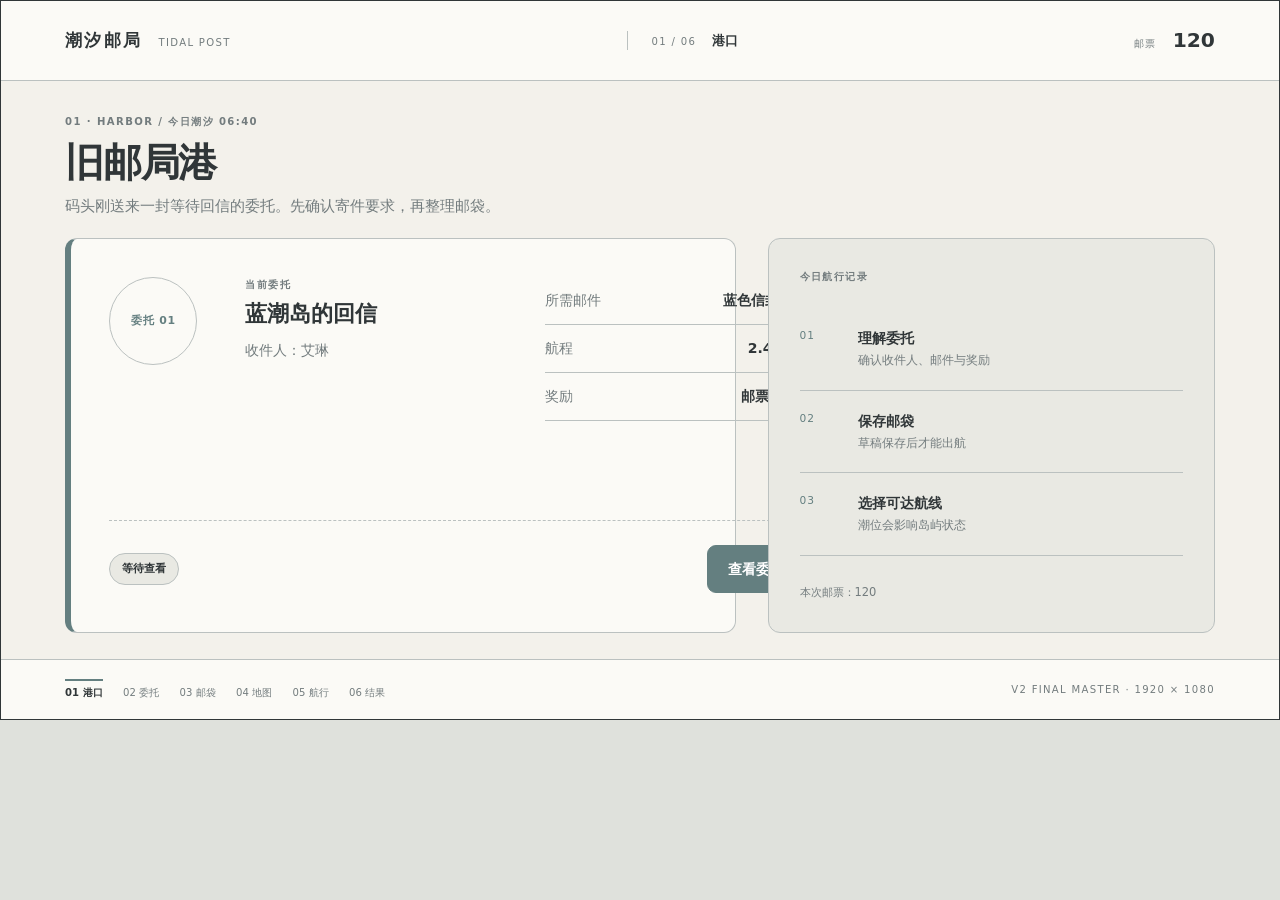
==== index.html @ a728ad29 "Deploy Tidal Post V2 Final Master prototype" ====
<!doctype html>
<html lang="zh-CN">
<head>
  <meta charset="utf-8">
  <meta name="viewport" content="width=device-width, initial-scale=1">
  <meta name="description" content="《潮汐邮局》Week 2 V2 Final Master 可交互低保真原型">
  <title>潮汐邮局｜V2 Final Master</title>
  <link rel="icon" href="data:,">
  <link rel="stylesheet" href="styles.css">
</head>
<body>
  <main class="prototype-frame" aria-label="潮汐邮局可交互低保真原型">
    <header class="topbar">
      <div class="brand-block" aria-label="项目名称">
        <span class="brand-cn">潮汐邮局</span>
        <span class="brand-en">TIDAL POST</span>
      </div>
      <div class="screen-marker" aria-live="polite">
        <span id="screenNumber">01 / 06</span>
        <strong id="screenName">港口</strong>
      </div>
      <div class="account-block">
        <span>邮票</span>
        <strong id="stampBalance">120</strong>
      </div>
    </header>

    <div class="page-stage">
      <section class="screen is-active" data-screen="harbor" aria-labelledby="harborTitle">
        <div class="screen-copy">
          <p class="eyebrow">01 · HARBOR / 今日潮汐 06:40</p>
          <h1 id="harborTitle" tabindex="-1">旧邮局港</h1>
          <p class="lead">码头刚送来一封等待回信的委托。先确认寄件要求，再整理邮袋。</p>
        </div>
        <div class="harbor-layout">
          <article class="mission-ticket" aria-label="当前委托">
            <div class="ticket-index">委托 01</div>
            <div>
              <p class="label">当前委托</p>
              <h2>蓝潮岛的回信</h2>
              <p class="muted">收件人：艾琳</p>
            </div>
            <dl class="mini-data">
              <div><dt>所需邮件</dt><dd>蓝色信封 ×1</dd></div>
              <div><dt>航程</dt><dd>2.4 海里</dd></div>
              <div><dt>奖励</dt><dd>邮票 +40</dd></div>
            </dl>
            <div class="ticket-footer">
              <span class="status-chip" id="harborMissionStatus">等待查看</span>
              <button class="button button-primary" type="button" data-action="open-mission">查看委托</button>
            </div>
          </article>

          <aside class="harbor-note" aria-label="本次投递路径">
            <p class="label">今日航行记录</p>
            <ol class="route-outline">
              <li><span>01</span><div><strong>理解委托</strong><small>确认收件人、邮件与奖励</small></div></li>
              <li><span>02</span><div><strong>保存邮袋</strong><small>草稿保存后才能出航</small></div></li>
              <li><span>03</span><div><strong>选择可达航线</strong><small>潮位会影响岛屿状态</small></div></li>
            </ol>
            <p class="quiet-note" id="harborCompletionNote">本次邮票：120</p>
          </aside>
        </div>
      </section>

      <section class="screen" data-screen="mission" aria-labelledby="missionTitle" hidden>
        <div class="screen-copy split-heading">
          <div>
            <p class="eyebrow">02 · MISSION DETAIL / 委托单 TP-042</p>
            <h1 id="missionTitle" tabindex="-1">蓝潮岛的回信</h1>
          </div>
          <span class="status-chip" id="missionStateChip">尚未接取</span>
        </div>
        <div class="mission-layout">
          <article class="letter-sheet">
            <div class="letter-heading">
              <p class="label">寄件要求</p>
              <span>BLUE TIDE ISLAND</span>
            </div>
            <p class="letter-copy">“请把港口收到的蓝色信封带来。退潮前，北侧码头会留一盏灯。”</p>
            <dl class="detail-list">
              <div><dt>收件人</dt><dd>艾琳</dd></div>
              <div><dt>目的地</dt><dd>蓝潮岛 · 北侧码头</dd></div>
              <div><dt>所需邮件</dt><dd>蓝色信封 ×1</dd></div>
              <div><dt>完成奖励</dt><dd>邮票 +40</dd></div>
            </dl>
          </article>
          <aside class="contract-panel">
            <p class="label">出航条件</p>
            <ul class="condition-list">
              <li><span>01</span><div><strong>接取委托</strong><small>把任务加入本次航行</small></div></li>
              <li><span>02</span><div><strong>保存邮袋</strong><small>蓝色信封 ×1</small></div></li>
              <li><span>03</span><div><strong>选择航线</strong><small>目的地必须当前可达</small></div></li>
            </ul>
            <p class="context-note" id="missionContextNote">接取后进入邮袋，选择并保存所需邮件。</p>
          </aside>
        </div>
        <div class="screen-actions">
          <button class="button button-secondary" type="button" data-action="mission-back">返回港口</button>
          <button class="button button-primary" type="button" data-action="mission-primary">接取并整理邮袋</button>
        </div>
      </section>

      <section class="screen" data-screen="mailbag" aria-labelledby="mailbagTitle" hidden>
        <div class="screen-copy split-heading mailbag-heading">
          <div>
            <p class="eyebrow">03 · MAILBAG / 草稿与保存是不同状态</p>
            <h1 id="mailbagTitle" tabindex="-1">整理本次邮袋</h1>
          </div>
          <div class="state-summary">
            <span>当前状态</span>
            <strong id="mailbagSummary">尚未选择</strong>
          </div>
        </div>
        <div class="mailbag-layout">
          <aside class="category-rail" aria-label="邮袋分类">
            <p class="label">分类</p>
            <button type="button" class="category is-current" data-category="letters">信件 <span>2</span></button>
            <button type="button" class="category" data-category="parcels">包裹 <span>1</span></button>
            <button type="button" class="category" data-category="materials">材料 <span>4</span></button>
            <button type="button" class="category" data-category="keepsakes">纪念品 <span>1</span></button>
          </aside>

          <div class="inventory-panel">
            <div class="inventory-heading">
              <p class="label" id="inventoryCategoryLabel">信件</p>
              <span id="inventoryHelp">选择要装入本次邮袋的邮件</span>
            </div>
            <div class="inventory-list" id="inventoryList">
              <button type="button" class="inventory-item" data-item="blue-envelope" aria-pressed="false">
                <span class="item-code">B-01</span>
                <span><strong>蓝色信封</strong><small>蓝潮岛 · 未投递</small></span>
                <span class="item-quantity">×1</span>
              </button>
              <button type="button" class="inventory-item is-muted" data-item="shell-postcard" aria-pressed="false">
                <span class="item-code">S-08</span>
                <span><strong>贝壳湾明信片</strong><small>已归档 · 不属于当前委托</small></span>
                <span class="item-quantity">×1</span>
              </button>
            </div>
            <p class="selection-memory" id="selectionMemory">当前没有编辑中的选择。</p>
          </div>

          <article class="item-detail" aria-label="邮件详情">
            <p class="label">当前选择</p>
            <div id="emptyItemState">
              <h2>选择一封邮件</h2>
              <p class="muted">选中后会先进入草稿；只有点击“保存邮袋”才满足出航条件。</p>
            </div>
            <div id="selectedItemState" hidden>
              <div class="mail-mark">B-01</div>
              <h2>蓝色信封</h2>
              <dl class="detail-list compact">
                <div><dt>收件人</dt><dd>艾琳</dd></div>
                <div><dt>目的地</dt><dd>蓝潮岛</dd></div>
                <div><dt>任务匹配</dt><dd>是</dd></div>
                <div><dt>保存状态</dt><dd id="saveStateText">草稿，尚未保存</dd></div>
              </dl>
            </div>
            <div class="detail-actions">
              <button class="button button-text" type="button" data-action="view-mission-from-bag">查看委托</button>
              <button class="button button-primary" id="saveMailbagButton" type="button" data-action="save-mailbag" disabled>保存邮袋</button>
            </div>
          </article>
        </div>
        <div class="screen-actions between">
          <p class="action-reason" id="mailbagNextReason">选择并保存“蓝色信封”后可以前往地图。</p>
          <button class="button button-primary" id="goMapButton" type="button" data-action="go-map" disabled>前往群岛地图</button>
        </div>
      </section>

      <section class="screen" data-screen="map" aria-labelledby="mapTitle" hidden>
        <div class="screen-copy split-heading map-heading">
          <div>
            <p class="eyebrow">04 · ARCHIPELAGO MAP / 当前委托始终可见</p>
            <h1 id="mapTitle" tabindex="-1">选择本次航线</h1>
          </div>
          <div class="mission-reminder"><span>当前委托</span><strong>蓝潮岛的回信</strong><small>蓝色信封已保存</small></div>
        </div>
        <div class="map-layout">
          <div class="sea-chart" aria-label="群岛地图">
            <div class="map-grid-lines" aria-hidden="true"></div>
            <span class="current-port">旧邮局港<br><small>当前位置</small></span>
            <button type="button" class="island island-blue" data-island="blue" aria-pressed="false">
              <strong>蓝潮岛</strong><small>可达 · 2.4 海里</small>
            </button>
            <button type="button" class="island island-fog" data-island="fog" aria-pressed="false">
              <strong>雾礁岛</strong><small>潮位状态未知</small>
            </button>
            <button type="button" class="island island-shell" data-island="shell" disabled>
              <strong>贝壳湾</strong><small>非当前任务</small>
            </button>
            <div class="route-line route-blue" id="blueRoute" aria-hidden="true"></div>
            <div class="route-line route-fog" id="fogRoute" aria-hidden="true"></div>
            <div class="compass-copy" aria-hidden="true">N<br>航向 028°</div>
          </div>

          <aside class="route-panel">
            <p class="label">航线判断</p>
            <div id="routeEmptyState">
              <h2>请选择目的岛</h2>
              <p class="muted">地图会同时显示当前位置、当前委托和潮位条件。</p>
            </div>
            <div id="routeBlueState" hidden>
              <span class="status-chip is-ok">航线可达</span>
              <h2>蓝潮岛</h2>
              <dl class="detail-list compact">
                <div><dt>距离</dt><dd>2.4 海里</dd></div>
                <div><dt>预计用时</dt><dd>04:20</dd></div>
                <div><dt>潮位</dt><dd>中潮，允许靠岸</dd></div>
                <div><dt>风险</dt><dd>低</dd></div>
              </dl>
            </div>
            <div id="routeFogState" class="failure-message" hidden role="alert">
              <span class="status-chip is-warning">当前不可达</span>
              <h2>雾礁岛</h2>
              <p>当前潮位过低，暂无法安全靠岸。</p>
              <p class="muted">恢复路径：重新选择本次委托的目的地“蓝潮岛”。</p>
              <button class="button button-secondary full-width" type="button" data-action="recover-blue">重新选择蓝潮岛</button>
            </div>
            <div class="route-actions">
              <button class="button button-text" type="button" data-action="map-back">返回邮袋</button>
              <button class="button button-primary" id="startSailingButton" type="button" data-action="start-sailing" disabled>开始航行</button>
            </div>
            <p class="action-reason" id="routeReason">选择一个当前可达的目的岛。</p>
          </aside>
        </div>
      </section>

      <section class="screen" data-screen="sailing" aria-labelledby="sailingTitle" hidden>
        <div class="hud-stage">
          <div class="hud-topline">
            <div class="hud-box">
              <p class="label">当前委托</p>
              <strong>蓝潮岛的回信</strong>
              <small>蓝色信封 ×1 · 已保存</small>
            </div>
            <div class="hud-box align-right">
              <p class="label">潮况</p>
              <strong>中潮 / 平稳</strong>
              <small>靠岸条件满足</small>
            </div>
          </div>
          <div class="navigation-field">
            <div class="horizon-line" aria-hidden="true"></div>
            <div class="heading-scale" aria-hidden="true"><span>020</span><strong>028</strong><span>036</span></div>
            <div class="vessel-label">邮船<br><small>航向 028°</small></div>
            <div class="destination-label">蓝潮岛<br><small>0.3 海里</small></div>
          </div>
          <div class="hud-bottomline">
            <div>
              <p class="eyebrow">05 · SAILING HUD</p>
              <h1 id="sailingTitle" tabindex="-1">保持航向，准备靠岸</h1>
              <p class="muted">任务、邮件与目的地状态在航行中保持可见。</p>
            </div>
            <button class="button button-primary large" type="button" data-action="arrive">抵达蓝潮岛</button>
          </div>
        </div>
      </section>

      <section class="screen" data-screen="result" aria-labelledby="resultTitle" hidden>
        <div class="result-layout">
          <div class="result-copy">
            <p class="eyebrow">06 · DELIVERY RESULT / TP-042</p>
            <span class="status-chip is-ok">投递成功</span>
            <h1 id="resultTitle" tabindex="-1">回信已交给艾琳</h1>
            <p class="lead">委托已经完成。奖励会在你确认领取后才计入邮票总数。</p>
            <dl class="detail-list result-details">
              <div><dt>投递邮件</dt><dd>蓝色信封 ×1</dd></div>
              <div><dt>到达地点</dt><dd>蓝潮岛 · 北侧码头</dd></div>
              <div><dt>委托状态</dt><dd>已完成</dd></div>
            </dl>
          </div>
          <aside class="reward-receipt">
            <p class="label">待领取奖励</p>
            <div class="reward-value"><span>邮票</span><strong>+40</strong></div>
            <div class="balance-row"><span>当前余额</span><strong id="resultBalance">120</strong></div>
            <div class="balance-row pending" id="pendingBalance"><span>领取后余额</span><strong>160</strong></div>
            <button class="button button-primary full-width" id="claimRewardButton" type="button" data-action="claim-reward">领取奖励</button>
            <p class="action-reason" id="rewardReason">奖励显示中，尚未到账。</p>
          </aside>
        </div>
        <div class="screen-actions result-actions">
          <button class="button button-secondary" id="continueButton" type="button" data-action="continue-task" disabled>继续接取任务</button>
          <button class="button button-primary" id="returnHarborButton" type="button" data-action="return-harbor" disabled>返回港口</button>
        </div>
      </section>
    </div>

    <footer class="bottombar">
      <div class="flow-tracker" aria-label="流程进度">
        <span class="is-current" data-step="harbor">01 港口</span>
        <span data-step="mission">02 委托</span>
        <span data-step="mailbag">03 邮袋</span>
        <span data-step="map">04 地图</span>
        <span data-step="sailing">05 航行</span>
        <span data-step="result">06 结果</span>
      </div>
      <span class="version">V2 FINAL MASTER · 1920 × 1080</span>
    </footer>

    <div class="toast" id="toast" role="status" aria-live="polite" hidden></div>
  </main>
  <script src="app.js"></script>
</body>
</html>
---- styles.css ----
:root {
  --canvas: #f3f1eb;
  --surface: #fbfaf6;
  --surface-secondary: #e9e9e3;
  --ink: #303638;
  --text-secondary: #737c7e;
  --border: #bbc1c0;
  --disabled: #d7dad7;
  --sea: #647f80;
  --warning: #98735f;
  --white: #ffffff;
  --radius-panel: 12px;
  --radius-button: 9px;
  --safe-x: clamp(32px, 5vw, 96px);
  --safe-y: clamp(24px, 3.75vw, 72px);
}

* {
  box-sizing: border-box;
}

html,
body {
  width: 100%;
  min-height: 100%;
}

body {
  margin: 0;
  display: grid;
  place-items: center;
  background: #dfe1dc;
  color: var(--ink);
  font-family: "Noto Sans SC", "Microsoft YaHei", Inter, system-ui, sans-serif;
  font-size: clamp(14px, 0.94vw, 18px);
  line-height: 1.5;
}

button,
input,
select,
textarea {
  font: inherit;
}

button {
  color: inherit;
}

.prototype-frame {
  width: min(1920px, 100vw);
  aspect-ratio: 16 / 9;
  max-height: 100vh;
  display: grid;
  grid-template-rows: clamp(76px, 8.9vh, 96px) minmax(0, 1fr) clamp(52px, 6.7vh, 72px);
  overflow: hidden;
  background: var(--canvas);
  border: 1px solid var(--ink);
  position: relative;
}

.topbar,
.bottombar {
  display: flex;
  align-items: center;
  border-color: var(--border);
  padding-inline: var(--safe-x);
}

.topbar {
  justify-content: space-between;
  border-bottom: 1px solid var(--border);
  background: var(--surface);
}

.brand-block,
.account-block,
.screen-marker {
  display: flex;
  align-items: baseline;
  gap: 16px;
}

.brand-cn {
  font-size: 1.22em;
  font-weight: 760;
  letter-spacing: 0.14em;
}

.brand-en,
.screen-marker span,
.account-block span,
.version {
  color: var(--text-secondary);
  font-size: 0.72em;
  letter-spacing: 0.13em;
}

.screen-marker {
  padding-left: 24px;
  border-left: 1px solid var(--border);
}

.screen-marker strong {
  font-size: 0.92em;
}

.account-block strong {
  font-size: 1.45em;
  font-variant-numeric: tabular-nums;
}

.page-stage {
  min-height: 0;
  position: relative;
}

.screen {
  height: 100%;
  padding: clamp(30px, 3.7vh, 40px) var(--safe-x) clamp(24px, 3vh, 32px);
  display: grid;
  grid-template-rows: auto minmax(0, 1fr) auto;
  gap: clamp(20px, 2.2vh, 24px);
  overflow: hidden;
}

.screen[hidden] {
  display: none;
}

.screen-copy {
  max-width: 860px;
}

.split-heading {
  max-width: none;
  display: flex;
  justify-content: space-between;
  align-items: end;
  gap: 32px;
}

h1,
h2,
p {
  margin-top: 0;
}

h1 {
  margin-bottom: 8px;
  font-size: clamp(34px, 3.05vw, 58px);
  line-height: 1.28;
  font-weight: 720;
  letter-spacing: -0.03em;
}

h1:focus {
  outline: none;
}

h2 {
  margin-bottom: 12px;
  font-size: clamp(22px, 1.45vw, 28px);
  line-height: 1.25;
  font-weight: 680;
}

.eyebrow,
.label {
  margin-bottom: 8px;
  color: var(--text-secondary);
  font-size: 0.72em;
  font-weight: 700;
  letter-spacing: 0.14em;
  text-transform: uppercase;
}

.lead {
  max-width: 760px;
  margin-bottom: 0;
  color: var(--text-secondary);
  font-size: 1.05em;
}

.muted,
small,
.quiet-note,
.action-reason,
.context-note,
.selection-memory {
  color: var(--text-secondary);
}

.harbor-layout,
.mission-layout,
.result-layout {
  min-height: 0;
  display: grid;
  grid-template-columns: minmax(0, 1.2fr) minmax(340px, 0.8fr);
  gap: clamp(24px, 2.5vw, 48px);
}

.mission-ticket,
.harbor-note,
.letter-sheet,
.contract-panel,
.category-rail,
.inventory-panel,
.item-detail,
.route-panel,
.reward-receipt {
  border: 1px solid var(--border);
  border-radius: var(--radius-panel);
  background: var(--surface);
}

.mission-ticket {
  padding: clamp(28px, 3vw, 56px);
  display: grid;
  grid-template-columns: minmax(96px, 0.22fr) minmax(260px, 0.78fr) minmax(260px, 0.78fr);
  grid-template-rows: minmax(0, 1fr) auto;
  align-items: start;
  gap: 24px 40px;
  border-left: 6px solid var(--sea);
}

.ticket-index {
  width: 88px;
  height: 88px;
  display: grid;
  place-items: center;
  border: 1px solid var(--border);
  border-radius: 50%;
  color: var(--sea);
  font-size: 0.78em;
  font-weight: 700;
  letter-spacing: 0.08em;
}

.mini-data,
.detail-list {
  margin: 0;
}

.mini-data div,
.detail-list div {
  display: grid;
  grid-template-columns: minmax(104px, 0.7fr) minmax(120px, 1.3fr);
  gap: 16px;
  padding: 13px 0;
  border-bottom: 1px solid var(--border);
}

.mini-data dt,
.detail-list dt {
  color: var(--text-secondary);
}

.mini-data dd,
.detail-list dd {
  margin: 0;
  font-weight: 650;
  text-align: right;
}

.ticket-footer {
  grid-column: 1 / -1;
  display: flex;
  justify-content: space-between;
  align-items: center;
  padding-top: 24px;
  border-top: 1px dashed var(--border);
}

.harbor-note {
  padding: clamp(24px, 2.4vw, 44px);
  background: var(--surface-secondary);
}

.route-outline,
.condition-list {
  padding: 0;
  margin: 24px 0 0;
  list-style: none;
}

.route-outline li,
.condition-list li {
  display: grid;
  grid-template-columns: 42px 1fr;
  gap: 16px;
  padding: 20px 0;
  border-bottom: 1px solid var(--border);
}

.route-outline li > span,
.condition-list li > span {
  color: var(--sea);
  font-size: 0.76em;
  letter-spacing: 0.08em;
}

.route-outline strong,
.route-outline small,
.condition-list strong,
.condition-list small,
.hud-box strong,
.hud-box small {
  display: block;
}

.route-outline small,
.condition-list small {
  margin-top: 3px;
}

.quiet-note {
  margin: 28px 0 0;
  font-size: 0.82em;
}

.status-chip {
  display: inline-flex;
  align-items: center;
  min-height: 32px;
  padding: 5px 12px;
  border: 1px solid var(--border);
  border-radius: 999px;
  background: var(--surface-secondary);
  color: var(--ink);
  font-size: 0.76em;
  font-weight: 700;
}

.status-chip.is-ok {
  border-color: var(--sea);
  background: #e2e8e5;
  color: #435e5f;
}

.status-chip.is-warning {
  border-color: var(--warning);
  background: #eee5df;
  color: #775646;
}

.button {
  min-height: 48px;
  padding: 11px 20px;
  border: 1px solid var(--ink);
  border-radius: var(--radius-button);
  background: var(--surface);
  cursor: pointer;
  font-weight: 680;
  letter-spacing: 0.01em;
  transition: background-color 120ms ease, color 120ms ease, border-color 120ms ease;
}

.button:hover:not(:disabled) {
  background: var(--surface-secondary);
}

.button:focus-visible,
.category:focus-visible,
.inventory-item:focus-visible,
.island:focus-visible {
  outline: 3px solid var(--sea);
  outline-offset: 3px;
}

.button-primary {
  border-color: var(--sea);
  background: var(--sea);
  color: var(--white);
}

.button-primary:hover:not(:disabled) {
  background: #536f70;
}

.button-secondary {
  border-color: var(--border);
}

.button-text {
  border-color: transparent;
  background: transparent;
  color: var(--sea);
}

.button.large {
  min-width: 220px;
  min-height: 58px;
}

.button.full-width,
.full-width {
  width: 100%;
}

.button:disabled,
.category:disabled,
.inventory-item:disabled,
.island:disabled {
  border-color: var(--disabled);
  background: var(--disabled);
  color: #929998;
  cursor: not-allowed;
}

.letter-sheet,
.contract-panel {
  padding: clamp(28px, 2.6vw, 48px);
}

.letter-sheet {
  position: relative;
}

.letter-sheet::after {
  content: "TP / 042";
  position: absolute;
  right: 40px;
  bottom: 28px;
  color: var(--border);
  font-size: 0.82em;
  letter-spacing: 0.18em;
}

.letter-heading {
  display: flex;
  justify-content: space-between;
  gap: 24px;
  padding-bottom: 20px;
  border-bottom: 1px dashed var(--border);
}

.letter-heading span {
  color: var(--sea);
  font-size: 0.76em;
  letter-spacing: 0.12em;
}

.letter-copy {
  max-width: 760px;
  margin: clamp(28px, 3vh, 40px) 0;
  font-size: clamp(20px, 1.45vw, 28px);
  line-height: 1.75;
}

.contract-panel {
  background: var(--surface-secondary);
}

.context-note {
  margin: 24px 0 0;
  font-size: 0.82em;
}

.screen-actions {
  display: flex;
  justify-content: flex-end;
  align-items: center;
  gap: 12px;
}

.screen-actions.between {
  justify-content: space-between;
}

.mailbag-heading {
  align-items: start;
}

.state-summary {
  min-width: 240px;
  padding: 14px 18px;
  border-left: 3px solid var(--sea);
  background: var(--surface-secondary);
}

.state-summary span,
.state-summary strong {
  display: block;
}

.state-summary span {
  color: var(--text-secondary);
  font-size: 0.72em;
}

.mailbag-layout {
  min-height: 0;
  display: grid;
  grid-template-columns: minmax(190px, 0.55fr) minmax(360px, 1.28fr) minmax(360px, 1fr);
  gap: 24px;
}

.category-rail,
.inventory-panel,
.item-detail {
  min-height: 0;
  padding: 24px;
}

.category-rail {
  display: flex;
  flex-direction: column;
  gap: 8px;
}

.category {
  min-height: 52px;
  display: flex;
  justify-content: space-between;
  align-items: center;
  padding: 10px 14px;
  border: 1px solid transparent;
  border-radius: 8px;
  background: transparent;
  cursor: pointer;
  text-align: left;
}

.category:hover,
.category.is-current {
  border-color: var(--border);
  background: var(--surface-secondary);
}

.category.is-current {
  box-shadow: inset 3px 0 var(--sea);
}

.category span {
  color: var(--text-secondary);
  font-size: 0.78em;
}

.inventory-heading {
  display: flex;
  justify-content: space-between;
  gap: 20px;
  padding-bottom: 16px;
  border-bottom: 1px solid var(--border);
}

.inventory-heading span {
  color: var(--text-secondary);
  font-size: 0.78em;
}

.inventory-list {
  display: grid;
  gap: 12px;
  padding-top: 16px;
}

.inventory-item {
  width: 100%;
  min-height: 84px;
  display: grid;
  grid-template-columns: 58px 1fr 44px;
  align-items: center;
  gap: 16px;
  padding: 14px;
  border: 1px solid var(--border);
  border-radius: 10px;
  background: var(--surface);
  cursor: pointer;
  text-align: left;
}

.inventory-item:hover,
.inventory-item.is-selected {
  border-color: var(--sea);
}

.inventory-item.is-selected {
  background: #edf0ed;
  box-shadow: inset 4px 0 var(--sea);
}

.inventory-item.is-muted {
  color: var(--text-secondary);
}

.inventory-item strong,
.inventory-item small {
  display: block;
}

.item-code,
.mail-mark {
  display: grid;
  place-items: center;
  border: 1px solid var(--border);
  color: var(--sea);
  font-size: 0.76em;
  font-weight: 750;
  letter-spacing: 0.08em;
}

.item-code {
  width: 52px;
  height: 44px;
  border-radius: 6px;
}

.item-quantity {
  font-variant-numeric: tabular-nums;
  text-align: right;
}

.selection-memory {
  margin: 18px 0 0;
  font-size: 0.78em;
}

.item-detail {
  display: flex;
  flex-direction: column;
}

.mail-mark {
  width: 84px;
  height: 60px;
  margin-bottom: 20px;
  border-style: dashed;
  border-radius: 8px;
}

.detail-list.compact div {
  grid-template-columns: 1fr 1.25fr;
  padding: 10px 0;
}

.detail-actions {
  margin-top: auto;
  display: flex;
  justify-content: flex-end;
  gap: 8px;
  padding-top: 20px;
}

.action-reason {
  margin: 0;
  font-size: 0.78em;
}

.map-heading {
  align-items: start;
}

.mission-reminder {
  min-width: 300px;
  display: grid;
  gap: 2px;
  padding: 14px 18px;
  border-left: 3px solid var(--sea);
  background: var(--surface-secondary);
}

.mission-reminder span,
.mission-reminder small {
  color: var(--text-secondary);
  font-size: 0.72em;
}

.map-layout {
  min-height: 0;
  display: grid;
  grid-template-columns: minmax(0, 1.55fr) minmax(350px, 0.65fr);
  gap: 24px;
}

.sea-chart {
  min-height: 0;
  position: relative;
  overflow: hidden;
  border: 1px solid var(--border);
  border-radius: var(--radius-panel);
  background: #e7ebe8;
}

.map-grid-lines {
  position: absolute;
  inset: 0;
  margin: 4.5% 5%;
  border: 1px dashed var(--border);
  opacity: 0.55;
}

.current-port,
.island,
.compass-copy {
  position: absolute;
  z-index: 2;
}

.current-port {
  left: 10%;
  bottom: 16%;
  min-width: 130px;
  padding: 12px 16px;
  border: 2px solid var(--ink);
  border-radius: 9px;
  background: var(--surface);
  font-weight: 700;
  text-align: center;
}

.current-port small,
.island small {
  display: block;
  margin-top: 3px;
  color: var(--text-secondary);
  font-size: 0.68em;
  font-weight: 500;
}

.island {
  min-width: 150px;
  min-height: 78px;
  padding: 12px 18px;
  border: 1px solid var(--border);
  border-radius: 50%;
  background: var(--surface);
  cursor: pointer;
}

.island-blue {
  right: 14%;
  top: 14%;
}

.island-fog {
  left: 43%;
  bottom: 16%;
}

.island-shell {
  left: 27%;
  top: 14%;
}

.island.is-selected {
  border: 3px solid var(--sea);
  background: #f7f7f2;
}

.island.is-failed {
  border: 3px solid var(--warning);
  background: #eee5df;
}

.route-line {
  position: absolute;
  z-index: 1;
  height: 0;
  border-top: 3px dashed var(--sea);
  transform-origin: left center;
  opacity: 0;
}

.route-line.is-visible {
  opacity: 1;
}

.route-blue {
  left: 19%;
  bottom: 23%;
  width: 66%;
  transform: rotate(-31deg);
}

.route-fog {
  left: 19%;
  bottom: 22%;
  width: 34%;
  border-color: var(--warning);
  transform: rotate(5deg);
}

.compass-copy {
  left: 28px;
  top: 24px;
  color: var(--sea);
  font-size: 0.7em;
  letter-spacing: 0.12em;
  text-align: center;
}

.route-panel {
  display: flex;
  flex-direction: column;
  padding: 28px;
}

.failure-message p {
  margin-bottom: 12px;
}

.failure-message .button {
  margin-top: 8px;
}

.route-actions {
  margin-top: auto;
  display: grid;
  grid-template-columns: auto 1fr;
  gap: 8px;
  padding-top: 18px;
}

.route-panel .action-reason {
  margin-top: 10px;
}

.hud-stage {
  grid-row: 1 / -1;
  min-height: 0;
  display: grid;
  grid-template-rows: auto minmax(0, 1fr) auto;
  position: relative;
  overflow: hidden;
  border: 1px solid var(--border);
  border-radius: var(--radius-panel);
  background: #e7ebe8;
}

.hud-topline,
.hud-bottomline {
  position: relative;
  z-index: 3;
  display: flex;
  justify-content: space-between;
  gap: 24px;
  padding: 28px 32px;
}

.hud-box {
  min-width: 300px;
  padding: 16px 18px;
  border: 1px solid var(--border);
  border-radius: 10px;
  background: var(--surface);
}

.hud-box.align-right {
  text-align: right;
}

.navigation-field {
  position: relative;
  min-height: 0;
}

.horizon-line {
  position: absolute;
  left: 0;
  right: 0;
  top: 44%;
  border-top: 2px solid var(--border);
}

.heading-scale {
  position: absolute;
  left: 50%;
  top: 12%;
  width: 260px;
  display: flex;
  justify-content: space-between;
  transform: translateX(-50%);
  color: var(--text-secondary);
  font-size: 0.76em;
  letter-spacing: 0.1em;
}

.heading-scale strong {
  color: var(--ink);
  font-size: 1.35em;
}

.vessel-label,
.destination-label {
  position: absolute;
  min-width: 150px;
  padding: 16px 20px;
  border: 2px solid var(--ink);
  border-radius: 10px;
  background: var(--surface);
  font-weight: 700;
  text-align: center;
}

.vessel-label {
  left: 44%;
  top: 49%;
}

.destination-label {
  right: 12%;
  top: 26%;
  border-color: var(--sea);
}

.vessel-label small,
.destination-label small {
  color: var(--text-secondary);
  font-weight: 500;
}

.hud-bottomline {
  align-items: end;
  border-top: 1px solid var(--border);
  background: var(--surface);
}

.hud-bottomline h1 {
  margin-bottom: 6px;
  font-size: clamp(28px, 2.35vw, 44px);
}

.hud-bottomline p:last-child {
  margin-bottom: 0;
}

.result-layout {
  align-items: stretch;
}

.result-copy {
  padding: clamp(24px, 2vw, 40px) 0;
}

.result-copy .status-chip {
  margin-bottom: 20px;
}

.result-details {
  max-width: 680px;
  margin-top: 32px;
}

.reward-receipt {
  padding: clamp(28px, 3vw, 52px);
  border-top: 6px solid var(--sea);
}

.reward-value {
  display: flex;
  justify-content: space-between;
  align-items: baseline;
  padding: 32px 0 24px;
  border-bottom: 1px dashed var(--border);
}

.reward-value strong {
  color: var(--sea);
  font-size: clamp(38px, 3.8vw, 72px);
  line-height: 1.22;
  font-variant-numeric: tabular-nums;
}

.balance-row {
  display: flex;
  justify-content: space-between;
  padding: 18px 0;
  border-bottom: 1px solid var(--border);
}

.balance-row.pending {
  margin-bottom: 24px;
  color: var(--text-secondary);
}

.balance-row.is-received {
  color: var(--sea);
  font-weight: 700;
}

.reward-receipt .action-reason {
  margin-top: 12px;
  text-align: center;
}

.result-actions {
  padding-top: 4px;
}

.bottombar {
  justify-content: space-between;
  gap: 24px;
  border-top: 1px solid var(--border);
  background: var(--surface);
}

.flow-tracker {
  display: flex;
  align-items: center;
  gap: clamp(14px, 1.6vw, 30px);
  font-size: 0.72em;
  color: var(--text-secondary);
}

.flow-tracker span {
  padding-top: 4px;
  border-top: 2px solid transparent;
}

.flow-tracker span.is-current {
  border-color: var(--sea);
  color: var(--ink);
  font-weight: 700;
}

.flow-tracker span.is-complete {
  color: var(--sea);
}

.toast {
  position: absolute;
  z-index: 20;
  left: 50%;
  bottom: 88px;
  max-width: 520px;
  padding: 12px 18px;
  transform: translateX(-50%);
  border: 1px solid var(--ink);
  border-radius: 8px;
  background: var(--ink);
  color: var(--white);
  font-size: 0.82em;
  text-align: center;
}

@media (max-width: 1200px) {
  .mission-ticket {
    grid-template-columns: 80px 1fr;
  }

  .mission-ticket .mini-data {
    grid-column: 1 / -1;
  }

  .mailbag-layout {
    grid-template-columns: 170px 1fr 0.9fr;
  }

  .flow-tracker {
    gap: 12px;
  }
}

@media (max-width: 900px) {
  body {
    place-items: start center;
  }

  .prototype-frame {
    width: 100vw;
    min-height: 100vh;
    height: auto;
    max-height: none;
    aspect-ratio: auto;
    overflow: visible;
  }

  .topbar,
  .bottombar {
    padding-inline: 24px;
  }

  .screen {
    min-height: calc(100vh - 148px);
    height: auto;
    overflow: visible;
    padding-inline: 24px;
  }

  .harbor-layout,
  .mission-layout,
  .result-layout,
  .map-layout {
    grid-template-columns: 1fr;
  }

  .mailbag-layout {
    grid-template-columns: 1fr;
  }

  .category-rail {
    flex-direction: row;
    overflow-x: auto;
  }

  .category {
    min-width: 140px;
  }

  .sea-chart {
    min-height: 480px;
  }

  .flow-tracker span:nth-child(n+4),
  .brand-en,
  .version {
    display: none;
  }
}

@media (prefers-reduced-motion: reduce) {
  *,
  *::before,
  *::after {
    scroll-behavior: auto !important;
    transition-duration: 0.01ms !important;
  }
}
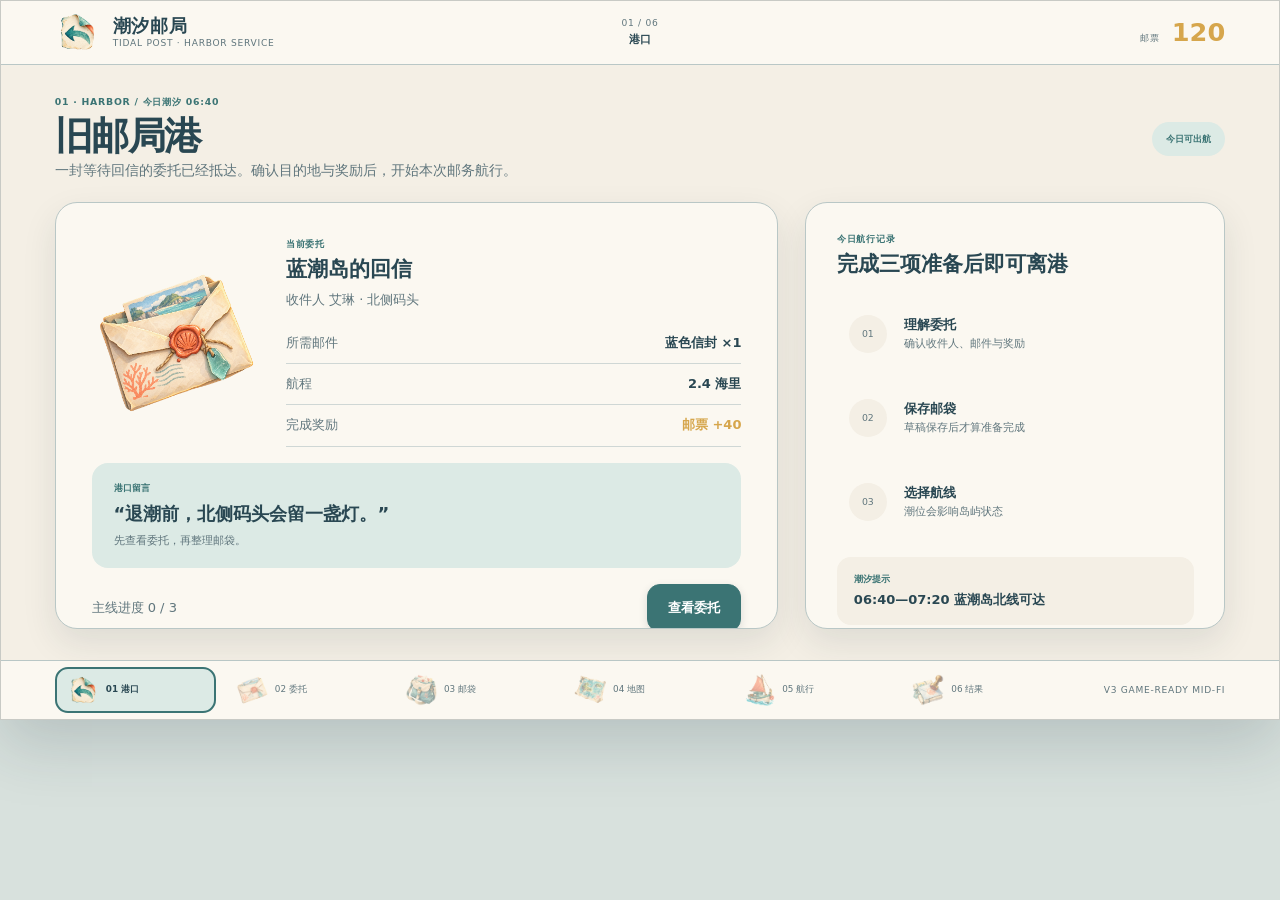
==== commit 81c1aab0: "Upgrade Tidal Post prototype to V3" ====
--- a/index.html
+++ b/index.html
@@ -3,17 +3,24 @@
 <head>
   <meta charset="utf-8">
   <meta name="viewport" content="width=device-width, initial-scale=1">
-  <meta name="description" content="《潮汐邮局》Week 2 V2 Final Master 可交互低保真原型">
-  <title>潮汐邮局｜V2 Final Master</title>
+  <meta name="description" content="《潮汐邮局》Week 2 V3 Game-ready Mid-Fi 可交互原型">
+  <title>潮汐邮局｜V3 Game-ready Mid-Fi</title>
   <link rel="icon" href="data:,">
-  <link rel="stylesheet" href="styles.css">
+  <link rel="stylesheet" href="styles.css?v=3.0.0">
+  <link rel="stylesheet" href="motion.css?v=3.0.0">
+  <script src="https://mcp.figma.com/mcp/html-to-design/capture.js" async></script>
+  <script src="sailing.js?v=3.0.0" defer></script>
+  <script src="app.js?v=3.0.0" defer></script>
 </head>
 <body>
-  <main class="prototype-frame" aria-label="潮汐邮局可交互低保真原型">
+  <main class="prototype-frame" aria-label="潮汐邮局 V3 可交互原型">
     <header class="topbar">
       <div class="brand-block" aria-label="项目名称">
-        <span class="brand-cn">潮汐邮局</span>
-        <span class="brand-en">TIDAL POST</span>
+        <img class="brand-mark" src="assets/icons/01_back.png" alt="">
+        <span>
+          <strong class="brand-cn">潮汐邮局</strong>
+          <small class="brand-en">TIDAL POST · HARBOR SERVICE</small>
+        </span>
       </div>
       <div class="screen-marker" aria-live="polite">
         <span id="screenNumber">01 / 06</span>
@@ -27,280 +34,347 @@
 
     <div class="page-stage">
       <section class="screen is-active" data-screen="harbor" aria-labelledby="harborTitle">
-        <div class="screen-copy">
-          <p class="eyebrow">01 · HARBOR / 今日潮汐 06:40</p>
-          <h1 id="harborTitle" tabindex="-1">旧邮局港</h1>
-          <p class="lead">码头刚送来一封等待回信的委托。先确认寄件要求，再整理邮袋。</p>
-        </div>
+        <div class="screen-heading">
+          <div>
+            <p class="eyebrow">01 · HARBOR / 今日潮汐 06:40</p>
+            <h1 id="harborTitle" tabindex="-1">旧邮局港</h1>
+            <p class="lead">一封等待回信的委托已经抵达。确认目的地与奖励后，开始本次邮务航行。</p>
+          </div>
+          <span class="status-chip is-ok">今日可出航</span>
+        </div>
+
         <div class="harbor-layout">
-          <article class="mission-ticket" aria-label="当前委托">
-            <div class="ticket-index">委托 01</div>
-            <div>
+          <article class="paper-card mission-card">
+            <img class="feature-art" src="assets/icons/02_commission.png" alt="一封盖有邮戳的委托信">
+            <div class="mission-card-copy">
               <p class="label">当前委托</p>
               <h2>蓝潮岛的回信</h2>
-              <p class="muted">收件人：艾琳</p>
-            </div>
-            <dl class="mini-data">
-              <div><dt>所需邮件</dt><dd>蓝色信封 ×1</dd></div>
-              <div><dt>航程</dt><dd>2.4 海里</dd></div>
-              <div><dt>奖励</dt><dd>邮票 +40</dd></div>
-            </dl>
-            <div class="ticket-footer">
-              <span class="status-chip" id="harborMissionStatus">等待查看</span>
+              <p class="muted">收件人 艾琳 · 北侧码头</p>
+              <dl class="fact-list">
+                <div><dt>所需邮件</dt><dd>蓝色信封 ×1</dd></div>
+                <div><dt>航程</dt><dd>2.4 海里</dd></div>
+                <div><dt>完成奖励</dt><dd class="reward-text">邮票 +40</dd></div>
+              </dl>
+            </div>
+            <div class="postal-note">
+              <span>港口留言</span>
+              <strong>“退潮前，北侧码头会留一盏灯。”</strong>
+              <small>先查看委托，再整理邮袋。</small>
+            </div>
+            <div class="card-actions">
+              <span class="muted" id="harborMissionStatus">主线进度 0 / 3</span>
               <button class="button button-primary" type="button" data-action="open-mission">查看委托</button>
             </div>
           </article>
 
-          <aside class="harbor-note" aria-label="本次投递路径">
+          <aside class="paper-card voyage-log">
             <p class="label">今日航行记录</p>
+            <h2>完成三项准备后即可离港</h2>
             <ol class="route-outline">
-              <li><span>01</span><div><strong>理解委托</strong><small>确认收件人、邮件与奖励</small></div></li>
-              <li><span>02</span><div><strong>保存邮袋</strong><small>草稿保存后才能出航</small></div></li>
-              <li><span>03</span><div><strong>选择可达航线</strong><small>潮位会影响岛屿状态</small></div></li>
+              <li data-progress="mission"><span>01</span><div><strong>理解委托</strong><small>确认收件人、邮件与奖励</small></div></li>
+              <li data-progress="mailbag"><span>02</span><div><strong>保存邮袋</strong><small>草稿保存后才算准备完成</small></div></li>
+              <li data-progress="route"><span>03</span><div><strong>选择航线</strong><small>潮位会影响岛屿状态</small></div></li>
             </ol>
-            <p class="quiet-note" id="harborCompletionNote">本次邮票：120</p>
+            <div class="tide-note">
+              <span>潮汐提示</span>
+              <strong>06:40—07:20 蓝潮岛北线可达</strong>
+            </div>
           </aside>
         </div>
       </section>
 
       <section class="screen" data-screen="mission" aria-labelledby="missionTitle" hidden>
-        <div class="screen-copy split-heading">
-          <div>
-            <p class="eyebrow">02 · MISSION DETAIL / 委托单 TP-042</p>
+        <div class="screen-heading">
+          <div>
+            <p class="eyebrow">02 · MISSION / 委托单 TP-042</p>
             <h1 id="missionTitle" tabindex="-1">蓝潮岛的回信</h1>
-          </div>
-          <span class="status-chip" id="missionStateChip">尚未接取</span>
-        </div>
+            <p class="lead">读完委托，再把任务加入本次航行。</p>
+          </div>
+          <span class="status-chip is-warning" id="missionStateChip">尚未接取</span>
+        </div>
+
         <div class="mission-layout">
-          <article class="letter-sheet">
-            <div class="letter-heading">
-              <p class="label">寄件要求</p>
-              <span>BLUE TIDE ISLAND</span>
-            </div>
-            <p class="letter-copy">“请把港口收到的蓝色信封带来。退潮前，北侧码头会留一盏灯。”</p>
-            <dl class="detail-list">
+          <article class="paper-card letter-sheet">
+            <div class="letter-hero">
+              <img src="assets/icons/02_commission.png" alt="">
+              <div>
+                <p class="eyebrow">BLUE TIDE ISLAND · NORTH PIER</p>
+                <h2>寄件要求</h2>
+                <blockquote>“请把港口收到的蓝色信封带来。退潮前，北侧码头会留一盏灯。”</blockquote>
+              </div>
+            </div>
+            <dl class="fact-list letter-facts">
               <div><dt>收件人</dt><dd>艾琳</dd></div>
               <div><dt>目的地</dt><dd>蓝潮岛 · 北侧码头</dd></div>
               <div><dt>所需邮件</dt><dd>蓝色信封 ×1</dd></div>
-              <div><dt>完成奖励</dt><dd>邮票 +40</dd></div>
+              <div><dt>完成奖励</dt><dd class="reward-text">邮票 +40</dd></div>
             </dl>
+            <small class="document-id">TP / 042 · 港口收件章</small>
           </article>
-          <aside class="contract-panel">
+
+          <aside class="paper-card contract-panel">
             <p class="label">出航条件</p>
-            <ul class="condition-list">
-              <li><span>01</span><div><strong>接取委托</strong><small>把任务加入本次航行</small></div></li>
+            <h2>接取后按顺序完成</h2>
+            <ol class="condition-list">
+              <li class="is-complete"><span>01</span><div><strong>接取委托</strong><small>加入本次航行</small></div></li>
               <li><span>02</span><div><strong>保存邮袋</strong><small>蓝色信封 ×1</small></div></li>
-              <li><span>03</span><div><strong>选择航线</strong><small>目的地必须当前可达</small></div></li>
-            </ul>
-            <p class="context-note" id="missionContextNote">接取后进入邮袋，选择并保存所需邮件。</p>
-          </aside>
-        </div>
-        <div class="screen-actions">
-          <button class="button button-secondary" type="button" data-action="mission-back">返回港口</button>
-          <button class="button button-primary" type="button" data-action="mission-primary">接取并整理邮袋</button>
+              <li><span>03</span><div><strong>选择航线</strong><small>目的地必须可达</small></div></li>
+            </ol>
+            <div class="panel-actions">
+              <button class="button button-secondary" type="button" data-action="mission-back">返回港口</button>
+              <button class="button button-primary" type="button" data-action="mission-primary">接取并整理邮袋</button>
+            </div>
+          </aside>
         </div>
       </section>
 
       <section class="screen" data-screen="mailbag" aria-labelledby="mailbagTitle" hidden>
-        <div class="screen-copy split-heading mailbag-heading">
+        <div class="screen-heading">
           <div>
             <p class="eyebrow">03 · MAILBAG / 草稿与保存是不同状态</p>
             <h1 id="mailbagTitle" tabindex="-1">整理本次邮袋</h1>
-          </div>
-          <div class="state-summary">
-            <span>当前状态</span>
-            <strong id="mailbagSummary">尚未选择</strong>
-          </div>
-        </div>
+            <p class="lead">选择蓝色信封并保存；只有“已保存”才满足出航条件。</p>
+          </div>
+          <span class="status-chip is-warning" id="mailbagStatusChip">尚未选择</span>
+        </div>
+
         <div class="mailbag-layout">
-          <aside class="category-rail" aria-label="邮袋分类">
+          <aside class="paper-card category-rail" aria-label="邮袋分类">
             <p class="label">分类</p>
             <button type="button" class="category is-current" data-category="letters">信件 <span>2</span></button>
             <button type="button" class="category" data-category="parcels">包裹 <span>1</span></button>
             <button type="button" class="category" data-category="materials">材料 <span>4</span></button>
             <button type="button" class="category" data-category="keepsakes">纪念品 <span>1</span></button>
-          </aside>
-
-          <div class="inventory-panel">
+            <div class="bag-rule">
+              <span>邮袋规则</span>
+              <strong>选中 ≠ 已保存</strong>
+              <small>离开前记得保存草稿。</small>
+            </div>
+          </aside>
+
+          <div class="paper-card inventory-panel">
             <div class="inventory-heading">
-              <p class="label" id="inventoryCategoryLabel">信件</p>
+              <h2 id="inventoryCategoryLabel">信件</h2>
               <span id="inventoryHelp">选择要装入本次邮袋的邮件</span>
             </div>
             <div class="inventory-list" id="inventoryList">
               <button type="button" class="inventory-item" data-item="blue-envelope" aria-pressed="false">
-                <span class="item-code">B-01</span>
-                <span><strong>蓝色信封</strong><small>蓝潮岛 · 未投递</small></span>
+                <img src="assets/icons/03_mailbag.png" alt="">
+                <span><strong>蓝色信封</strong><small>任务所需 · 未投递</small></span>
                 <span class="item-quantity">×1</span>
               </button>
-              <button type="button" class="inventory-item is-muted" data-item="shell-postcard" aria-pressed="false">
-                <span class="item-code">S-08</span>
-                <span><strong>贝壳湾明信片</strong><small>已归档 · 不属于当前委托</small></span>
+              <button type="button" class="inventory-item" data-item="shell-postcard" aria-pressed="false">
+                <img src="assets/icons/02_commission.png" alt="">
+                <span><strong>海盐账单</strong><small>非本次任务所需</small></span>
                 <span class="item-quantity">×1</span>
               </button>
             </div>
-            <p class="selection-memory" id="selectionMemory">当前没有编辑中的选择。</p>
-          </div>
-
-          <article class="item-detail" aria-label="邮件详情">
-            <p class="label">当前选择</p>
-            <div id="emptyItemState">
-              <h2>选择一封邮件</h2>
-              <p class="muted">选中后会先进入草稿；只有点击“保存邮袋”才满足出航条件。</p>
-            </div>
-            <div id="selectedItemState" hidden>
-              <div class="mail-mark">B-01</div>
-              <h2>蓝色信封</h2>
-              <dl class="detail-list compact">
-                <div><dt>收件人</dt><dd>艾琳</dd></div>
-                <div><dt>目的地</dt><dd>蓝潮岛</dd></div>
-                <div><dt>任务匹配</dt><dd>是</dd></div>
-                <div><dt>保存状态</dt><dd id="saveStateText">草稿，尚未保存</dd></div>
-              </dl>
-            </div>
-            <div class="detail-actions">
-              <button class="button button-text" type="button" data-action="view-mission-from-bag">查看委托</button>
+            <div class="selection-feedback" id="selectionFeedback">
+              <strong>先选择一件邮件</strong>
+              <span>当前没有编辑中的选择。</span>
+            </div>
+          </div>
+
+          <article class="paper-card bag-summary">
+            <img class="summary-art" src="assets/icons/03_mailbag.png" alt="邮袋">
+            <h2>本次邮袋</h2>
+            <p class="label" id="bagMatchLabel">任务所需 0 / 1</p>
+            <div class="bag-item-preview" id="bagItemPreview">
+              <span class="muted">等待选择邮件</span>
+            </div>
+            <dl class="fact-list compact">
+              <div><dt>重量</dt><dd id="bagWeight">0.0 kg</dd></div>
+              <div><dt>状态</dt><dd id="saveStateText" class="warning-text">待选择</dd></div>
+            </dl>
+            <div class="panel-actions">
+              <button class="button button-secondary" type="button" data-action="view-mission-from-bag">返回委托</button>
               <button class="button button-primary" id="saveMailbagButton" type="button" data-action="save-mailbag" disabled>保存邮袋</button>
             </div>
+            <button class="button button-primary full-width" id="goMapButton" type="button" data-action="go-map" disabled>前往群岛地图</button>
+            <p class="action-reason" id="mailbagNextReason">选择并保存“蓝色信封”后可以前往地图。</p>
           </article>
         </div>
-        <div class="screen-actions between">
-          <p class="action-reason" id="mailbagNextReason">选择并保存“蓝色信封”后可以前往地图。</p>
-          <button class="button button-primary" id="goMapButton" type="button" data-action="go-map" disabled>前往群岛地图</button>
-        </div>
       </section>
 
       <section class="screen" data-screen="map" aria-labelledby="mapTitle" hidden>
-        <div class="screen-copy split-heading map-heading">
-          <div>
-            <p class="eyebrow">04 · ARCHIPELAGO MAP / 当前委托始终可见</p>
-            <h1 id="mapTitle" tabindex="-1">选择本次航线</h1>
-          </div>
-          <div class="mission-reminder"><span>当前委托</span><strong>蓝潮岛的回信</strong><small>蓝色信封已保存</small></div>
-        </div>
+        <div class="screen-heading">
+          <div>
+            <p class="eyebrow">04 · MAP / 潮位窗口 06:40—07:20</p>
+            <h1 id="mapTitle" tabindex="-1">选择可达航线</h1>
+            <p class="lead">蓝潮岛北线当前开放；雾礁航线因低潮封锁。</p>
+          </div>
+          <span class="status-chip is-ok" id="mapStatusChip">目的地可达</span>
+        </div>
+
         <div class="map-layout">
-          <div class="sea-chart" aria-label="群岛地图">
-            <div class="map-grid-lines" aria-hidden="true"></div>
-            <span class="current-port">旧邮局港<br><small>当前位置</small></span>
-            <button type="button" class="island island-blue" data-island="blue" aria-pressed="false">
-              <strong>蓝潮岛</strong><small>可达 · 2.4 海里</small>
-            </button>
-            <button type="button" class="island island-fog" data-island="fog" aria-pressed="false">
-              <strong>雾礁岛</strong><small>潮位状态未知</small>
-            </button>
-            <button type="button" class="island island-shell" data-island="shell" disabled>
-              <strong>贝壳湾</strong><small>非当前任务</small>
-            </button>
+          <div class="paper-card sea-chart" aria-label="群岛地图">
+            <div class="map-title">
+              <h2>旧邮局港 → 蓝潮岛</h2>
+              <span>北线 · 2.4 海里 · 顺风</span>
+            </div>
+            <img class="map-art" src="assets/icons/04_map.png" alt="">
             <div class="route-line route-blue" id="blueRoute" aria-hidden="true"></div>
             <div class="route-line route-fog" id="fogRoute" aria-hidden="true"></div>
-            <div class="compass-copy" aria-hidden="true">N<br>航向 028°</div>
-          </div>
-
-          <aside class="route-panel">
+            <button type="button" class="map-node port-node" data-island="port" disabled>
+              <img src="assets/icons/01_back.png" alt=""><span><strong>旧邮局港</strong><small>当前位置</small></span>
+            </button>
+            <button type="button" class="map-node blue-node" data-island="blue" aria-pressed="false">
+              <img src="assets/icons/04_map.png" alt=""><span><strong>蓝潮岛</strong><small>可达 · 2.4 海里</small></span>
+            </button>
+            <button type="button" class="map-node fog-node" data-island="fog" aria-pressed="false">
+              <img src="assets/icons/04_map.png" alt=""><span><strong>雾礁</strong><small>潮位封锁</small></span>
+            </button>
+            <div class="tide-scale"><span>06:40 低潮回升</span><strong>北线窗口 40 分钟</strong><span>07:20 转潮</span></div>
+          </div>
+
+          <aside class="paper-card route-panel">
+            <img class="route-art" src="assets/icons/04_map.png" alt="">
             <p class="label">航线判断</p>
             <div id="routeEmptyState">
               <h2>请选择目的岛</h2>
-              <p class="muted">地图会同时显示当前位置、当前委托和潮位条件。</p>
+              <p class="muted">地图会同时显示当前位置、委托与潮位条件。</p>
             </div>
             <div id="routeBlueState" hidden>
               <span class="status-chip is-ok">航线可达</span>
-              <h2>蓝潮岛</h2>
-              <dl class="detail-list compact">
+              <h2>蓝潮岛 · 北侧码头</h2>
+              <dl class="fact-list compact">
                 <div><dt>距离</dt><dd>2.4 海里</dd></div>
-                <div><dt>预计用时</dt><dd>04:20</dd></div>
-                <div><dt>潮位</dt><dd>中潮，允许靠岸</dd></div>
-                <div><dt>风险</dt><dd>低</dd></div>
+                <div><dt>预计用时</dt><dd>约 28 秒</dd></div>
+                <div><dt>潮况</dt><dd class="sea-text">可达</dd></div>
               </dl>
             </div>
             <div id="routeFogState" class="failure-message" hidden role="alert">
               <span class="status-chip is-warning">当前不可达</span>
-              <h2>雾礁岛</h2>
-              <p>当前潮位过低，暂无法安全靠岸。</p>
+              <h2>雾礁航线失败</h2>
+              <p>低潮导致暗礁暴露，当前无法安全靠岸。</p>
               <p class="muted">恢复路径：重新选择本次委托的目的地“蓝潮岛”。</p>
               <button class="button button-secondary full-width" type="button" data-action="recover-blue">重新选择蓝潮岛</button>
             </div>
-            <div class="route-actions">
-              <button class="button button-text" type="button" data-action="map-back">返回邮袋</button>
-              <button class="button button-primary" id="startSailingButton" type="button" data-action="start-sailing" disabled>开始航行</button>
+            <div class="panel-actions">
+              <button class="button button-secondary" type="button" data-action="map-back">返回邮袋</button>
+              <button class="button button-primary" id="startSailingButton" type="button" data-action="start-sailing" disabled>确认航线</button>
             </div>
             <p class="action-reason" id="routeReason">选择一个当前可达的目的岛。</p>
           </aside>
         </div>
       </section>
 
-      <section class="screen" data-screen="sailing" aria-labelledby="sailingTitle" hidden>
-        <div class="hud-stage">
-          <div class="hud-topline">
-            <div class="hud-box">
-              <p class="label">当前委托</p>
-              <strong>蓝潮岛的回信</strong>
-              <small>蓝色信封 ×1 · 已保存</small>
-            </div>
-            <div class="hud-box align-right">
-              <p class="label">潮况</p>
-              <strong>中潮 / 平稳</strong>
-              <small>靠岸条件满足</small>
-            </div>
-          </div>
-          <div class="navigation-field">
-            <div class="horizon-line" aria-hidden="true"></div>
-            <div class="heading-scale" aria-hidden="true"><span>020</span><strong>028</strong><span>036</span></div>
-            <div class="vessel-label">邮船<br><small>航向 028°</small></div>
-            <div class="destination-label">蓝潮岛<br><small>0.3 海里</small></div>
-          </div>
-          <div class="hud-bottomline">
-            <div>
-              <p class="eyebrow">05 · SAILING HUD</p>
-              <h1 id="sailingTitle" tabindex="-1">保持航向，准备靠岸</h1>
-              <p class="muted">任务、邮件与目的地状态在航行中保持可见。</p>
-            </div>
-            <button class="button button-primary large" type="button" data-action="arrive">抵达蓝潮岛</button>
+      <section class="screen sailing-screen" data-screen="sailing" aria-labelledby="sailingTitle" hidden>
+        <div class="sailing-stage">
+          <canvas id="sailingCanvas" width="960" height="540" aria-label="可操控邮船航行区域"></canvas>
+          <div class="sailing-title">
+            <p class="eyebrow">05 · SAILING HUD</p>
+            <h1 id="sailingTitle" tabindex="-1">驶向蓝潮岛</h1>
+            <p>目标：北侧码头 · 距离 <span id="distanceReadout">2.4</span> 海里</p>
+          </div>
+          <div class="mission-hud">
+            <span>本次投递</span><strong>蓝色信封 ×1 → 艾琳</strong><small>奖励 邮票 +40</small>
+          </div>
+          <div class="hud-readouts">
+            <div><span>航速</span><strong id="speedReadout">0.0 kn</strong></div>
+            <div><span>船首向</span><strong id="headingReadout">341° NNW</strong></div>
+            <div id="dangerReadout"><span>航线状态</span><strong>保持航向</strong></div>
+          </div>
+          <div class="voyage-progress" aria-label="航程进度"><span id="voyageProgressBar"></span></div>
+          <p class="voyage-status" id="voyageStatus">W 加速，A/D 调整舵向；进入灯塔圈后按 E 投递。</p>
+          <div class="control-panel" aria-label="航行控制">
+            <button type="button" data-sail-control="throttle-up">W<small>加速</small></button>
+            <button type="button" data-sail-control="left">A<small>左舵</small></button>
+            <button type="button" data-sail-control="throttle-down">S<small>减速</small></button>
+            <button type="button" data-sail-control="right">D<small>右舵</small></button>
+            <button type="button" data-sail-control="deliver" id="deliverButton">E<small>投递</small></button>
+            <button type="button" data-sail-control="map">M<small>地图</small></button>
+            <button type="button" data-sail-control="pause">Esc<small>暂停</small></button>
           </div>
         </div>
       </section>
 
       <section class="screen" data-screen="result" aria-labelledby="resultTitle" hidden>
+        <div class="screen-heading">
+          <div>
+            <p class="eyebrow">06 · RESULT / 蓝潮岛北侧码头</p>
+            <h1 id="resultTitle" tabindex="-1">投递完成</h1>
+            <p class="lead">信件已安全送达；奖励仍需手动领取。</p>
+          </div>
+          <span class="status-chip is-reward" id="resultStatusChip">奖励待领取</span>
+        </div>
+
         <div class="result-layout">
-          <div class="result-copy">
-            <p class="eyebrow">06 · DELIVERY RESULT / TP-042</p>
-            <span class="status-chip is-ok">投递成功</span>
-            <h1 id="resultTitle" tabindex="-1">回信已交给艾琳</h1>
-            <p class="lead">委托已经完成。奖励会在你确认领取后才计入邮票总数。</p>
-            <dl class="detail-list result-details">
-              <div><dt>投递邮件</dt><dd>蓝色信封 ×1</dd></div>
-              <div><dt>到达地点</dt><dd>蓝潮岛 · 北侧码头</dd></div>
-              <div><dt>委托状态</dt><dd>已完成</dd></div>
+          <article class="paper-card result-summary">
+            <div class="result-hero">
+              <img src="assets/icons/06_deliver.png" alt="盖有潮汐邮戳的投递邮件">
+              <div>
+                <p class="eyebrow">DELIVERED · 06:58</p>
+                <h2>艾琳已收到回信</h2>
+                <p class="muted">灯塔亮起，蓝潮岛北侧码头恢复平静。</p>
+                <span class="status-chip is-ok">投递成功</span>
+              </div>
+            </div>
+            <dl class="fact-list result-ledger">
+              <div><dt>委托</dt><dd>蓝潮岛的回信</dd></div>
+              <div><dt>邮件</dt><dd>蓝色信封 ×1</dd></div>
+              <div><dt>航程</dt><dd>2.4 海里</dd></div>
+              <div><dt>状态</dt><dd class="sea-text">已完成</dd></div>
             </dl>
-          </div>
-          <aside class="reward-receipt">
-            <p class="label">待领取奖励</p>
-            <div class="reward-value"><span>邮票</span><strong>+40</strong></div>
-            <div class="balance-row"><span>当前余额</span><strong id="resultBalance">120</strong></div>
-            <div class="balance-row pending" id="pendingBalance"><span>领取后余额</span><strong>160</strong></div>
+            <p class="result-note"><strong>邮务记录已写入航海日志</strong><br><span class="muted">领取奖励后可返回港口继续接取任务。</span></p>
+          </article>
+
+          <aside class="paper-card reward-panel">
+            <img src="assets/icons/06_deliver.png" alt="">
+            <h2>待领取奖励</h2>
+            <div class="reward-block">
+              <span>投递完成</span><strong>+40 邮票</strong><small>领取后余额 160</small>
+            </div>
+            <dl class="fact-list compact">
+              <div><dt>当前余额</dt><dd id="resultBalance">120</dd></div>
+              <div><dt>领取后余额</dt><dd id="pendingBalance" class="reward-text">160</dd></div>
+            </dl>
             <button class="button button-primary full-width" id="claimRewardButton" type="button" data-action="claim-reward">领取奖励</button>
             <p class="action-reason" id="rewardReason">奖励显示中，尚未到账。</p>
-          </aside>
-        </div>
-        <div class="screen-actions result-actions">
-          <button class="button button-secondary" id="continueButton" type="button" data-action="continue-task" disabled>继续接取任务</button>
-          <button class="button button-primary" id="returnHarborButton" type="button" data-action="return-harbor" disabled>返回港口</button>
+            <div class="panel-actions">
+              <button class="button button-secondary" id="continueButton" type="button" data-action="continue-task" disabled>继续接取任务</button>
+              <button class="button button-secondary" id="returnHarborButton" type="button" data-action="return-harbor" disabled>返回港口</button>
+            </div>
+          </aside>
         </div>
       </section>
     </div>
 
     <footer class="bottombar">
       <div class="flow-tracker" aria-label="流程进度">
-        <span class="is-current" data-step="harbor">01 港口</span>
-        <span data-step="mission">02 委托</span>
-        <span data-step="mailbag">03 邮袋</span>
-        <span data-step="map">04 地图</span>
-        <span data-step="sailing">05 航行</span>
-        <span data-step="result">06 结果</span>
-      </div>
-      <span class="version">V2 FINAL MASTER · 1920 × 1080</span>
+        <span class="is-current" data-step="harbor"><img src="assets/icons/01_back.png" alt="">01 港口</span>
+        <span data-step="mission"><img src="assets/icons/02_commission.png" alt="">02 委托</span>
+        <span data-step="mailbag"><img src="assets/icons/03_mailbag.png" alt="">03 邮袋</span>
+        <span data-step="map"><img src="assets/icons/04_map.png" alt="">04 地图</span>
+        <span data-step="sailing"><img src="assets/icons/05_sail_selected.png" alt="">05 航行</span>
+        <span data-step="result"><img src="assets/icons/06_deliver.png" alt="">06 结果</span>
+      </div>
+      <span class="version">V3 GAME-READY MID-FI</span>
     </footer>
 
     <div class="toast" id="toast" role="status" aria-live="polite" hidden></div>
+    <div class="screen-flash" id="screenFlash" aria-hidden="true"></div>
+
+    <div class="sailing-overlay" id="sailingMapOverlay" hidden>
+      <div class="overlay-card">
+        <img src="assets/icons/04_map.png" alt="">
+        <div><p class="label">航行地图</p><h2>北线航程</h2><p>邮船 → 蓝潮岛北侧码头</p><small>按 M 或点击关闭</small></div>
+        <button class="button button-secondary" type="button" data-sail-control="map">关闭地图</button>
+      </div>
+    </div>
+
+    <div class="sailing-overlay" id="pauseOverlay" hidden>
+      <div class="overlay-card">
+        <img src="assets/icons/05_sail_selected.png" alt="">
+        <div><p class="label">航行暂停</p><h2>海面暂时静止</h2><p>按 Esc 或点击继续航行。</p></div>
+        <button class="button button-primary" type="button" data-sail-control="pause">继续航行</button>
+      </div>
+    </div>
+
+    <aside class="debug-panel" id="debugPanel" hidden>
+      <strong>V3 Runtime</strong>
+      <span id="debugState"></span>
+    </aside>
   </main>
-  <script src="app.js"></script>
 </body>
 </html>
--- a/styles.css
+++ b/styles.css
@@ -1,23 +1,26 @@
 :root {
-  --canvas: #f3f1eb;
-  --surface: #fbfaf6;
-  --surface-secondary: #e9e9e3;
-  --ink: #303638;
-  --text-secondary: #737c7e;
-  --border: #bbc1c0;
-  --disabled: #d7dad7;
-  --sea: #647f80;
-  --warning: #98735f;
-  --white: #ffffff;
-  --radius-panel: 12px;
-  --radius-button: 9px;
-  --safe-x: clamp(32px, 5vw, 96px);
-  --safe-y: clamp(24px, 3.75vw, 72px);
-}
-
-* {
-  box-sizing: border-box;
-}
+  --paper: #f4efe5;
+  --paper-light: #fbf8f1;
+  --ink: #294752;
+  --ink-soft: #60767d;
+  --sea: #3b7474;
+  --sea-dark: #2f6262;
+  --sea-mist: #dceae5;
+  --coral: #d97a66;
+  --gold: #d6a64c;
+  --line: #b9c7c6;
+  --disabled: #95a4a8;
+  --night: #1c343f;
+  --white: #fff;
+  --shadow: 0 14px 34px rgb(28 52 63 / 10%);
+  --shadow-pressed: 0 3px 8px rgb(28 52 63 / 14%);
+  --r-sm: 10px;
+  --r-md: 16px;
+  --r-lg: 22px;
+  --safe-x: clamp(34px, 4.2vw, 80px);
+}
+
+* { box-sizing: border-box; }
 
 html,
 body {
@@ -29,84 +32,108 @@
   margin: 0;
   display: grid;
   place-items: center;
-  background: #dfe1dc;
+  overflow: hidden;
+  background:
+    radial-gradient(circle at 20% 0%, rgb(220 234 229 / 60%), transparent 34%),
+    #d8e1dd;
   color: var(--ink);
-  font-family: "Noto Sans SC", "Microsoft YaHei", Inter, system-ui, sans-serif;
-  font-size: clamp(14px, 0.94vw, 18px);
-  line-height: 1.5;
+  font-family: "Microsoft YaHei", "Noto Sans SC", "PingFang SC", system-ui, sans-serif;
+  font-size: clamp(13px, .84vw, 16px);
+  line-height: 1.55;
 }
 
 button,
-input,
-select,
-textarea {
-  font: inherit;
-}
-
-button {
-  color: inherit;
-}
+input { font: inherit; }
+
+button { color: inherit; }
+
+img {
+  max-width: 100%;
+  display: block;
+}
+
+[hidden] { display: none !important; }
 
 .prototype-frame {
   width: min(1920px, 100vw);
+  max-height: 100vh;
   aspect-ratio: 16 / 9;
-  max-height: 100vh;
-  display: grid;
-  grid-template-rows: clamp(76px, 8.9vh, 96px) minmax(0, 1fr) clamp(52px, 6.7vh, 72px);
+  display: grid;
+  grid-template-rows: 8.9% minmax(0, 82.95%) 8.15%;
+  position: relative;
   overflow: hidden;
-  background: var(--canvas);
-  border: 1px solid var(--ink);
-  position: relative;
+  border: 1px solid rgb(41 71 82 / 22%);
+  background: var(--paper);
+  box-shadow: 0 24px 60px rgb(28 52 63 / 18%);
 }
 
 .topbar,
 .bottombar {
   display: flex;
   align-items: center;
-  border-color: var(--border);
   padding-inline: var(--safe-x);
+  background: var(--paper-light);
 }
 
 .topbar {
+  z-index: 10;
   justify-content: space-between;
-  border-bottom: 1px solid var(--border);
-  background: var(--surface);
-}
-
-.brand-block,
-.account-block,
-.screen-marker {
-  display: flex;
-  align-items: baseline;
-  gap: 16px;
+  border-bottom: 1px solid var(--line);
+}
+
+.brand-block {
+  width: 34%;
+  display: flex;
+  align-items: center;
+  gap: 14px;
+}
+
+.brand-block > span,
+.brand-cn,
+.brand-en { display: block; }
+
+.brand-mark {
+  width: clamp(44px, 3vw, 58px);
+  aspect-ratio: 1;
+  object-fit: contain;
 }
 
 .brand-cn {
-  font-size: 1.22em;
-  font-weight: 760;
-  letter-spacing: 0.14em;
+  font-size: clamp(18px, 1.25vw, 24px);
+  line-height: 1.2;
+  font-weight: 800;
+  letter-spacing: .04em;
 }
 
 .brand-en,
 .screen-marker span,
 .account-block span,
 .version {
-  color: var(--text-secondary);
-  font-size: 0.72em;
-  letter-spacing: 0.13em;
+  color: var(--ink-soft);
+  font-size: .7em;
+  letter-spacing: .08em;
 }
 
 .screen-marker {
-  padding-left: 24px;
-  border-left: 1px solid var(--border);
-}
-
-.screen-marker strong {
-  font-size: 0.92em;
+  display: grid;
+  gap: 2px;
+  text-align: center;
+}
+
+.screen-marker strong { font-size: .82em; }
+
+.account-block {
+  width: 34%;
+  display: flex;
+  justify-content: flex-end;
+  align-items: baseline;
+  gap: 12px;
 }
 
 .account-block strong {
-  font-size: 1.45em;
+  color: var(--gold);
+  font-size: clamp(24px, 2vw, 38px);
+  line-height: 1;
   font-variant-numeric: tabular-nums;
 }
 
@@ -117,78 +144,76 @@
 
 .screen {
   height: 100%;
-  padding: clamp(30px, 3.7vh, 40px) var(--safe-x) clamp(24px, 3vh, 32px);
-  display: grid;
-  grid-template-rows: auto minmax(0, 1fr) auto;
-  gap: clamp(20px, 2.2vh, 24px);
+  display: grid;
+  grid-template-rows: auto minmax(0, 1fr);
+  gap: clamp(18px, 2.2vh, 24px);
   overflow: hidden;
-}
-
-.screen[hidden] {
-  display: none;
-}
-
-.screen-copy {
-  max-width: 860px;
-}
-
-.split-heading {
-  max-width: none;
+  padding: clamp(24px, 3.5vh, 38px) var(--safe-x) clamp(22px, 3.5vh, 38px);
+}
+
+.screen-heading {
   display: flex;
   justify-content: space-between;
-  align-items: end;
-  gap: 32px;
-}
+  align-items: center;
+  gap: 28px;
+}
+
+.screen-heading > div { max-width: 74%; }
 
 h1,
 h2,
-p {
-  margin-top: 0;
-}
+p,
+blockquote { margin-top: 0; }
 
 h1 {
+  margin-bottom: 2px;
+  font-size: clamp(34px, 3vw, 54px);
+  line-height: 1.16;
+  letter-spacing: -.04em;
+  font-weight: 800;
+}
+
+h1:focus { outline: none; }
+
+h2 {
   margin-bottom: 8px;
-  font-size: clamp(34px, 3.05vw, 58px);
-  line-height: 1.28;
-  font-weight: 720;
-  letter-spacing: -0.03em;
-}
-
-h1:focus {
-  outline: none;
-}
-
-h2 {
-  margin-bottom: 12px;
-  font-size: clamp(22px, 1.45vw, 28px);
+  font-size: clamp(21px, 1.55vw, 30px);
   line-height: 1.25;
-  font-weight: 680;
 }
 
 .eyebrow,
 .label {
-  margin-bottom: 8px;
-  color: var(--text-secondary);
-  font-size: 0.72em;
-  font-weight: 700;
-  letter-spacing: 0.14em;
+  margin-bottom: 6px;
+  color: var(--sea);
+  font-size: .72em;
+  line-height: 1.2;
+  font-weight: 800;
+  letter-spacing: .08em;
   text-transform: uppercase;
 }
 
-.lead {
-  max-width: 760px;
-  margin-bottom: 0;
-  color: var(--text-secondary);
-  font-size: 1.05em;
-}
-
+.lead,
 .muted,
 small,
-.quiet-note,
-.action-reason,
-.context-note,
-.selection-memory {
-  color: var(--text-secondary);
+.action-reason { color: var(--ink-soft); }
+
+.lead {
+  margin-bottom: 0;
+  font-size: clamp(14px, 1vw, 18px);
+}
+
+.reward-text { color: var(--gold); }
+.warning-text { color: var(--coral); }
+.sea-text { color: var(--sea); }
+
+.paper-card {
+  min-width: 0;
+  min-height: 0;
+  overflow: hidden;
+  border: 1px solid var(--line);
+  border-radius: var(--r-lg);
+  background: var(--paper-light);
+  box-shadow: var(--shadow);
 }
 
 .harbor-layout,
@@ -196,176 +221,170 @@
 .result-layout {
   min-height: 0;
   display: grid;
-  grid-template-columns: minmax(0, 1.2fr) minmax(340px, 0.8fr);
-  gap: clamp(24px, 2.5vw, 48px);
-}
-
-.mission-ticket,
-.harbor-note,
-.letter-sheet,
+  grid-template-columns: minmax(0, 1.55fr) minmax(340px, .9fr);
+  gap: clamp(20px, 2.1vw, 32px);
+}
+
+.mission-card {
+  display: grid;
+  grid-template-columns: clamp(150px, 13vw, 240px) 1fr;
+  grid-template-rows: 1fr auto auto;
+  gap: 16px 28px;
+  padding: clamp(28px, 2.8vw, 48px);
+}
+
+.feature-art {
+  width: 100%;
+  max-height: 240px;
+  align-self: center;
+  object-fit: contain;
+}
+
+.mission-card-copy { align-self: center; }
+
+.postal-note {
+  grid-column: 1 / -1;
+  display: grid;
+  gap: 5px;
+  padding: 18px 22px;
+  border-radius: var(--r-md);
+  background: var(--sea-mist);
+}
+
+.postal-note span,
+.tide-note span,
+.bag-rule span,
+.mission-hud span,
+.mission-hud small {
+  color: var(--sea);
+  font-size: .72em;
+  font-weight: 800;
+}
+
+.postal-note strong { font-size: clamp(18px, 1.35vw, 26px); }
+
+.card-actions,
+.panel-actions {
+  display: flex;
+  justify-content: space-between;
+  align-items: center;
+  gap: 10px;
+}
+
+.card-actions { grid-column: 1 / -1; }
+
+.voyage-log,
 .contract-panel,
-.category-rail,
-.inventory-panel,
-.item-detail,
+.bag-summary,
 .route-panel,
-.reward-receipt {
-  border: 1px solid var(--border);
-  border-radius: var(--radius-panel);
-  background: var(--surface);
-}
-
-.mission-ticket {
-  padding: clamp(28px, 3vw, 56px);
-  display: grid;
-  grid-template-columns: minmax(96px, 0.22fr) minmax(260px, 0.78fr) minmax(260px, 0.78fr);
-  grid-template-rows: minmax(0, 1fr) auto;
-  align-items: start;
-  gap: 24px 40px;
-  border-left: 6px solid var(--sea);
-}
-
-.ticket-index {
-  width: 88px;
-  height: 88px;
-  display: grid;
-  place-items: center;
-  border: 1px solid var(--border);
-  border-radius: 50%;
-  color: var(--sea);
-  font-size: 0.78em;
-  font-weight: 700;
-  letter-spacing: 0.08em;
-}
-
-.mini-data,
-.detail-list {
-  margin: 0;
-}
-
-.mini-data div,
-.detail-list div {
-  display: grid;
-  grid-template-columns: minmax(104px, 0.7fr) minmax(120px, 1.3fr);
-  gap: 16px;
-  padding: 13px 0;
-  border-bottom: 1px solid var(--border);
-}
-
-.mini-data dt,
-.detail-list dt {
-  color: var(--text-secondary);
-}
-
-.mini-data dd,
-.detail-list dd {
-  margin: 0;
-  font-weight: 650;
-  text-align: right;
-}
-
-.ticket-footer {
-  grid-column: 1 / -1;
-  display: flex;
-  justify-content: space-between;
-  align-items: center;
-  padding-top: 24px;
-  border-top: 1px dashed var(--border);
-}
-
-.harbor-note {
-  padding: clamp(24px, 2.4vw, 44px);
-  background: var(--surface-secondary);
+.reward-panel {
+  display: flex;
+  flex-direction: column;
+  padding: clamp(24px, 2.4vw, 38px);
 }
 
 .route-outline,
 .condition-list {
+  display: grid;
+  gap: 10px;
   padding: 0;
-  margin: 24px 0 0;
+  margin: 12px 0 18px;
   list-style: none;
 }
 
 .route-outline li,
 .condition-list li {
+  min-height: 74px;
   display: grid;
   grid-template-columns: 42px 1fr;
-  gap: 16px;
-  padding: 20px 0;
-  border-bottom: 1px solid var(--border);
-}
+  align-items: center;
+  gap: 13px;
+  padding: 10px 12px;
+  border-radius: 14px;
+}
+
+.route-outline li.is-complete,
+.condition-list li.is-complete { background: var(--sea-mist); }
 
 .route-outline li > span,
 .condition-list li > span {
-  color: var(--sea);
-  font-size: 0.76em;
-  letter-spacing: 0.08em;
+  width: 38px;
+  aspect-ratio: 1;
+  display: grid;
+  place-items: center;
+  border-radius: 50%;
+  background: var(--paper);
+  color: var(--ink-soft);
+  font-size: .72em;
+}
+
+.route-outline li.is-complete > span,
+.condition-list li.is-complete > span {
+  background: var(--sea);
+  color: var(--white);
 }
 
 .route-outline strong,
 .route-outline small,
 .condition-list strong,
-.condition-list small,
-.hud-box strong,
-.hud-box small {
-  display: block;
-}
-
-.route-outline small,
-.condition-list small {
-  margin-top: 3px;
-}
-
-.quiet-note {
-  margin: 28px 0 0;
-  font-size: 0.82em;
+.condition-list small { display: block; }
+
+.tide-note,
+.bag-rule {
+  display: grid;
+  gap: 4px;
+  margin-top: auto;
+  padding: 15px 17px;
+  border-radius: 14px;
+  background: var(--paper);
 }
 
 .status-chip {
+  min-height: 34px;
   display: inline-flex;
   align-items: center;
-  min-height: 32px;
-  padding: 5px 12px;
-  border: 1px solid var(--border);
+  justify-content: center;
+  padding: 7px 14px;
   border-radius: 999px;
-  background: var(--surface-secondary);
-  color: var(--ink);
-  font-size: 0.76em;
-  font-weight: 700;
+  background: var(--paper);
+  color: var(--ink-soft);
+  font-size: .72em;
+  font-weight: 800;
+  white-space: nowrap;
 }
 
 .status-chip.is-ok {
-  border-color: var(--sea);
-  background: #e2e8e5;
-  color: #435e5f;
+  background: var(--sea-mist);
+  color: var(--sea);
 }
 
 .status-chip.is-warning {
-  border-color: var(--warning);
-  background: #eee5df;
-  color: #775646;
+  background: var(--coral);
+  color: var(--white);
+}
+
+.status-chip.is-reward {
+  background: var(--gold);
+  color: var(--night);
 }
 
 .button {
   min-height: 48px;
   padding: 11px 20px;
-  border: 1px solid var(--ink);
-  border-radius: var(--radius-button);
-  background: var(--surface);
+  border: 1px solid var(--line);
+  border-radius: 13px;
+  background: var(--paper-light);
+  color: var(--ink);
   cursor: pointer;
-  font-weight: 680;
-  letter-spacing: 0.01em;
-  transition: background-color 120ms ease, color 120ms ease, border-color 120ms ease;
-}
-
-.button:hover:not(:disabled) {
-  background: var(--surface-secondary);
-}
-
-.button:focus-visible,
-.category:focus-visible,
-.inventory-item:focus-visible,
-.island:focus-visible {
-  outline: 3px solid var(--sea);
-  outline-offset: 3px;
+  font-weight: 750;
+  box-shadow: var(--shadow-pressed);
+}
+
+.button:hover:not(:disabled) { transform: translateY(-1px); }
+
+.button:active:not(:disabled) {
+  transform: translateY(1px) scale(.985);
+  box-shadow: none;
 }
 
 .button-primary {
@@ -374,134 +393,99 @@
   color: var(--white);
 }
 
-.button-primary:hover:not(:disabled) {
-  background: #536f70;
-}
-
-.button-secondary {
-  border-color: var(--border);
-}
-
-.button-text {
-  border-color: transparent;
-  background: transparent;
-  color: var(--sea);
-}
-
-.button.large {
-  min-width: 220px;
-  min-height: 58px;
-}
-
-.button.full-width,
-.full-width {
-  width: 100%;
-}
+.button-primary:hover:not(:disabled) { background: var(--sea-dark); }
+.button-secondary { background: var(--paper-light); }
+.full-width { width: 100%; }
 
 .button:disabled,
 .category:disabled,
 .inventory-item:disabled,
-.island:disabled {
-  border-color: var(--disabled);
-  background: var(--disabled);
-  color: #929998;
+.map-node:disabled {
+  opacity: .52;
   cursor: not-allowed;
 }
 
-.letter-sheet,
-.contract-panel {
-  padding: clamp(28px, 2.6vw, 48px);
+.button:focus-visible,
+.category:focus-visible,
+.inventory-item:focus-visible,
+.map-node:focus-visible,
+.control-panel button:focus-visible {
+  outline: 3px solid var(--gold);
+  outline-offset: 3px;
 }
 
 .letter-sheet {
   position: relative;
-}
-
-.letter-sheet::after {
-  content: "TP / 042";
-  position: absolute;
-  right: 40px;
-  bottom: 28px;
-  color: var(--border);
-  font-size: 0.82em;
-  letter-spacing: 0.18em;
-}
-
-.letter-heading {
-  display: flex;
-  justify-content: space-between;
-  gap: 24px;
-  padding-bottom: 20px;
-  border-bottom: 1px dashed var(--border);
-}
-
-.letter-heading span {
-  color: var(--sea);
-  font-size: 0.76em;
-  letter-spacing: 0.12em;
-}
-
-.letter-copy {
-  max-width: 760px;
-  margin: clamp(28px, 3vh, 40px) 0;
-  font-size: clamp(20px, 1.45vw, 28px);
-  line-height: 1.75;
-}
-
-.contract-panel {
-  background: var(--surface-secondary);
-}
-
-.context-note {
-  margin: 24px 0 0;
-  font-size: 0.82em;
-}
-
-.screen-actions {
-  display: flex;
-  justify-content: flex-end;
-  align-items: center;
-  gap: 12px;
-}
-
-.screen-actions.between {
-  justify-content: space-between;
-}
-
-.mailbag-heading {
-  align-items: start;
-}
-
-.state-summary {
-  min-width: 240px;
-  padding: 14px 18px;
-  border-left: 3px solid var(--sea);
-  background: var(--surface-secondary);
-}
-
-.state-summary span,
-.state-summary strong {
-  display: block;
-}
-
-.state-summary span {
-  color: var(--text-secondary);
-  font-size: 0.72em;
-}
+  display: flex;
+  flex-direction: column;
+  padding: clamp(30px, 3vw, 50px);
+}
+
+.letter-hero {
+  display: grid;
+  grid-template-columns: clamp(120px, 10vw, 176px) 1fr;
+  align-items: center;
+  gap: 26px;
+}
+
+.letter-hero img {
+  width: 100%;
+  aspect-ratio: 1;
+  object-fit: contain;
+}
+
+.letter-hero blockquote {
+  max-width: 820px;
+  margin-bottom: 0;
+  font-size: clamp(18px, 1.45vw, 28px);
+  line-height: 1.55;
+  font-weight: 750;
+}
+
+.fact-list {
+  margin: 0;
+}
+
+.fact-list div {
+  display: grid;
+  grid-template-columns: minmax(100px, 1fr) minmax(140px, 1.5fr);
+  gap: 16px;
+  padding: 10px 0;
+  border-bottom: 1px solid rgb(185 199 198 / 65%);
+}
+
+.fact-list dt { color: var(--ink-soft); }
+
+.fact-list dd {
+  margin: 0;
+  font-weight: 750;
+  text-align: right;
+}
+
+.letter-facts {
+  max-width: 720px;
+  margin-top: 20px;
+}
+
+.document-id {
+  margin-top: auto;
+  letter-spacing: .08em;
+}
+
+.contract-panel .panel-actions,
+.route-panel .panel-actions,
+.bag-summary .panel-actions,
+.reward-panel .panel-actions { margin-top: auto; }
 
 .mailbag-layout {
   min-height: 0;
   display: grid;
-  grid-template-columns: minmax(190px, 0.55fr) minmax(360px, 1.28fr) minmax(360px, 1fr);
-  gap: 24px;
+  grid-template-columns: minmax(180px, .55fr) minmax(440px, 1.75fr) minmax(350px, 1.2fr);
+  gap: clamp(16px, 1.7vw, 26px);
 }
 
 .category-rail,
-.inventory-panel,
-.item-detail {
-  min-height: 0;
-  padding: 24px;
-}
+.inventory-panel { padding: clamp(20px, 2vw, 30px); }
 
 .category-rail {
   display: flex;
@@ -510,13 +494,13 @@
 }
 
 .category {
-  min-height: 52px;
+  min-height: 50px;
   display: flex;
   justify-content: space-between;
   align-items: center;
-  padding: 10px 14px;
+  padding: 9px 13px;
   border: 1px solid transparent;
-  border-radius: 8px;
+  border-radius: 13px;
   background: transparent;
   cursor: pointer;
   text-align: left;
@@ -524,539 +508,559 @@
 
 .category:hover,
 .category.is-current {
-  border-color: var(--border);
-  background: var(--surface-secondary);
-}
-
-.category.is-current {
-  box-shadow: inset 3px 0 var(--sea);
-}
-
-.category span {
-  color: var(--text-secondary);
-  font-size: 0.78em;
+  border-color: var(--sea);
+  background: var(--sea-mist);
+  color: var(--sea);
+}
+
+.category span { color: var(--ink-soft); }
+
+.inventory-panel {
+  display: flex;
+  flex-direction: column;
 }
 
 .inventory-heading {
   display: flex;
   justify-content: space-between;
+  align-items: center;
   gap: 20px;
-  padding-bottom: 16px;
-  border-bottom: 1px solid var(--border);
 }
 
 .inventory-heading span {
-  color: var(--text-secondary);
-  font-size: 0.78em;
+  color: var(--ink-soft);
+  font-size: .78em;
 }
 
 .inventory-list {
   display: grid;
-  gap: 12px;
-  padding-top: 16px;
+  grid-template-columns: repeat(2, minmax(0, 1fr));
+  gap: 14px;
+  margin-top: 14px;
 }
 
 .inventory-item {
-  width: 100%;
-  min-height: 84px;
-  display: grid;
-  grid-template-columns: 58px 1fr 44px;
-  align-items: center;
-  gap: 16px;
-  padding: 14px;
-  border: 1px solid var(--border);
-  border-radius: 10px;
-  background: var(--surface);
+  min-height: 112px;
+  display: grid;
+  grid-template-columns: 76px 1fr auto;
+  align-items: center;
+  gap: 13px;
+  padding: 12px;
+  border: 1px solid var(--line);
+  border-radius: var(--r-md);
+  background: var(--paper-light);
   cursor: pointer;
   text-align: left;
 }
+
+.inventory-item img {
+  width: 72px;
+  aspect-ratio: 1;
+  object-fit: contain;
+}
+
+.inventory-item strong,
+.inventory-item small { display: block; }
 
 .inventory-item:hover,
 .inventory-item.is-selected {
   border-color: var(--sea);
-}
-
-.inventory-item.is-selected {
-  background: #edf0ed;
-  box-shadow: inset 4px 0 var(--sea);
-}
-
-.inventory-item.is-muted {
-  color: var(--text-secondary);
-}
-
-.inventory-item strong,
-.inventory-item small {
+  background: var(--sea-mist);
+}
+
+.inventory-item.is-selected { box-shadow: inset 0 0 0 2px var(--sea); }
+
+.inventory-item.is-invalid {
+  border-color: var(--coral);
+  background: rgb(217 122 102 / 11%);
+}
+
+.selection-feedback {
+  display: grid;
+  gap: 4px;
+  margin-top: auto;
+  padding: 18px;
+  border-radius: var(--r-md);
+  background: var(--sea-mist);
+}
+
+.selection-feedback.is-failure { background: rgb(217 122 102 / 15%); }
+.selection-feedback span { color: var(--ink-soft); }
+
+.summary-art {
+  width: clamp(76px, 7vw, 120px);
+  object-fit: contain;
+}
+
+.bag-item-preview {
+  min-height: 92px;
+  display: flex;
+  align-items: center;
+  gap: 14px;
+  margin: 8px 0;
+  padding: 12px;
+  border: 1px solid var(--line);
+  border-radius: var(--r-md);
+}
+
+.bag-item-preview img {
+  width: 68px;
+  aspect-ratio: 1;
+  object-fit: contain;
+}
+
+.bag-item-preview strong,
+.bag-item-preview small { display: block; }
+
+.bag-summary > .button { margin-top: 10px; }
+
+.action-reason {
+  margin: 8px 0 0;
+  min-height: 1.5em;
+  font-size: .76em;
+}
+
+.map-layout {
+  min-height: 0;
+  display: grid;
+  grid-template-columns: minmax(0, 1.65fr) minmax(350px, .75fr);
+  gap: clamp(20px, 2vw, 30px);
+}
+
+.sea-chart {
+  position: relative;
+  background: var(--sea-mist);
+}
+
+.map-title {
+  position: absolute;
+  z-index: 3;
+  left: 30px;
+  top: 24px;
+}
+
+.map-title h2 { margin-bottom: 2px; }
+.map-title span { color: var(--ink-soft); }
+
+.map-art {
+  width: min(58%, 650px);
+  position: absolute;
+  left: 48%;
+  top: 50%;
+  transform: translate(-50%, -42%);
+  opacity: .7;
+}
+
+.map-node {
+  min-width: 200px;
+  min-height: 92px;
+  display: flex;
+  align-items: center;
+  gap: 10px;
+  position: absolute;
+  z-index: 4;
+  padding: 10px 14px;
+  border: 1px solid var(--line);
+  border-radius: var(--r-md);
+  background: var(--paper-light);
+  cursor: pointer;
+  text-align: left;
+}
+
+.map-node img {
+  width: 64px;
+  aspect-ratio: 1;
+  object-fit: contain;
+}
+
+.map-node strong,
+.map-node small { display: block; }
+
+.map-node.is-selected {
+  border: 3px solid var(--sea);
+  background: var(--sea-mist);
+}
+
+.map-node.is-failed {
+  border: 3px solid var(--coral);
+  background: rgb(217 122 102 / 12%);
+}
+
+.port-node { left: 6%; bottom: 18%; }
+.blue-node { right: 12%; top: 20%; }
+.fog-node { right: 8%; bottom: 15%; }
+
+.route-line {
+  height: 0;
+  position: absolute;
+  z-index: 2;
+  left: 17%;
+  bottom: 26%;
+  border-top: 4px dashed var(--sea);
+  transform-origin: left center;
+  opacity: 0;
+}
+
+.route-line.is-visible { opacity: 1; }
+
+.route-blue {
+  width: 64%;
+  transform: rotate(-25deg);
+}
+
+.route-fog {
+  width: 69%;
+  border-color: var(--coral);
+  transform: rotate(-3deg);
+}
+
+.tide-scale {
+  position: absolute;
+  z-index: 5;
+  left: 3%;
+  right: 3%;
+  bottom: 4%;
+  min-height: 56px;
+  display: flex;
+  justify-content: space-between;
+  align-items: center;
+  padding: 0 16px;
+  border-radius: 13px;
+  background: rgb(251 248 241 / 90%);
+  color: var(--ink-soft);
+  font-size: .74em;
+}
+
+.tide-scale strong { color: var(--sea); }
+
+.route-art {
+  width: 88px;
+  object-fit: contain;
+}
+
+.failure-message { margin-top: 4px; }
+
+.failure-message h2 { margin-top: 12px; }
+
+.sailing-screen { display: block; }
+
+.sailing-stage {
+  width: 100%;
+  height: 100%;
+  position: relative;
+  overflow: hidden;
+  border: 1px solid var(--line);
+  border-radius: var(--r-lg);
+  background: var(--sea-mist);
+  box-shadow: var(--shadow);
+}
+
+#sailingCanvas {
+  width: 100%;
+  height: 100%;
   display: block;
-}
-
-.item-code,
-.mail-mark {
-  display: grid;
-  place-items: center;
-  border: 1px solid var(--border);
-  color: var(--sea);
-  font-size: 0.76em;
-  font-weight: 750;
-  letter-spacing: 0.08em;
-}
-
-.item-code {
-  width: 52px;
-  height: 44px;
-  border-radius: 6px;
-}
-
-.item-quantity {
-  font-variant-numeric: tabular-nums;
-  text-align: right;
-}
-
-.selection-memory {
-  margin: 18px 0 0;
-  font-size: 0.78em;
-}
-
-.item-detail {
-  display: flex;
-  flex-direction: column;
-}
-
-.mail-mark {
-  width: 84px;
-  height: 60px;
-  margin-bottom: 20px;
-  border-style: dashed;
-  border-radius: 8px;
-}
-
-.detail-list.compact div {
-  grid-template-columns: 1fr 1.25fr;
-  padding: 10px 0;
-}
-
-.detail-actions {
-  margin-top: auto;
-  display: flex;
-  justify-content: flex-end;
-  gap: 8px;
-  padding-top: 20px;
-}
-
-.action-reason {
+  touch-action: none;
+}
+
+.sailing-title,
+.mission-hud,
+.hud-readouts,
+.control-panel,
+.voyage-progress,
+.voyage-status {
+  position: absolute;
+  z-index: 3;
+}
+
+.sailing-title {
+  left: 2.2%;
+  top: 3%;
+}
+
+.sailing-title h1 {
+  margin-bottom: 2px;
+  font-size: clamp(26px, 2.1vw, 40px);
+}
+
+.sailing-title p:last-child {
   margin: 0;
-  font-size: 0.78em;
-}
-
-.map-heading {
-  align-items: start;
-}
-
-.mission-reminder {
-  min-width: 300px;
+  color: var(--ink-soft);
+}
+
+.mission-hud {
+  width: min(340px, 27%);
+  right: 2.2%;
+  top: 3%;
   display: grid;
   gap: 2px;
   padding: 14px 18px;
-  border-left: 3px solid var(--sea);
-  background: var(--surface-secondary);
-}
-
-.mission-reminder span,
-.mission-reminder small {
-  color: var(--text-secondary);
-  font-size: 0.72em;
-}
-
-.map-layout {
-  min-height: 0;
-  display: grid;
-  grid-template-columns: minmax(0, 1.55fr) minmax(350px, 0.65fr);
-  gap: 24px;
-}
-
-.sea-chart {
-  min-height: 0;
-  position: relative;
+  border-radius: var(--r-md);
+  background: rgb(251 248 241 / 94%);
+}
+
+.mission-hud strong { font-size: .82em; }
+.mission-hud small { color: var(--gold); }
+
+.hud-readouts {
+  left: 2.2%;
+  top: 20%;
+  display: flex;
+  gap: 12px;
+}
+
+.hud-readouts > div {
+  min-width: 158px;
+  display: grid;
+  gap: 2px;
+  padding: 12px 16px;
+  border-radius: var(--r-md);
+  background: rgb(251 248 241 / 94%);
+}
+
+.hud-readouts span {
+  color: var(--ink-soft);
+  font-size: .68em;
+}
+
+.hud-readouts strong { font-size: clamp(16px, 1.25vw, 24px); }
+
+#dangerReadout.is-danger {
+  background: var(--coral);
+  color: var(--white);
+}
+
+#dangerReadout.is-danger span { color: var(--white); }
+
+.voyage-progress {
+  left: 23%;
+  right: 23%;
+  bottom: 17%;
+  height: 12px;
   overflow: hidden;
-  border: 1px solid var(--border);
-  border-radius: var(--radius-panel);
-  background: #e7ebe8;
-}
-
-.map-grid-lines {
-  position: absolute;
-  inset: 0;
-  margin: 4.5% 5%;
-  border: 1px dashed var(--border);
-  opacity: 0.55;
-}
-
-.current-port,
-.island,
-.compass-copy {
-  position: absolute;
-  z-index: 2;
-}
-
-.current-port {
-  left: 10%;
-  bottom: 16%;
-  min-width: 130px;
-  padding: 12px 16px;
-  border: 2px solid var(--ink);
-  border-radius: 9px;
-  background: var(--surface);
-  font-weight: 700;
-  text-align: center;
-}
-
-.current-port small,
-.island small {
+  border-radius: 999px;
+  background: var(--paper-light);
+}
+
+.voyage-progress span {
+  width: 0;
+  height: 100%;
   display: block;
-  margin-top: 3px;
-  color: var(--text-secondary);
-  font-size: 0.68em;
-  font-weight: 500;
-}
-
-.island {
-  min-width: 150px;
-  min-height: 78px;
-  padding: 12px 18px;
-  border: 1px solid var(--border);
-  border-radius: 50%;
-  background: var(--surface);
+  border-radius: inherit;
+  background: var(--sea);
+}
+
+.voyage-status {
+  left: 23%;
+  bottom: 11.7%;
+  color: var(--sea);
+  font-size: .78em;
+  font-weight: 750;
+}
+
+.control-panel {
+  left: 2.2%;
+  right: 2.2%;
+  bottom: 2.4%;
+  display: flex;
+  justify-content: center;
+  gap: 8px;
+}
+
+.control-panel button {
+  min-width: 64px;
+  min-height: 58px;
+  display: grid;
+  place-items: center;
+  gap: 0;
+  padding: 6px 10px;
+  border: 1px solid var(--line);
+  border-radius: 12px;
+  background: rgb(251 248 241 / 95%);
+  color: var(--ink);
   cursor: pointer;
-}
-
-.island-blue {
-  right: 14%;
-  top: 14%;
-}
-
-.island-fog {
-  left: 43%;
-  bottom: 16%;
-}
-
-.island-shell {
-  left: 27%;
-  top: 14%;
-}
-
-.island.is-selected {
-  border: 3px solid var(--sea);
-  background: #f7f7f2;
-}
-
-.island.is-failed {
-  border: 3px solid var(--warning);
-  background: #eee5df;
-}
-
-.route-line {
-  position: absolute;
-  z-index: 1;
-  height: 0;
-  border-top: 3px dashed var(--sea);
-  transform-origin: left center;
-  opacity: 0;
-}
-
-.route-line.is-visible {
-  opacity: 1;
-}
-
-.route-blue {
-  left: 19%;
-  bottom: 23%;
-  width: 66%;
-  transform: rotate(-31deg);
-}
-
-.route-fog {
-  left: 19%;
-  bottom: 22%;
-  width: 34%;
-  border-color: var(--warning);
-  transform: rotate(5deg);
-}
-
-.compass-copy {
-  left: 28px;
-  top: 24px;
-  color: var(--sea);
-  font-size: 0.7em;
-  letter-spacing: 0.12em;
-  text-align: center;
-}
-
-.route-panel {
+  box-shadow: var(--shadow-pressed);
+  font-weight: 800;
+}
+
+.control-panel button.is-active {
+  border-color: var(--gold);
+  background: var(--gold);
+}
+
+.control-panel small {
+  font-size: .58em;
+  line-height: 1;
+}
+
+.result-summary {
   display: flex;
   flex-direction: column;
-  padding: 28px;
-}
-
-.failure-message p {
-  margin-bottom: 12px;
-}
-
-.failure-message .button {
-  margin-top: 8px;
-}
-
-.route-actions {
-  margin-top: auto;
-  display: grid;
-  grid-template-columns: auto 1fr;
+  padding: clamp(26px, 2.5vw, 42px);
+}
+
+.result-hero {
+  display: grid;
+  grid-template-columns: clamp(130px, 12vw, 200px) 1fr;
+  align-items: center;
+  gap: 28px;
+}
+
+.result-hero img {
+  width: 100%;
+  aspect-ratio: 1;
+  object-fit: contain;
+}
+
+.result-hero h2 { font-size: clamp(28px, 2.6vw, 48px); }
+
+.result-ledger {
+  margin-top: 14px;
+  padding: 16px 20px;
+  border-radius: var(--r-md);
+  background: var(--sea-mist);
+}
+
+.result-note { margin: auto 0 0; }
+
+.reward-panel > img {
+  width: 82px;
+  object-fit: contain;
+}
+
+.reward-block {
+  display: grid;
+  justify-items: center;
+  gap: 3px;
+  margin: 6px 0 10px;
+  padding: 20px;
+  border: 2px solid var(--gold);
+  border-radius: var(--r-md);
+}
+
+.reward-block strong {
+  color: var(--gold);
+  font-size: clamp(32px, 3vw, 56px);
+}
+
+.reward-panel .action-reason { color: var(--coral); }
+
+.bottombar {
+  z-index: 10;
+  justify-content: space-between;
+  gap: 20px;
+  border-top: 1px solid var(--line);
+}
+
+.flow-tracker {
+  width: min(1400px, 86%);
+  display: grid;
+  grid-template-columns: repeat(6, 1fr);
   gap: 8px;
-  padding-top: 18px;
-}
-
-.route-panel .action-reason {
-  margin-top: 10px;
-}
-
-.hud-stage {
-  grid-row: 1 / -1;
-  min-height: 0;
-  display: grid;
-  grid-template-rows: auto minmax(0, 1fr) auto;
-  position: relative;
-  overflow: hidden;
-  border: 1px solid var(--border);
-  border-radius: var(--radius-panel);
-  background: #e7ebe8;
-}
-
-.hud-topline,
-.hud-bottomline {
-  position: relative;
-  z-index: 3;
-  display: flex;
-  justify-content: space-between;
-  gap: 24px;
-  padding: 28px 32px;
-}
-
-.hud-box {
-  min-width: 300px;
-  padding: 16px 18px;
-  border: 1px solid var(--border);
-  border-radius: 10px;
-  background: var(--surface);
-}
-
-.hud-box.align-right {
-  text-align: right;
-}
-
-.navigation-field {
-  position: relative;
-  min-height: 0;
-}
-
-.horizon-line {
-  position: absolute;
-  left: 0;
-  right: 0;
-  top: 44%;
-  border-top: 2px solid var(--border);
-}
-
-.heading-scale {
-  position: absolute;
-  left: 50%;
-  top: 12%;
-  width: 260px;
-  display: flex;
-  justify-content: space-between;
-  transform: translateX(-50%);
-  color: var(--text-secondary);
-  font-size: 0.76em;
-  letter-spacing: 0.1em;
-}
-
-.heading-scale strong {
-  color: var(--ink);
-  font-size: 1.35em;
-}
-
-.vessel-label,
-.destination-label {
-  position: absolute;
-  min-width: 150px;
-  padding: 16px 20px;
-  border: 2px solid var(--ink);
-  border-radius: 10px;
-  background: var(--surface);
-  font-weight: 700;
-  text-align: center;
-}
-
-.vessel-label {
-  left: 44%;
-  top: 49%;
-}
-
-.destination-label {
-  right: 12%;
-  top: 26%;
-  border-color: var(--sea);
-}
-
-.vessel-label small,
-.destination-label small {
-  color: var(--text-secondary);
-  font-weight: 500;
-}
-
-.hud-bottomline {
-  align-items: end;
-  border-top: 1px solid var(--border);
-  background: var(--surface);
-}
-
-.hud-bottomline h1 {
-  margin-bottom: 6px;
-  font-size: clamp(28px, 2.35vw, 44px);
-}
-
-.hud-bottomline p:last-child {
-  margin-bottom: 0;
-}
-
-.result-layout {
-  align-items: stretch;
-}
-
-.result-copy {
-  padding: clamp(24px, 2vw, 40px) 0;
-}
-
-.result-copy .status-chip {
-  margin-bottom: 20px;
-}
-
-.result-details {
-  max-width: 680px;
-  margin-top: 32px;
-}
-
-.reward-receipt {
-  padding: clamp(28px, 3vw, 52px);
-  border-top: 6px solid var(--sea);
-}
-
-.reward-value {
-  display: flex;
-  justify-content: space-between;
-  align-items: baseline;
-  padding: 32px 0 24px;
-  border-bottom: 1px dashed var(--border);
-}
-
-.reward-value strong {
-  color: var(--sea);
-  font-size: clamp(38px, 3.8vw, 72px);
-  line-height: 1.22;
-  font-variant-numeric: tabular-nums;
-}
-
-.balance-row {
-  display: flex;
-  justify-content: space-between;
-  padding: 18px 0;
-  border-bottom: 1px solid var(--border);
-}
-
-.balance-row.pending {
-  margin-bottom: 24px;
-  color: var(--text-secondary);
-}
-
-.balance-row.is-received {
-  color: var(--sea);
-  font-weight: 700;
-}
-
-.reward-receipt .action-reason {
-  margin-top: 12px;
-  text-align: center;
-}
-
-.result-actions {
-  padding-top: 4px;
-}
-
-.bottombar {
-  justify-content: space-between;
-  gap: 24px;
-  border-top: 1px solid var(--border);
-  background: var(--surface);
-}
-
-.flow-tracker {
-  display: flex;
-  align-items: center;
-  gap: clamp(14px, 1.6vw, 30px);
-  font-size: 0.72em;
-  color: var(--text-secondary);
 }
 
 .flow-tracker span {
-  padding-top: 4px;
-  border-top: 2px solid transparent;
+  min-width: 0;
+  display: flex;
+  align-items: center;
+  gap: 7px;
+  padding: 5px 10px;
+  border: 2px solid transparent;
+  border-radius: 13px;
+  color: var(--ink-soft);
+  font-size: .68em;
+  white-space: nowrap;
+}
+
+.flow-tracker img {
+  width: 32px;
+  aspect-ratio: 1;
+  object-fit: contain;
+  opacity: .5;
 }
 
 .flow-tracker span.is-current {
   border-color: var(--sea);
+  background: var(--sea-mist);
   color: var(--ink);
-  font-weight: 700;
-}
-
-.flow-tracker span.is-complete {
-  color: var(--sea);
-}
+  font-weight: 800;
+}
+
+.flow-tracker span.is-current img,
+.flow-tracker span.is-complete img { opacity: 1; }
 
 .toast {
+  max-width: min(560px, 86vw);
   position: absolute;
-  z-index: 20;
+  z-index: 30;
   left: 50%;
-  bottom: 88px;
+  bottom: 10%;
+  padding: 13px 18px;
+  transform: translateX(-50%);
+  border-radius: 13px;
+  background: var(--night);
+  color: var(--white);
+  text-align: center;
+  box-shadow: var(--shadow);
+}
+
+.screen-flash {
+  position: absolute;
+  z-index: 25;
+  inset: 0;
+  pointer-events: none;
+  opacity: 0;
+  background: var(--gold);
+}
+
+.sailing-overlay {
+  position: absolute;
+  z-index: 40;
+  inset: 0;
+  display: grid;
+  place-items: center;
+  background: rgb(28 52 63 / 46%);
+  backdrop-filter: blur(4px);
+}
+
+.overlay-card {
+  width: min(650px, 84vw);
+  display: grid;
+  grid-template-columns: 130px 1fr auto;
+  align-items: center;
+  gap: 24px;
+  padding: 28px;
+  border: 1px solid var(--line);
+  border-radius: var(--r-lg);
+  background: var(--paper-light);
+  box-shadow: 0 24px 60px rgb(28 52 63 / 28%);
+}
+
+.overlay-card img {
+  width: 130px;
+  aspect-ratio: 1;
+  object-fit: contain;
+}
+
+.overlay-card h2,
+.overlay-card p { margin-bottom: 4px; }
+
+.debug-panel {
+  position: absolute;
+  z-index: 60;
+  left: 12px;
+  bottom: 10%;
   max-width: 520px;
-  padding: 12px 18px;
-  transform: translateX(-50%);
-  border: 1px solid var(--ink);
-  border-radius: 8px;
-  background: var(--ink);
+  display: grid;
+  gap: 3px;
+  padding: 9px 12px;
+  border-radius: 10px;
+  background: rgb(28 52 63 / 92%);
   color: var(--white);
-  font-size: 0.82em;
-  text-align: center;
-}
-
-@media (max-width: 1200px) {
-  .mission-ticket {
-    grid-template-columns: 80px 1fr;
-  }
-
-  .mission-ticket .mini-data {
-    grid-column: 1 / -1;
-  }
-
-  .mailbag-layout {
-    grid-template-columns: 170px 1fr 0.9fr;
-  }
-
-  .flow-tracker {
-    gap: 12px;
-  }
-}
-
-@media (max-width: 900px) {
-  body {
-    place-items: start center;
-  }
+  font: 12px/1.4 Consolas, monospace;
+}
+
+@media (max-width: 1100px) {
+  body { overflow: auto; place-items: start center; }
 
   .prototype-frame {
     width: 100vw;
@@ -1064,57 +1068,67 @@
     height: auto;
     max-height: none;
     aspect-ratio: auto;
+    grid-template-rows: 86px auto 78px;
     overflow: visible;
   }
 
-  .topbar,
-  .bottombar {
-    padding-inline: 24px;
-  }
+  .page-stage { min-height: calc(100vh - 164px); }
 
   .screen {
-    min-height: calc(100vh - 148px);
+    min-height: calc(100vh - 164px);
     height: auto;
     overflow: visible;
-    padding-inline: 24px;
   }
 
   .harbor-layout,
   .mission-layout,
-  .result-layout,
-  .map-layout {
-    grid-template-columns: 1fr;
+  .mailbag-layout,
+  .map-layout,
+  .result-layout { grid-template-columns: 1fr; }
+
+  .category-rail { flex-direction: row; overflow-x: auto; }
+  .category { min-width: 140px; }
+  .bag-rule { min-width: 210px; margin-top: 0; }
+  .sea-chart { min-height: 560px; }
+  .sailing-screen { min-height: 720px; }
+  .sailing-stage { min-height: 650px; }
+  .version { display: none; }
+  .flow-tracker { width: 100%; }
+}
+
+@media (max-width: 700px) {
+  :root { --safe-x: 18px; }
+  .brand-en,
+  .screen-marker span,
+  .flow-tracker img { display: none; }
+  .brand-block { width: auto; }
+  .account-block { width: auto; }
+  .screen-marker { position: absolute; left: 50%; transform: translateX(-50%); }
+  .screen-heading { align-items: flex-start; }
+  .screen-heading > div { max-width: 100%; }
+  .mission-card {
+    display: flex;
+    flex-direction: column;
+    padding: 24px;
   }
-
-  .mailbag-layout {
-    grid-template-columns: 1fr;
+  .feature-art {
+    width: 142px;
+    align-self: center;
   }
-
-  .category-rail {
-    flex-direction: row;
-    overflow-x: auto;
+  .mission-card-copy,
+  .mission-card .fact-list,
+  .postal-note,
+  .card-actions { width: 100%; }
+  .card-actions {
+    flex-wrap: wrap;
   }
-
-  .category {
-    min-width: 140px;
+  .card-actions .button { width: 100%; }
+  .fact-list div {
+    grid-template-columns: minmax(86px, .9fr) minmax(110px, 1.1fr);
   }
-
-  .sea-chart {
-    min-height: 480px;
-  }
-
-  .flow-tracker span:nth-child(n+4),
-  .brand-en,
-  .version {
-    display: none;
-  }
-}
-
-@media (prefers-reduced-motion: reduce) {
-  *,
-  *::before,
-  *::after {
-    scroll-behavior: auto !important;
-    transition-duration: 0.01ms !important;
-  }
-}
+  .inventory-list { grid-template-columns: 1fr; }
+  .flow-tracker span { padding-inline: 4px; justify-content: center; }
+  .hud-readouts { top: 22%; right: 2.2%; display: grid; grid-template-columns: repeat(3, 1fr); }
+  .hud-readouts > div { min-width: 0; }
+  .control-panel { flex-wrap: wrap; }
+}
--- a/motion.css
+++ b/motion.css
@@ -0,0 +1,98 @@
+@keyframes screen-enter {
+  from { opacity: 0; transform: translateY(10px) scale(.995); }
+  to { opacity: 1; transform: translateY(0) scale(1); }
+}
+
+@keyframes toast-enter {
+  from { opacity: 0; transform: translate(-50%, 10px) scale(.96); }
+  to { opacity: 1; transform: translate(-50%, 0) scale(1); }
+}
+
+@keyframes feedback-shake {
+  0%, 100% { transform: translateX(0); }
+  20% { transform: translateX(-7px); }
+  40% { transform: translateX(6px); }
+  60% { transform: translateX(-4px); }
+  80% { transform: translateX(2px); }
+}
+
+@keyframes reward-pop {
+  0% { transform: scale(.92); opacity: .4; }
+  55% { transform: scale(1.035); opacity: 1; }
+  100% { transform: scale(1); opacity: 1; }
+}
+
+@keyframes soft-pulse {
+  0%, 100% { box-shadow: 0 0 0 0 rgb(214 166 76 / 0); }
+  50% { box-shadow: 0 0 0 8px rgb(214 166 76 / 18%); }
+}
+
+@keyframes flash-success {
+  0% { opacity: 0; }
+  18% { opacity: .22; }
+  100% { opacity: 0; }
+}
+
+.screen.is-active {
+  animation: screen-enter 260ms cubic-bezier(.2, .8, .2, 1);
+}
+
+.toast:not([hidden]) {
+  animation: toast-enter 180ms ease-out;
+}
+
+.is-shaking {
+  animation: feedback-shake 320ms ease-out;
+}
+
+.reward-block.is-claimed,
+.account-block.is-rewarded {
+  animation: reward-pop 420ms cubic-bezier(.18, .88, .24, 1.2);
+}
+
+#deliverButton.is-ready {
+  border-color: var(--gold);
+  background: var(--gold);
+  color: var(--night);
+  animation: soft-pulse 1100ms ease-in-out infinite;
+}
+
+.screen-flash.is-active {
+  animation: flash-success 460ms ease-out;
+}
+
+.button,
+.category,
+.inventory-item,
+.map-node,
+.control-panel button,
+.flow-tracker span,
+.status-chip {
+  transition:
+    transform 140ms ease,
+    background-color 180ms ease,
+    border-color 180ms ease,
+    color 180ms ease,
+    box-shadow 180ms ease,
+    opacity 180ms ease;
+}
+
+.route-line,
+.voyage-progress span {
+  transition: width 160ms linear, opacity 220ms ease, border-color 220ms ease;
+}
+
+.sailing-overlay:not([hidden]) .overlay-card {
+  animation: reward-pop 220ms ease-out;
+}
+
+@media (prefers-reduced-motion: reduce) {
+  *,
+  *::before,
+  *::after {
+    scroll-behavior: auto !important;
+    animation-duration: .01ms !important;
+    animation-iteration-count: 1 !important;
+    transition-duration: .01ms !important;
+  }
+}
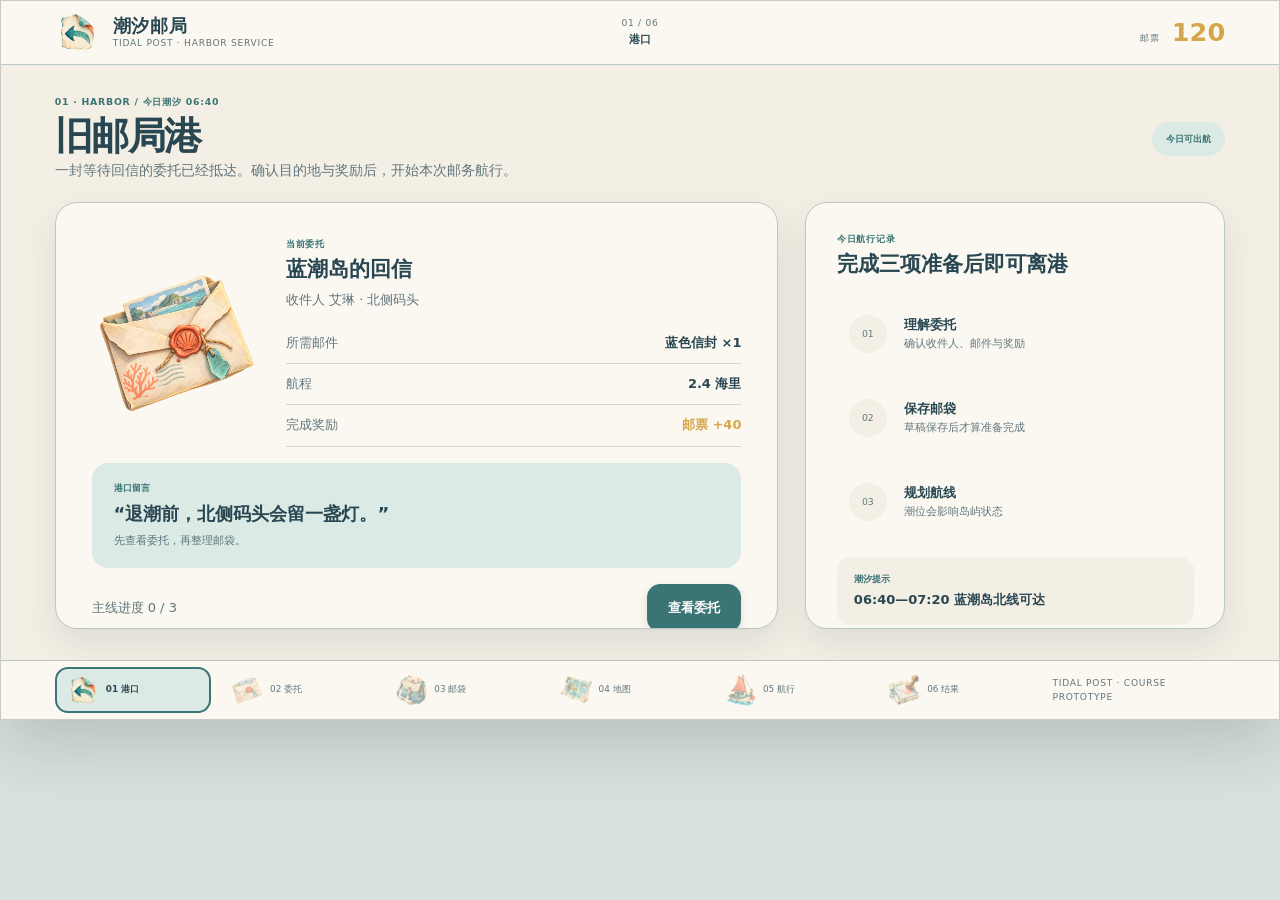
==== commit 15e66c2d: "Complete Week4 map workflow, worn-paper reveal and course submission" ====
--- a/index.html
+++ b/index.html
@@ -3,17 +3,24 @@
 <head>
   <meta charset="utf-8">
   <meta name="viewport" content="width=device-width, initial-scale=1">
-  <meta name="description" content="《潮汐邮局》Week 2 V3 Game-ready Mid-Fi 可交互原型">
-  <title>潮汐邮局｜V3 Game-ready Mid-Fi</title>
+  <meta name="description" content="《潮汐邮局》完整课程原型：邮袋、纸卷摊图、航线规划、航行与投递">
+  <title>潮汐邮局｜完整课程原型</title>
   <link rel="icon" href="data:,">
+  <link rel="preload" as="image" href="week4/assets/art-pass-02/cabin-surface.svg">
+  <link rel="preload" as="image" href="week4/assets/art-pass-02/ledger-paper.svg">
+  <link rel="preload" as="image" href="week4/assets/art-pass-02/dispatch-frame.svg">
   <link rel="stylesheet" href="styles.css?v=3.0.0">
   <link rel="stylesheet" href="motion.css?v=3.0.0">
-  <script src="https://mcp.figma.com/mcp/html-to-design/capture.js" async></script>
   <script src="sailing.js?v=3.0.0" defer></script>
-  <script src="app.js?v=3.0.0" defer></script>
+  <link rel="stylesheet" href="route-map.css">
+  <link rel="stylesheet" href="map-reveal.css">
+  <link rel="stylesheet" href="paper-wear.css?v=4.2.0">
+  <script src="route-map.js" defer></script>
+  <script src="map-reveal.js?v=4.2.0" defer></script>
+  <script src="app.js?v=4.1.0" defer></script>
 </head>
 <body>
-  <main class="prototype-frame" aria-label="潮汐邮局 V3 可交互原型">
+  <main class="prototype-frame" aria-label="潮汐邮局完整课程原型">
     <header class="topbar">
       <div class="brand-block" aria-label="项目名称">
         <img class="brand-mark" src="assets/icons/01_back.png" alt="">
@@ -73,7 +80,7 @@
             <ol class="route-outline">
               <li data-progress="mission"><span>01</span><div><strong>理解委托</strong><small>确认收件人、邮件与奖励</small></div></li>
               <li data-progress="mailbag"><span>02</span><div><strong>保存邮袋</strong><small>草稿保存后才算准备完成</small></div></li>
-              <li data-progress="route"><span>03</span><div><strong>选择航线</strong><small>潮位会影响岛屿状态</small></div></li>
+              <li data-progress="route"><span>03</span><div><strong>规划航线</strong><small>潮位会影响岛屿状态</small></div></li>
             </ol>
             <div class="tide-note">
               <span>潮汐提示</span>
@@ -118,7 +125,7 @@
             <ol class="condition-list">
               <li class="is-complete"><span>01</span><div><strong>接取委托</strong><small>加入本次航行</small></div></li>
               <li><span>02</span><div><strong>保存邮袋</strong><small>蓝色信封 ×1</small></div></li>
-              <li><span>03</span><div><strong>选择航线</strong><small>目的地必须可达</small></div></li>
+              <li><span>03</span><div><strong>规划航线</strong><small>避开浅滩后确认航线</small></div></li>
             </ol>
             <div class="panel-actions">
               <button class="button button-secondary" type="button" data-action="mission-back">返回港口</button>
@@ -190,74 +197,150 @@
               <button class="button button-secondary" type="button" data-action="view-mission-from-bag">返回委托</button>
               <button class="button button-primary" id="saveMailbagButton" type="button" data-action="save-mailbag" disabled>保存邮袋</button>
             </div>
-            <button class="button button-primary full-width" id="goMapButton" type="button" data-action="go-map" disabled>前往群岛地图</button>
+            <button class="button button-primary full-width" id="goMapButton" type="button" data-action="go-map" disabled>查看航海图</button>
             <p class="action-reason" id="mailbagNextReason">选择并保存“蓝色信封”后可以前往地图。</p>
           </article>
         </div>
       </section>
 
-      <section class="screen" data-screen="map" aria-labelledby="mapTitle" hidden>
-        <div class="screen-heading">
-          <div>
-            <p class="eyebrow">04 · MAP / 潮位窗口 06:40—07:20</p>
-            <h1 id="mapTitle" tabindex="-1">选择可达航线</h1>
-            <p class="lead">蓝潮岛北线当前开放；雾礁航线因低潮封锁。</p>
-          </div>
-          <span class="status-chip is-ok" id="mapStatusChip">目的地可达</span>
-        </div>
-
-        <div class="map-layout">
-          <div class="paper-card sea-chart" aria-label="群岛地图">
-            <div class="map-title">
-              <h2>旧邮局港 → 蓝潮岛</h2>
-              <span>北线 · 2.4 海里 · 顺风</span>
-            </div>
-            <img class="map-art" src="assets/icons/04_map.png" alt="">
-            <div class="route-line route-blue" id="blueRoute" aria-hidden="true"></div>
-            <div class="route-line route-fog" id="fogRoute" aria-hidden="true"></div>
-            <button type="button" class="map-node port-node" data-island="port" disabled>
-              <img src="assets/icons/01_back.png" alt=""><span><strong>旧邮局港</strong><small>当前位置</small></span>
-            </button>
-            <button type="button" class="map-node blue-node" data-island="blue" aria-pressed="false">
-              <img src="assets/icons/04_map.png" alt=""><span><strong>蓝潮岛</strong><small>可达 · 2.4 海里</small></span>
-            </button>
-            <button type="button" class="map-node fog-node" data-island="fog" aria-pressed="false">
-              <img src="assets/icons/04_map.png" alt=""><span><strong>雾礁</strong><small>潮位封锁</small></span>
-            </button>
-            <div class="tide-scale"><span>06:40 低潮回升</span><strong>北线窗口 40 分钟</strong><span>07:20 转潮</span></div>
-          </div>
-
-          <aside class="paper-card route-panel">
-            <img class="route-art" src="assets/icons/04_map.png" alt="">
-            <p class="label">航线判断</p>
-            <div id="routeEmptyState">
-              <h2>请选择目的岛</h2>
-              <p class="muted">地图会同时显示当前位置、委托与潮位条件。</p>
-            </div>
-            <div id="routeBlueState" hidden>
-              <span class="status-chip is-ok">航线可达</span>
-              <h2>蓝潮岛 · 北侧码头</h2>
-              <dl class="fact-list compact">
-                <div><dt>距离</dt><dd>2.4 海里</dd></div>
-                <div><dt>预计用时</dt><dd>约 28 秒</dd></div>
-                <div><dt>潮况</dt><dd class="sea-text">可达</dd></div>
-              </dl>
-            </div>
-            <div id="routeFogState" class="failure-message" hidden role="alert">
-              <span class="status-chip is-warning">当前不可达</span>
-              <h2>雾礁航线失败</h2>
-              <p>低潮导致暗礁暴露，当前无法安全靠岸。</p>
-              <p class="muted">恢复路径：重新选择本次委托的目的地“蓝潮岛”。</p>
-              <button class="button button-secondary full-width" type="button" data-action="recover-blue">重新选择蓝潮岛</button>
-            </div>
-            <div class="panel-actions">
-              <button class="button button-secondary" type="button" data-action="map-back">返回邮袋</button>
-              <button class="button button-primary" id="startSailingButton" type="button" data-action="start-sailing" disabled>确认航线</button>
-            </div>
-            <p class="action-reason" id="routeReason">选择一个当前可达的目的岛。</p>
-          </aside>
-        </div>
-      </section>
+<section class="screen integrated-map" data-screen="map" aria-labelledby="mapTitle" hidden>
+<main class="game-stage" aria-label="潮汐邮局邮务航海图桌">
+  <header class="desk-heading">
+    <a class="back-link" href="#mailbag" data-action="map-back" aria-label="返回 V3 邮袋"><img src="assets/icons/01_back.png" alt=""><span>返回邮袋</span></a>
+    <div class="desk-title"><span>潮汐邮局 <i>/</i> Tidal Post</span><h1 id="mapTitle" tabindex="-1">邮务航海图桌 <small>Mail Route Chart</small></h1></div>
+    <div class="desk-time"><svg class="sun-mark" viewBox="0 0 48 48" aria-hidden="true"><circle cx="24" cy="24" r="10"/><path d="M24 3v6m0 30v6M3 24h6m30 0h6M9 9l5 5m20 20 5 5M9 39l5-5m20-20 5-5"/></svg><div><strong>06:40</strong><span>低潮回升 · 北线开放</span></div></div>
+  </header>
+
+  <section class="chart-paper" aria-label="可交互的原创航海图">
+    <svg id="chart" viewBox="0 0 1400 930" aria-labelledby="chartTitle chartDesc">
+      <title id="chartTitle">旧邮局港至蓝潮岛北侧码头</title>
+      <desc id="chartDesc">拖动 W1 和 W2 规划航线。北航道水深充足，雾礁浅滩与旧沉船礁在低潮不可通行。航段数据及错误原因同步显示于航线记录。</desc>
+      <defs>
+        <linearGradient id="water" x2=".7" y2="1"><stop stop-color="#e4eee7"/><stop offset=".5" stop-color="#cddfd8"/><stop offset="1" stop-color="#b9d3cd"/></linearGradient>
+        <linearGradient id="land" x2=".8" y2="1"><stop stop-color="#d8dfba"/><stop offset=".55" stop-color="#b6c6a4"/><stop offset="1" stop-color="#90b4a4"/></linearGradient>
+        <pattern id="shoalDots" width="16" height="16" patternUnits="userSpaceOnUse"><circle cx="4" cy="4" r="1.2" fill="#8b957a" opacity=".5"/><circle cx="12" cy="12" r=".9" fill="#8b957a" opacity=".4"/></pattern>
+        <pattern id="dangerHatch" width="14" height="14" patternUnits="userSpaceOnUse" patternTransform="rotate(35)"><path d="M0 0V14" stroke="#b36353" stroke-width="3" opacity=".65"/></pattern>
+        <pattern id="paperGrain" width="130" height="100" patternUnits="userSpaceOnUse"><path d="M3 5h2m29 17h1m43 30h2m30 31h1M16 79h1m37 14h2m28-85h1m28 21h1" stroke="#54766b" stroke-width="1" opacity=".17"/></pattern>
+        <filter id="wash" x="-10%" y="-10%" width="120%" height="120%"><feTurbulence type="fractalNoise" baseFrequency=".024" numOctaves="3" seed="7" result="grain"/><feDisplacementMap in="SourceGraphic" in2="grain" scale="7"/></filter>
+        <filter id="softShadow"><feDropShadow dx="0" dy="3" stdDeviation="4" flood-color="#294752" flood-opacity=".16"/></filter>
+        <filter id="inkStroke" x="-8%" y="-8%" width="116%" height="116%"><feTurbulence type="fractalNoise" baseFrequency=".17" numOctaves="2" seed="11" result="ink-grain"/><feDisplacementMap in="SourceGraphic" in2="ink-grain" scale=".75"/></filter>
+        <radialGradient id="readingWash" cx=".53" cy=".44" r=".63"><stop stop-color="#f7efdc" stop-opacity=".38"/><stop offset=".65" stop-color="#f7efdc" stop-opacity=".13"/><stop offset="1" stop-color="#f7efdc" stop-opacity="0"/></radialGradient>
+        <filter id="pigment" x="-10%" y="-10%" width="120%" height="120%"><feTurbulence type="fractalNoise" baseFrequency=".027" numOctaves="3" seed="4" result="pigment-grain"/><feDisplacementMap in="SourceGraphic" in2="pigment-grain" scale="11"/><feGaussianBlur stdDeviation=".75"/></filter>
+        <clipPath id="blue-paint-clip"><path d="M1080 383C1045 411 1064 448 1030 477S1064 537 1118 526 1186 570 1240 541 1342 530 1364 492 1307 452 1316 428 1237 413 1214 382 1135 356 1080 383Z"/></clipPath>
+        <clipPath id="port-paint-clip"><path d="M0 560C73 538 112 560 154 593S234 635 240 670 234 727 263 773 206 824 208 873L0 930Z"/></clipPath>
+        <symbol id="tree-mark" viewBox="0 0 36 48"><path d="M7 35Q0 27 8 20 3 11 13 8 15-2 22 8 33 5 30 17 40 26 29 33 25 41 7 35Z" fill="#799c77" fill-opacity=".42"/><path d="M17 44q3-19 1-31m0 18-8-7m9 4 7-8" fill="none" stroke="#557765" stroke-width="1.2" stroke-linecap="round"/></symbol>
+        <symbol id="reef" viewBox="-20 -20 40 40"><path d="M-13 8L-7-8 0 1 7-13 15 8Z" fill="#728b85" stroke="#496c69" stroke-width="2" stroke-linejoin="round"/><path d="M-19 14Q-10 8 0 14T19 14" fill="none" stroke="#688b83" stroke-width="2"/></symbol>
+        <symbol id="buoy" viewBox="-20 -32 40 64"><path d="M-14 18Q0 24 14 18L8 8H-8Z" fill="#fbf8f1" stroke="#3b7474" stroke-width="2.5"/><path d="M0 8V-19M-7-12L0-23 7-12Z" fill="#3b7474" stroke="#3b7474" stroke-width="2"/><path d="M-19 26Q-9 20 0 26T19 26" fill="none" stroke="#3b7474" stroke-width="2"/></symbol>
+        <symbol id="warning" viewBox="0 0 40 40"><path d="M20 3L38 35H2Z" fill="#fbf8f1" stroke="#b36353" stroke-width="3" stroke-linejoin="round"/><path d="M20 13V23" stroke="#9a4f40" stroke-width="3.5" stroke-linecap="round"/><circle cx="20" cy="29" r="2" fill="#9a4f40"/></symbol>
+        <symbol id="house" viewBox="0 0 50 50"><path d="M7 23V44H42V23" fill="#f4efe5" stroke="#6f897d" stroke-width="2"/><path d="M3 24L25 5 46 24Z" fill="#d49b7a" stroke="#927866" stroke-width="2"/><path d="M21 44V30H29V44M11 29h5v7h-5m22-7h5v7h-5" fill="#799e94"/></symbol>
+      </defs>
+
+      <!-- 01 sea / 02 watercolor coastal wash -->
+      <rect width="1400" height="930" fill="url(#water)"/>
+      <image class="sea-paper-texture" href="week4/assets/art-pass-02/sea-paper.png" x="0" y="0" width="1400" height="930" preserveAspectRatio="none" pointer-events="none"/>
+      <rect width="1400" height="930" fill="url(#readingWash)" pointer-events="none"/>
+      <path d="M0 0H1400V930H0Z" fill="url(#paperGrain)"/>
+      <path d="M50 920Q450 730 720 845T1420 810M-40 510Q250 330 480 490T1060 620T1500 510M100 190Q470 275 720 185T1430 120" class="water-wash"/>
+
+      <!-- 03 bathymetry: broad shoal contours do not denote another destination -->
+      <g class="bathymetry">
+        <path d="M358 623C335 464 474 378 665 383S1000 456 1012 573 865 764 676 764 395 735 358 623Z"/>
+        <path d="M428 615C400 490 536 412 684 424S948 474 950 565 831 709 678 713 448 701 428 615Z"/>
+        <ellipse cx="730" cy="555" rx="242" ry="155"/>
+        <path d="M1011 166C907 169 980 288 947 374S1007 622 1242 625 1450 524 1450 353"/>
+        <path d="M1066 230C993 214 1034 303 1000 392S1062 571 1245 567 1415 484 1410 368"/>
+        <path d="M-10 434C165 440 167 534 276 577S421 809 349 910M-10 490C108 504 133 576 235 622S355 820 287 920"/>
+      </g>
+      <g class="depths"><text x="378" y="466">20 m</text><text x="505" y="473">10 m</text><text x="562" y="515">5 m</text><text x="352" y="345">24</text><text x="697" y="294">22</text><text x="910" y="221">18</text><text x="807" y="760">16</text><text x="439" y="793">12</text><text x="1250" y="686">20</text><text x="941" y="818">18</text><text x="1280" y="288">10 m</text><text x="177" y="443">10 m</text></g>
+
+      <!-- Art Pass 03: visual contours are independent of the frozen collision proxies. -->
+      <g id="fog-zone" class="hazard-zone landmark-terrain" pointer-events="none">
+        <g class="collision-proxy" opacity="0"><ellipse id="fog-obstacle" data-obstacle="fog" cx="730" cy="555" rx="205" ry="125" class="shoal obstacle"/></g>
+        <image class="location-art" href="week4/assets/art-pass-03/fog-reef-shoal.svg" x="500" y="410" width="460" height="300"/>
+        <path class="hazard-hatch shoal-contour" transform="translate(500 410)" d="M27 141Q22 119 40 101L67 97Q78 83 77 62L106 58 125 37Q146 39 155 24L186 28 204 18Q229 24 246 36L277 31Q304 34 317 51L333 58 349 74Q371 78 387 96L411 103 411 125Q432 136 435 163L423 179 426 199Q409 217 393 217L370 239 347 232Q327 252 303 246L280 260 257 249Q240 267 218 260L197 266 177 252Q150 257 130 244L108 249 91 233Q74 233 65 215L47 210 43 192Q22 189 23 170L16 154Z" fill="url(#dangerHatch)"/>
+        <path class="shoal-danger-edge" transform="translate(500 410)" d="M27 141Q22 119 40 101L67 97Q78 83 77 62L106 58 125 37Q146 39 155 24L186 28 204 18Q229 24 246 36L277 31Q304 34 317 51L333 58 349 74Q371 78 387 96L411 103 411 125Q432 136 435 163L423 179 426 199Q409 217 393 217L370 239 347 232Q327 252 303 246L280 260 257 249Q240 267 218 260L197 266 177 252Q150 257 130 244L108 249 91 233Q74 233 65 215L47 210 43 192Q22 189 23 170L16 154Z"/>
+        <image class="reef-danger-art" href="week4/assets/art-pass-03/fog-reef-danger.svg" x="500" y="410" width="460" height="300"/>
+        <text x="740" y="570" class="place-name" text-anchor="middle">雾礁浅滩</text><text x="740" y="600" class="hazard-note" text-anchor="middle">低潮 · 水深 &lt; 4 m</text>
+      </g>
+      <g id="wreck-zone" class="hazard-zone landmark-terrain" pointer-events="none">
+        <g class="collision-proxy" opacity="0"><ellipse id="wreck-obstacle" data-obstacle="wreck" cx="1065" cy="737" rx="92" ry="58" class="shoal obstacle"/></g>
+        <image class="location-art" href="week4/assets/art-pass-03/old-wreck-shoal.svg" x="960" y="650" width="210" height="160"/>
+        <path class="hazard-hatch shoal-contour" transform="translate(960 650)" d="M17 75L28 52 54 43 70 23 96 28 119 19 143 37 157 36 174 51 188 57 199 84 184 103 187 119 159 126 139 142 114 130 91 140 63 120 42 126 30 107 17 101Z" fill="url(#dangerHatch)"/>
+        <text x="1065" y="838" text-anchor="middle" class="small-label">旧沉船礁 · 3 m</text>
+      </g>
+
+      <!-- Frozen land data remain measurable; only their artwork is replaced. -->
+      <g class="coastline collision-proxy" opacity="0" pointer-events="none">
+        <path id="port-land" data-obstacle="coast" class="obstacle land" d="M0 560C73 538 112 560 154 593S234 635 240 670 234 727 263 773 206 824 208 873L0 930Z"/>
+        <path id="blue-land" data-obstacle="coast" class="obstacle land" d="M1080 383C1045 411 1064 448 1030 477S1064 537 1118 526 1186 570 1240 541 1342 530 1364 492 1307 452 1316 428 1237 413 1214 382 1135 356 1080 383Z"/>
+      </g>
+      <g id="terrain" class="landmark-terrain" pointer-events="none" aria-hidden="true">
+        <image id="old-post-harbor-art" class="location-art" href="week4/assets/art-pass-03/old-post-harbor.svg" x="0" y="520" width="340" height="410"/>
+        <image id="blue-tide-island-art" class="location-art" href="week4/assets/art-pass-03/blue-tide-island.svg" x="1000" y="340" width="400" height="260"/>
+        <image class="location-art" href="week4/assets/art-pass-03/postal-harbor.svg" x="205" y="681" width="110" height="105"/>
+        <image id="north-pier-art" class="location-art" href="week4/assets/art-pass-03/north-pier.svg" x="1097" y="270" width="76" height="150"/>
+      </g>
+      <text x="1196" y="425" class="island-name" text-anchor="middle">蓝 潮 岛</text>
+
+      <!-- 05 local chart grid / coordinates -->
+      <g id="grid" class="chart-grid"></g>
+      <g id="grid-labels" class="grid-labels"></g>
+
+      <!-- 06 landmarks / 07 navigation aids -->
+      <g class="landmark-terrain" transform="translate(330 535)" pointer-events="none">
+        <g class="collision-proxy" opacity="0"><path id="lighthouse-land" data-obstacle="coast" class="obstacle" d="M-36 24Q-32-10-7-20T31 22Z" fill="#b8c5ad" stroke="#8aab9a" stroke-width="2"/></g>
+        <image class="location-art" href="week4/assets/art-pass-03/white-lantern-lighthouse.svg" x="-47" y="-74" width="94" height="122"/>
+        <text x="-15" y="58" class="small-label" text-anchor="middle">白塔灯塔</text>
+      </g>
+      <image class="location-art navigation-aid" href="week4/assets/art-pass-03/north-buoy.svg" x="623" y="361" width="36" height="56" pointer-events="none"/>
+      <text x="673" y="402" class="small-label">邮鸥浮标</text>
+      <image class="location-art navigation-aid" href="week4/assets/art-pass-03/north-buoy.svg" x="977" y="357" width="32" height="50" pointer-events="none"/>
+      <text x="1007" y="403" class="small-label">北口航标</text>
+      <text x="669" y="240" class="channel-name">北 航 道</text>
+      <text x="660" y="267" class="small-label">20 m 以上 · 低潮可通行</text>
+
+      <!-- 08 route / 09 waypoints: JS redraws the three segments, never the geography -->
+      <g id="route-underlay" aria-hidden="true"></g>
+      <g id="route-segments" aria-hidden="true"></g>
+      <g id="route-direction-marks" aria-hidden="true" pointer-events="none"></g>
+      <g id="segment-labels" aria-hidden="true"></g>
+      <g id="recovery-ghost" hidden aria-hidden="true"><path d="M485 655Q465 530 520 355"/><circle cx="520" cy="355" r="23"/><text x="520" y="363" text-anchor="middle">W1</text><text x="489" y="317">移至北航道</text></g>
+      <g id="waypoints">
+        <g class="waypoint" id="waypoint-1" role="button" tabindex="0" aria-label="W1 航点，拖动或用方向键调整" aria-describedby="dragHelp"><circle class="hit-area" r="34"/><circle class="waypoint-halo" r="29"/><path class="pin-tag" d="M-25-14L24-16 26 16-23 18Z"/><circle class="waypoint-disc" r="21"/><path class="pin-ink-ring" d="M-22-6Q-19-25 1-24T23 2 4 24-23 1"/><circle class="pin-head" cx="-13" cy="-15" r="4"/><text y="7" text-anchor="middle">W1</text><g class="waypoint-tip"><rect x="-84" y="39" width="168" height="34" rx="10"/><text x="0" y="62" text-anchor="middle">拖动调整 · 方向键微调</text></g></g>
+        <g class="waypoint" id="waypoint-2" role="button" tabindex="0" aria-label="W2 航点，拖动或用方向键调整" aria-describedby="dragHelp"><circle class="hit-area" r="34"/><circle class="waypoint-halo" r="29"/><path class="pin-tag" d="M-25-14L24-16 26 16-23 18Z"/><circle class="waypoint-disc" r="21"/><path class="pin-ink-ring" d="M-22-6Q-19-25 1-24T23 2 4 24-23 1"/><circle class="pin-head" cx="-13" cy="-15" r="4"/><text y="7" text-anchor="middle">W2</text><g class="waypoint-tip"><rect x="-84" y="39" width="168" height="34" rx="10"/><text x="0" y="62" text-anchor="middle">拖动调整 · 方向键微调</text></g></g>
+      </g>
+
+      <!-- 10 fixed endpoints / labels -->
+      <g class="port-marker" transform="translate(275 720)"><circle r="29"/><circle r="20"/><image href="assets/icons/05_sail.png" x="-26" y="-26" width="52" height="52"/></g>
+      <g class="destination-marker" transform="translate(1115 255)"><circle r="24"/><path d="M-12-8H12V9H-12ZM-12-8L0 2 12-8"/></g>
+      <g class="endpoint-label"><path class="address-paper" d="M279 752L543 749 547 789 544 837 283 842 277 800Z"/><path class="address-rule" d="M294 782Q390 784 455 781"/><text x="294" y="776" class="endpoint-role">当前位置 / 起点</text><text x="294" y="810" class="place-name">旧邮局港</text><text id="port-coordinate" x="294" y="834" class="coordinate"/></g>
+      <g class="endpoint-label destination-label"><path class="address-paper" d="M1012 130L1336 126 1342 165 1337 222 1015 227 1009 179Z"/><path class="address-rule" d="M1028 161Q1170 164 1305 160"/><path class="postal-stripes" d="M1017 141v15m0 9v15m0 9v15"/><text x="1034" y="154" class="endpoint-role">本次邮务 / 固定目的地</text><text x="1034" y="190" class="place-name">蓝潮岛 · 北侧码头</text><text id="target-coordinate" x="1034" y="216" class="coordinate"/></g>
+
+      <!-- 11 state feedback -->
+      <g id="map-warning" hidden><use href="#warning" x="702" y="627" width="36" height="36"/><text x="750" y="653" class="warning-copy">暗礁暴露 · 请绕行</text></g>
+      <g class="chart-caption"><image href="assets/icons/04_map.png" x="38" y="28" width="77" height="77"/><text x="126" y="58" class="chart-name">北线邮务海图</text><text x="128" y="85" class="small-label">旧邮局港 → 蓝潮岛北侧码头</text><text x="128" y="107" class="chart-number">TP / 042 · LOCAL CHART GRID</text></g>
+      <g class="compass" transform="translate(1222 60)"><circle r="42"/><circle r="34"/><path d="M0-37L9 0 0 37-9 0ZM-37 0L0-9 37 0 0 9Z"/><path d="M0-37L0 0 9 0Z" class="north"/><text y="-47" text-anchor="middle">N</text><text x="53" y="5" text-anchor="middle">E</text><text y="60" text-anchor="middle">S</text><text x="-53" y="5" text-anchor="middle">W</text></g>
+      <g class="map-legend" transform="translate(56 886)"><path d="M0 0H35" class="legend-safe"/><text x="44" y="6">可通行航线</text><use href="#warning" x="206" y="-17" width="28" height="28"/><text x="243" y="6">低潮危险</text><circle cx="411" r="11" class="legend-waypoint"/><text x="432" y="6">可拖动航点</text><path d="M703 0h170m-170-6v12m85-12v12m85-12v12" class="scale-line"/><text x="696" y="25">0</text><text x="837" y="25">0.4 nm</text><text x="1048" y="8" class="chart-number">虚构海域 · 邮务局绘制</text></g>
+      <g id="debug-geometry" hidden pointer-events="none"></g>
+    </svg>
+    <div id="dragHelp" class="chart-instruction"><svg class="drag-glyph" viewBox="0 0 32 32" aria-hidden="true"><path d="M5 25L25 5M5 16v9h9M16 5h9v9"/></svg> 拖动 W1 / W2 规划航线 <span>·</span> 避开低潮浅滩</div>
+  </section>
+
+  <aside class="ledger" aria-labelledby="ledgerTitle">
+    <div class="ledger-clip" aria-hidden="true"></div>
+    <header class="ledger-heading"><div><p>TP-042 / NORTH ROUTE</p><h2 id="ledgerTitle">邮务航线记录</h2><span>Mail Route Ledger</span></div><div class="postal-seal" aria-hidden="true">潮汐<br>邮务</div></header>
+    <section class="mail-order"><span>本次邮务 · 已接取</span><strong>蓝色信封 ×1</strong><p>送往 <b>蓝潮岛 · 北侧码头</b></p></section>
+    <section class="tide-window"><div><span>潮汐窗口</span><strong>06:40 <i>→</i> 07:20</strong></div><p>低潮回升 · 北航道可通行</p><div class="tide-line" aria-hidden="true"><span></span><i></i></div></section>
+    <section class="route-list"><div class="section-heading"><h3>航段 / Bearing</h3><span>航向 · 海里</span></div><ol id="route-ledger"></ol><div class="distance-total"><span>预计航程</span><strong><span id="total-distance">2.4</span> <small>nm</small></strong></div></section>
+    <section id="route-status" class="route-status" aria-live="polite" aria-atomic="true"><span id="status-icon" class="state-symbol" aria-hidden="true"></span><div><h3 id="status-title">航线安全</h3><p id="status-reason">三个航段均避开低潮浅滩</p><p id="recovery-copy">航点可继续调整，确认后准备出航</p></div></section>
+    <footer class="ledger-actions"><button id="confirm-route" type="button"><img src="assets/icons/05_sail.png" alt=""><span>确认航线</span><b aria-hidden="true"></b></button><p id="confirm-hint">确认后将航线记入本次邮务</p><button id="reset-route" type="button"><svg viewBox="0 0 30 30" aria-hidden="true"><path d="M7 10Q22 0 24 16T9 25M7 3v8h8"/></svg> 重置航点</button></footer>
+    <span class="ledger-footnote">HARBOR SERVICE / NORTH PASSAGE</span>
+  </aside>
+
+  <dialog id="confirmation" aria-labelledby="confirmation-title"><form method="dialog"><div class="approval-stamp"><strong>ROUTE APPROVED</strong><span>邮务出航许可</span><small>TP-042 / NORTH ROUTE</small></div><img src="assets/icons/05_sail_selected.png" alt=""><span class="success-label">航线已确认</span><h2 id="confirmation-title">北线邮务，准备出航</h2><p>蓝色信封 ×1 → 蓝潮岛 · 北侧码头</p><p id="confirmed-distance"></p><a class="sailing-link" href="#sailing" data-action="start-sailing">出航</a><button type="submit">返回海图调整</button><small>已记入本次邮务航线</small></form></dialog>
+  <output id="debug-panel" hidden></output>
+</main>
+</section>
 
       <section class="screen sailing-screen" data-screen="sailing" aria-labelledby="sailingTitle" hidden>
         <div class="sailing-stage">
@@ -313,7 +396,7 @@
             <dl class="fact-list result-ledger">
               <div><dt>委托</dt><dd>蓝潮岛的回信</dd></div>
               <div><dt>邮件</dt><dd>蓝色信封 ×1</dd></div>
-              <div><dt>航程</dt><dd>2.4 海里</dd></div>
+              <div><dt>规划航程</dt><dd id="resultRouteDistance">2.4 海里</dd></div>
               <div><dt>状态</dt><dd class="sea-text">已完成</dd></div>
             </dl>
             <p class="result-note"><strong>邮务记录已写入航海日志</strong><br><span class="muted">领取奖励后可返回港口继续接取任务。</span></p>
@@ -349,7 +432,7 @@
         <span data-step="sailing"><img src="assets/icons/05_sail_selected.png" alt="">05 航行</span>
         <span data-step="result"><img src="assets/icons/06_deliver.png" alt="">06 结果</span>
       </div>
-      <span class="version">V3 GAME-READY MID-FI</span>
+      <span class="version">TIDAL POST · COURSE PROTOTYPE</span>
     </footer>
 
     <div class="toast" id="toast" role="status" aria-live="polite" hidden></div>
--- a/route-map.css
+++ b/route-map.css
@@ -0,0 +1,1234 @@
+/* Extracted from preserved Week4 styles; only selectors and asset URLs are scoped. */
+.integrated-map{
+  --paper:#f4efe5;
+  --paper-light:#fbf8f1;
+  --ink:#294752;
+  --ink-soft:#60767d;
+  --sea:#3b7474;
+  --sea-dark:#2f6262;
+  --sea-mist:#dceae5;
+  --coral:#d97a66;
+  --gold:#d6a64c;
+  --line:#b9c7c6;
+  --night:#1c343f;
+}
+.integrated-map *{
+  box-sizing:border-box;
+}
+.integrated-map{
+  margin:0;
+  width:100vw;
+  height:100vh;
+  overflow:hidden;
+  display:grid;
+  place-items:center;
+  background:#223e44;
+  color:var(--ink);
+  font-family:"Microsoft YaHei","PingFang SC",sans-serif;
+}
+.integrated-map button,
+.integrated-map a{
+  -webkit-tap-highlight-color:transparent;
+}
+.integrated-map button{
+  font:inherit;
+  color:inherit;
+  cursor:pointer;
+}
+.integrated-map a{
+  color:inherit;
+  text-decoration:none;
+}
+.integrated-map [hidden]{
+  display:none!important;
+}
+.integrated-map button:focus-visible,
+.integrated-map a:focus-visible{
+  outline:3px solid var(--gold);
+  outline-offset:5px;
+}
+.integrated-map h1,
+.integrated-map h2,
+.integrated-map h3,
+.integrated-map p{
+  margin:0;
+}
+.integrated-map .game-stage{
+  position:relative;
+  width:1920px;
+  height:1080px;
+  flex-shrink:0;
+  overflow:hidden;
+  transform-origin:center;
+  background:radial-gradient(ellipse at 40% 35%,#e5ece3 0,#d5dfd6 65%,#c5d4ca 100%);
+  box-shadow:inset 0 0 90px #29475218;
+}
+.integrated-map .game-stage:before{
+  content:"";
+  position:absolute;
+  inset:0;
+  pointer-events:none;
+  opacity:.15;
+  background:repeating-linear-gradient(93deg,transparent 0 126px,#597b6d26 127px,transparent 130px 261px);
+}
+.integrated-map .desk-heading{
+  position:absolute;
+  inset:26px 49px auto;
+  display:flex;
+  align-items:center;
+  height:66px;
+  gap:39px;
+}
+.integrated-map .back-link{
+  display:flex;
+  align-items:center;
+  gap:10px;
+  font-size:16px;
+}
+.integrated-map .back-link img{
+  width:53px;
+  height:53px;
+  object-fit:contain;
+}
+.integrated-map .back-link:hover span{
+  text-decoration:underline;
+}
+.integrated-map .desk-title{
+  border-left:1px solid #829e9266;
+  padding-left:31px;
+}
+.integrated-map .desk-title>span{
+  font-size:15px;
+  letter-spacing:.08em;
+  color:#4d736e;
+}
+.integrated-map .desk-title i{
+  padding:0 10px;
+  font-style:normal;
+  color:#80988d;
+}
+.integrated-map .desk-title h1{
+  font-size:30px;
+  line-height:1.4;
+  font-weight:750;
+  letter-spacing:.04em;
+}
+.integrated-map .desk-title h1 small{
+  margin-left:20px;
+  font-size:15px;
+  letter-spacing:.1em;
+  font-weight:400;
+  color:var(--ink-soft);
+}
+.integrated-map .desk-time{
+  display:flex;
+  align-items:center;
+  gap:14px;
+  margin-left:auto;
+  padding-right:21px;
+}
+.integrated-map .desk-time .sun-mark{
+  font-size:47px;
+  font-family:Georgia,serif;
+  color:#658d7c;
+}
+.integrated-map .desk-time strong{
+  display:block;
+  font:30px Georgia,serif;
+  letter-spacing:.04em;
+}
+.integrated-map .desk-time div span{
+  display:block;
+  font-size:14px;
+  margin-top:5px;
+  color:#53736c;
+}
+.integrated-map .chart-paper{
+  position:absolute;
+  left:36px;
+  top:113px;
+  width:1400px;
+  height:930px;
+  border:9px solid var(--paper);
+  border-radius:8px 17px 10px 7px;
+  box-shadow:0 13px 28px #254b4930,0 2px 3px #1c343f26;
+  transform:rotate(-.25deg);
+  background:var(--sea-mist);
+}
+.integrated-map .chart-paper:before{
+  content:"";
+  position:absolute;
+  z-index:2;
+  inset:0;
+  pointer-events:none;
+  border:1px solid #76938b55;
+  box-shadow:inset 0 0 30px #f4efe575;
+}
+.integrated-map .chart-paper svg{
+  width:100%;
+  height:100%;
+  display:block;
+  touch-action:none;
+  user-select:none;
+  overflow:hidden;
+}
+.integrated-map .chart-instruction{
+  position:absolute;
+  top:32px;
+  left:497px;
+  display:flex;
+  gap:13px;
+  align-items:center;
+  padding:11px 20px;
+  border:1px solid #88a49a70;
+  border-radius:40px;
+  background:#f4efe5b5;
+  font-size:17px;
+  color:#466d65;
+}
+.integrated-map .chart-instruction>span:not(.drag-glyph){
+  color:#92a59c;
+}
+.integrated-map .drag-glyph{
+  font-size:29px;
+  line-height:1;
+}
+.integrated-map .water-wash{
+  fill:none;
+  stroke:#609a9118;
+  stroke-width:80;
+  filter:url(#wash);
+}
+.integrated-map .bathymetry{
+  fill:none;
+  stroke:#749e986b;
+  stroke-width:1.7;
+}
+.integrated-map .depths{
+  font-family:Georgia,serif;
+  font-style:italic;
+  font-size:19px;
+  fill:#63867d;
+}
+.integrated-map .coast-wash{
+  fill:#e9e3c3;
+  stroke:#edf0dacc;
+  stroke-width:29;
+}
+.integrated-map .land{
+  fill:url(#land);
+  stroke:#749585;
+  stroke-width:2.3;
+}
+.integrated-map .hill{
+  fill:none;
+  stroke:#779b7944;
+  stroke-width:12;
+  filter:url(#wash);
+}
+.integrated-map .pier{
+  fill:none;
+  stroke:#8b8c6f;
+  stroke-width:10;
+  stroke-linecap:round;
+}
+.integrated-map .island-name{
+  font-size:28px;
+  fill:#486e61;
+  font-family:"SimSun",serif;
+  font-weight:bold;
+}
+.integrated-map .shoal{
+  fill:#dddcb7;
+  fill-opacity:.8;
+  stroke:#9d9e78;
+  stroke-width:1.8;
+  stroke-dasharray:4 6;
+}
+.integrated-map .hazard-hatch{
+  opacity:0;
+}
+.integrated-map .hazard-zone.is-danger .hazard-hatch{
+  opacity:.65;
+}
+.integrated-map .hazard-zone.is-danger .shoal{
+  stroke:#ad6554;
+  stroke-width:3;
+}
+.integrated-map .chart-grid path{
+  stroke:#59857b28;
+  stroke-width:1;
+  fill:none;
+}
+.integrated-map .grid-labels{
+  font-family:Georgia,serif;
+  font-size:16px;
+  fill:#648279;
+}
+.integrated-map .place-name{
+  font-size:25px;
+  font-weight:700;
+  fill:var(--ink);
+}
+.integrated-map .hazard-note{
+  font-size:19px;
+  fill:#866b51;
+}
+.integrated-map .small-label{
+  font-size:17px;
+  fill:#52786d;
+}
+.integrated-map .channel-name{
+  font-family:"SimSun",serif;
+  font-size:27px;
+  letter-spacing:.16em;
+  fill:#52786d;
+}
+.integrated-map .chart-name{
+  font-family:"SimSun",serif;
+  font-size:30px;
+  font-weight:bold;
+  fill:var(--ink);
+}
+.integrated-map .chart-number{
+  font-size:12px;
+  letter-spacing:.12em;
+  fill:#648279;
+}
+.integrated-map .compass{
+  fill:none;
+  stroke:#638779;
+  stroke-width:1;
+}
+.integrated-map .compass path{
+  fill:#c2d5c5;
+}
+.integrated-map .compass path.north{
+  fill:#52786d;
+}
+.integrated-map .compass text{
+  stroke:none;
+  fill:#52786d;
+  font-size:14px;
+  font-family:Georgia,serif;
+}
+.integrated-map .endpoint-label rect{
+  fill:#fbf8f1ed;
+  stroke:#b0c3b4;
+  stroke-width:1.5;
+}
+.integrated-map .endpoint-role{
+  font-size:14px;
+  font-weight:700;
+  fill:#3b7474;
+}
+.integrated-map .coordinate{
+  font:16px Georgia,serif;
+  fill:#60767d;
+}
+.integrated-map .destination-label rect{
+  stroke:#6f9d8a;
+  stroke-width:2;
+}
+.integrated-map .port-marker>circle:first-child{
+  fill:#f4efe5bb;
+  stroke:#3b7474;
+  stroke-width:2;
+  stroke-dasharray:3 5;
+}
+.integrated-map .port-marker>circle:nth-child(2){
+  fill:#fbf8f1;
+  stroke:#3b7474;
+  stroke-width:2;
+}
+.integrated-map .destination-marker{
+  fill:#fbf8f1;
+  stroke:#3b7474;
+  stroke-width:3;
+}
+.integrated-map .destination-marker path{
+  stroke-width:2;
+  stroke-linejoin:round;
+}
+.integrated-map .route-underlay{
+  stroke:#f4efe5;
+  stroke-opacity:.85;
+  stroke-width:11;
+  fill:none;
+  stroke-linecap:round;
+}
+.integrated-map .route-segment{
+  stroke:var(--sea);
+  stroke-width:5;
+  fill:none;
+  stroke-linecap:round;
+}
+.integrated-map .route-segment.is-blocked{
+  stroke:var(--coral);
+  stroke-width:6;
+  stroke-dasharray:13 9;
+}
+.integrated-map .segment-label rect{
+  fill:#fbf8f1e8;
+  stroke:#94b4a77a;
+  stroke-width:1;
+}
+.integrated-map .segment-label text{
+  font:16px Georgia,serif;
+  fill:#375e5b;
+}
+.integrated-map .segment-label.is-blocked text{
+  fill:#9a4f40;
+}
+.integrated-map .segment-label.is-blocked rect{
+  stroke:#b36353;
+}
+.integrated-map .hit-area{
+  fill:transparent;
+}
+.integrated-map .waypoint{
+  cursor:grab;
+  outline:none;
+}
+.integrated-map .waypoint-halo{
+  fill:#fbf8f14d;
+  stroke:#3b747459;
+  stroke-width:1.5;
+}
+.integrated-map .waypoint-disc{
+  fill:#fbf8f1;
+  stroke:#3b7474;
+  stroke-width:3.5;
+  filter:url(#softShadow);
+}
+.integrated-map .waypoint text{
+  fill:#2f6262;
+  font-size:17px;
+  font-weight:700;
+  pointer-events:none;
+}
+.integrated-map .waypoint:hover .waypoint-halo,
+.integrated-map .waypoint:focus-visible .waypoint-halo{
+  stroke:#2f6262;
+  stroke-width:3;
+  stroke-dasharray:4 4;
+}
+.integrated-map .waypoint.is-dragging{
+  cursor:grabbing;
+}
+.integrated-map .waypoint.is-dragging .waypoint-disc{
+  fill:#dceae5;
+  stroke-width:5;
+}
+.integrated-map .waypoint-tip{
+  display:none;
+  pointer-events:none;
+}
+.integrated-map .waypoint-tip rect{
+  fill:#fbf8f1;
+  stroke:#8faa9c;
+}
+.integrated-map .waypoint-tip text{
+  font-size:12px;
+  font-weight:400;
+}
+.integrated-map .waypoint:hover .waypoint-tip,
+.integrated-map .waypoint:focus-visible .waypoint-tip,
+.integrated-map .waypoint.is-dragging .waypoint-tip{
+  display:block;
+}
+.integrated-map #recovery-ghost{
+  fill:none;
+  stroke:#547d70;
+  stroke-width:2;
+  opacity:.7;
+  pointer-events:none;
+}
+.integrated-map #recovery-ghost path,
+.integrated-map #recovery-ghost circle{
+  stroke-dasharray:5 7;
+}
+.integrated-map #recovery-ghost text{
+  stroke:none;
+  fill:#41695e;
+  font-size:17px;
+}
+.integrated-map .warning-copy{
+  font-size:19px;
+  font-weight:bold;
+  fill:#9b5645;
+  paint-order:stroke;
+  stroke:#f4efe5;
+  stroke-width:5;
+  stroke-linejoin:round;
+}
+.integrated-map .map-legend text{
+  font-size:16px;
+  fill:#52786d;
+}
+.integrated-map .map-legend .chart-number{
+  font-size:12px;
+}
+.integrated-map .legend-safe{
+  stroke:#3b7474;
+  stroke-width:4;
+}
+.integrated-map .legend-waypoint{
+  fill:#fbf8f1;
+  stroke:#3b7474;
+  stroke-width:2;
+}
+.integrated-map .scale-line{
+  fill:none;
+  stroke:#52786d;
+  stroke-width:2;
+}
+.integrated-map .map-legend{
+  pointer-events:none;
+}
+.integrated-map .ledger{
+  position:absolute;
+  left:1471px;
+  top:129px;
+  width:397px;
+  height:884px;
+  padding:34px 30px 23px;
+  background:var(--paper-light);
+  border-radius:4px 9px 7px 3px;
+  box-shadow:0 15px 28px #254b4928;
+  transform:rotate(.45deg);
+  display:flex;
+  flex-direction:column;
+  border:1px solid #c0c5b1;
+}
+.integrated-map .ledger:before{
+  content:"";
+  position:absolute;
+  left:15px;
+  top:13px;
+  bottom:13px;
+  width:1px;
+  background:#d97a6636;
+}
+.integrated-map .ledger:after{
+  content:"";
+  position:absolute;
+  inset:0;
+  pointer-events:none;
+  opacity:.35;
+  background:repeating-linear-gradient(0deg,transparent 0 31px,#b9c7c613 32px);
+}
+.integrated-map .ledger-clip{
+  position:absolute;
+  left:155px;
+  top:-17px;
+  width:86px;
+  height:29px;
+  background:linear-gradient(90deg,#8b9782,#b4bbaa 35%,#8d9a89);
+  border:2px solid #7d8c7d;
+  border-radius:9px 9px 4px 4px;
+  box-shadow:0 4px 3px #29475220;
+  z-index:2;
+}
+.integrated-map .ledger-clip:before{
+  content:"";
+  display:block;
+  width:32px;
+  height:7px;
+  border:2px solid #667668;
+  border-bottom:0;
+  border-radius:6px 6px 0 0;
+  margin:6px auto;
+}
+.integrated-map .ledger-heading{
+  display:flex;
+  align-items:center;
+  justify-content:space-between;
+  padding-bottom:21px;
+  border-bottom:1px solid #b9c7c6aa;
+}
+.integrated-map .ledger-heading p{
+  font-size:12px;
+  letter-spacing:.09em;
+  color:#6c857a;
+  margin-bottom:6px;
+}
+.integrated-map .ledger-heading h2{
+  font-size:32px;
+  font-family:"SimSun",serif;
+  letter-spacing:.09em;
+  margin-bottom:7px;
+}
+.integrated-map .ledger-heading span{
+  font:italic 17px Georgia,serif;
+  color:#738a7f;
+}
+.integrated-map .postal-seal{
+  border:3px double #b9984d;
+  color:#a48540;
+  border-radius:50%;
+  width:68px;
+  height:68px;
+  text-align:center;
+  padding-top:10px;
+  line-height:1.5;
+  font-family:"SimSun",serif;
+  font-size:16px;
+  transform:rotate(-14deg);
+  opacity:.85;
+}
+.integrated-map .mail-order{
+  padding:23px 0 20px;
+  border-bottom:1px solid #b9c7c6aa;
+}
+.integrated-map .mail-order>span{
+  display:block;
+  font-size:13px;
+  color:#6c857a;
+  margin-bottom:10px;
+}
+.integrated-map .mail-order>strong{
+  display:block;
+  font-size:23px;
+  line-height:1.3;
+}
+.integrated-map .mail-order p{
+  font-size:15px;
+  margin-top:11px;
+  color:#60767d;
+}
+.integrated-map .mail-order b{
+  color:var(--ink);
+  font-weight:600;
+}
+.integrated-map .tide-window{
+  padding:19px 0 17px;
+}
+.integrated-map .tide-window>div:first-child{
+  display:flex;
+  align-items:center;
+  justify-content:space-between;
+}
+.integrated-map .tide-window span{
+  font-size:15px;
+  color:#60767d;
+}
+.integrated-map .tide-window strong{
+  font:24px Georgia,serif;
+  font-variant-numeric:tabular-nums;
+}
+.integrated-map .tide-window strong i{
+  font-size:17px;
+  font-style:normal;
+  color:#789287;
+  margin:0 3px;
+}
+.integrated-map .tide-window p{
+  font-size:13px;
+  color:#60767d;
+  margin-top:8px;
+}
+.integrated-map .tide-line{
+  position:relative;
+  height:17px;
+  margin-top:9px;
+  border-bottom:2px solid #b7cabc;
+}
+.integrated-map .tide-line span{
+  position:absolute;
+  bottom:-2px;
+  left:0;
+  width:100%;
+  height:2px;
+  background:#6a9987;
+}
+.integrated-map .tide-line i{
+  position:absolute;
+  left:0;
+  bottom:-5px;
+  height:9px;
+  width:9px;
+  border-radius:50%;
+  background:#3b7474;
+  box-shadow:0 0 0 3px var(--paper-light);
+}
+.integrated-map .section-heading{
+  display:flex;
+  align-items:center;
+  justify-content:space-between;
+  margin:12px 0 7px;
+}
+.integrated-map .section-heading h3{
+  font-size:15px;
+  font-weight:600;
+}
+.integrated-map .section-heading>span{
+  font-size:12px;
+  color:#738a7f;
+}
+.integrated-map .route-list ol{
+  list-style:none;
+  padding:0;
+  margin:0;
+}
+.integrated-map .route-list li{
+  display:flex;
+  align-items:center;
+  justify-content:space-between;
+  height:45px;
+  border-bottom:1px solid #b9c7c668;
+  font-size:15px;
+}
+.integrated-map .route-list li>span{
+  display:flex;
+  align-items:center;
+  gap:9px;
+}
+.integrated-map .route-list li em{
+  width:7px;
+  height:7px;
+  border:1.5px solid #3b7474;
+  border-radius:50%;
+}
+.integrated-map .route-list li b{
+  font:17px Georgia,serif;
+  font-variant-numeric:tabular-nums;
+  font-weight:400;
+}
+.integrated-map .route-list li.is-blocked{
+  color:#9a4f40;
+}
+.integrated-map .route-list li.is-blocked em{
+  width:12px;
+  height:12px;
+  border-radius:0;
+  border:0;
+  background:#b36353;
+  clip-path:polygon(50% 0,100% 100%,0 100%);
+}
+.integrated-map .route-list li.is-blocked b:before{
+  content:"! ";
+  font:bold 15px sans-serif;
+}
+.integrated-map .distance-total{
+  display:flex;
+  align-items:baseline;
+  justify-content:space-between;
+  padding-top:16px;
+}
+.integrated-map .distance-total>span{
+  font-size:15px;
+  color:#60767d;
+}
+.integrated-map .distance-total strong{
+  font:37px Georgia,serif;
+  line-height:1;
+}
+.integrated-map .distance-total small{
+  font-size:18px;
+  color:#60767d;
+}
+.integrated-map .route-status{
+  display:flex;
+  gap:13px;
+  align-items:start;
+  margin-top:22px;
+  padding:16px 13px;
+  border-top:2px solid var(--sea);
+  border-bottom:1px solid #3b747434;
+  background:#dceae57a;
+  min-height:113px;
+}
+.integrated-map .state-symbol{
+  display:grid;
+  place-items:center;
+  width:30px;
+  height:30px;
+  flex-shrink:0;
+  border:2px solid var(--sea);
+  border-radius:50%;
+  font-size:20px;
+  color:var(--sea);
+  margin-top:1px;
+}
+.integrated-map .route-status h3{
+  font-size:22px;
+  line-height:1.3;
+  margin-bottom:7px;
+}
+.integrated-map .route-status p{
+  font-size:12px;
+  line-height:1.7;
+  color:#55726c;
+}
+.integrated-map .route-status p:last-child{
+  margin-top:3px;
+}
+.integrated-map .route-status.is-blocked{
+  border-top-color:var(--coral);
+  background:#d97a6610;
+  border-bottom-color:#d97a6655;
+}
+.integrated-map .route-status.is-blocked .state-symbol{
+  border:0;
+  border-radius:0;
+  color:#9a4f40;
+  font-size:34px;
+}
+.integrated-map .route-status.is-blocked h3{
+  color:#9a4f40;
+}
+.integrated-map .route-status.is-blocked p{
+  color:#855d50;
+}
+.integrated-map .ledger-actions{
+  margin-top:auto;
+  position:relative;
+  z-index:1;
+  padding-top:18px;
+}
+.integrated-map .ledger-actions>button:first-child{
+  display:flex;
+  width:100%;
+  height:61px;
+  align-items:center;
+  justify-content:center;
+  gap:14px;
+  border:1px solid #2f6262;
+  background:var(--sea);
+  color:#fbf8f1;
+  border-radius:12px;
+  font-size:21px;
+  font-weight:700;
+  box-shadow:0 5px 8px #29475218;
+  transition:background .15s;
+}
+.integrated-map .ledger-actions>button:first-child:hover:not(:disabled){
+  background:var(--sea-dark);
+}
+.integrated-map .ledger-actions img{
+  width:43px;
+  height:43px;
+  object-fit:contain;
+}
+.integrated-map .ledger-actions b{
+  font-size:19px;
+  font-weight:400;
+}
+.integrated-map .ledger-actions>button:disabled{
+  background:#d8ded4;
+  border-color:#b2bdb4;
+  color:#788880;
+  box-shadow:none;
+  cursor:not-allowed;
+}
+.integrated-map .ledger-actions>button:disabled img{
+  filter:grayscale(1);
+  opacity:.45;
+}
+.integrated-map .ledger-actions p{
+  text-align:center;
+  font-size:12px;
+  color:#738a7f;
+  margin:10px 0 9px;
+  min-height:19px;
+}
+.integrated-map .ledger-actions>button:last-child{
+  display:block;
+  margin:0 auto;
+  padding:4px 14px;
+  border:0;
+  background:none;
+  font-size:14px;
+  color:#60767d;
+}
+.integrated-map .ledger-actions>button:last-child:hover{
+  text-decoration:underline;
+}
+.integrated-map .ledger-actions>button:last-child span{
+  font-size:20px;
+  vertical-align:middle;
+  margin-right:4px;
+}
+.integrated-map .ledger-footnote{
+  display:block;
+  text-align:center;
+  margin-top:13px;
+  font:10px Georgia,serif;
+  letter-spacing:.12em;
+  color:#95a194;
+}
+.integrated-map .ledger{
+  height:914px;
+}
+.integrated-map .ledger>header,
+.integrated-map .ledger>section,
+.integrated-map .ledger>footer,
+.integrated-map .ledger>.ledger-footnote{
+  flex-shrink:0;
+}
+.integrated-map .ledger-heading{
+  padding-bottom:14px;
+}
+.integrated-map .postal-seal{
+  margin-right:9px;
+}
+.integrated-map .mail-order{
+  padding:16px 0;
+}
+.integrated-map .tide-window{
+  padding:13px 0 12px;
+}
+.integrated-map .section-heading{
+  margin:9px 0 6px;
+}
+.integrated-map .route-list li{
+  height:42px;
+}
+.integrated-map .distance-total{
+  padding-top:12px;
+}
+.integrated-map .route-status{
+  margin-top:18px;
+}
+.integrated-map .route-status p{
+  font-size:14px;
+  line-height:1.6;
+}
+.integrated-map .route-status.is-blocked .state-symbol{
+  font-size:26px;
+  line-height:32px;
+  width:32px;
+  height:32px;
+}
+.integrated-map .ledger-actions{
+  padding-top:14px;
+}
+.integrated-map .ledger-footnote{
+  margin-top:9px;
+}
+.integrated-map dialog{
+  position:absolute;
+  width:520px;
+  padding:33px;
+  border:1px solid #a0b6a6;
+  border-radius:17px;
+  background:var(--paper-light);
+  color:var(--ink);
+  box-shadow:0 20px 70px #1c343f55;
+}
+.integrated-map dialog::backdrop{
+  background:#1c343f80;
+  backdrop-filter:blur(5px);
+}
+.integrated-map dialog form{
+  display:flex;
+  flex-direction:column;
+  align-items:center;
+  gap:15px;
+  text-align:center;
+}
+.integrated-map dialog img{
+  width:110px;
+  height:110px;
+  object-fit:contain;
+}
+.integrated-map .success-label{
+  color:#95712e;
+  font-size:16px;
+}
+.integrated-map dialog h2{
+  font-size:28px;
+  font-family:"SimSun",serif;
+}
+.integrated-map dialog p{
+  font-size:16px;
+  color:#60767d;
+}
+.integrated-map .sailing-link{
+  display:block;
+  width:100%;
+  padding:15px;
+  background:var(--sea);
+  border-radius:12px;
+  color:#fbf8f1;
+  font-size:20px;
+  margin-top:8px;
+}
+.integrated-map dialog button{
+  padding:10px 20px;
+  background:none;
+  border:0;
+  text-decoration:underline;
+}
+.integrated-map dialog small{
+  color:#738a7f;
+  font-size:12px;
+}
+.integrated-map #debug-panel{
+  position:absolute;
+  left:40px;
+  bottom:32px;
+  width:700px;
+  background:#1c343fee;
+  color:white;
+  font:14px monospace;
+  padding:15px;
+  z-index:5;
+}
+.integrated-map #debug-geometry{
+  fill:#ff000022;
+  stroke:red;
+  stroke-width:2;
+  stroke-dasharray:4 5;
+}
+@media(prefers-reduced-motion:reduce){.integrated-map *{
+    transition:none!important;
+    scroll-behavior:auto!important;
+  }
+}
+.integrated-map{
+  --chart-display: "KaiTi", "STKaiti", "SimSun", serif;
+  --chart-numbers: "Georgia", "Times New Roman", serif;
+  --chart-paper: #f3e8cd;
+  --chart-safe-ink: #2e665f;
+  --chart-danger-ink: #b55f4d;
+}
+.integrated-map{ background: #203f43; }
+.integrated-map .game-stage{
+  background: #3b6260 url("week4/assets/art-pass-02/cabin-surface.svg") center / cover;
+  box-shadow: inset 0 0 75px #142c3155;
+}
+.integrated-map .game-stage:before{ background: none; }
+.integrated-map .desk-heading{ color: #ede7d4; }
+.integrated-map .desk-title{ border: 0; padding-left: 7px; }
+.integrated-map .desk-title > span{ color: #d3dfce; font: 16px var(--chart-display); letter-spacing: .05em; }
+.integrated-map .desk-title i{ color: #90ada0; }
+.integrated-map .desk-title h1{ font: 27px/1.3 var(--chart-display); letter-spacing: .05em; }
+.integrated-map .desk-title h1 small{ color: #c0d0c1; font: italic 14px var(--chart-numbers); letter-spacing: .02em; }
+.integrated-map .back-link{ font-size: 15px; color: #e0e6d9; }
+.integrated-map .back-link img{ width: 48px; height: 48px; }
+.integrated-map .desk-time{ gap: 12px; }
+.integrated-map .desk-time .sun-mark{ width: 35px; height: 35px; fill: none; stroke: #bdd1ba; stroke-width: 1.6; }
+.integrated-map .desk-time strong{ color: #eee5cd; font-size: 27px; }
+.integrated-map .desk-time div span{ color: #ccd9c6; font-size: 13px; }
+.integrated-map .chart-paper{
+  border: 7px solid #e6d8b9;
+  border-radius: 0;
+  background: #eee1c4;
+  box-shadow: 0 12px 28px #102b354d;
+  clip-path: polygon(.1% .2%, 9% .3%, 11% 0, 24% .3%, 39% 0, 50% .2%, 63% 0, 77% .2%, 87% .1%, 99.8% .2%, 99.9% 12%, 99.7% 24%, 100% 38%, 99.8% 51%, 100% 66%, 99.7% 83%, 99.9% 99.6%, 88% 99.8%, 79% 99.6%, 67% 100%, 53% 99.7%, 39% 99.9%, 26% 99.7%, 14% 100%, .2% 99.7%, .4% 88%, 0 76%, .3% 62%, .1% 46%, .3% 31%, 0 17%);
+}
+.integrated-map .chart-paper:before{ border: 0; box-shadow: inset 0 0 18px #bfad7e25; }
+.integrated-map .sea-paper-texture{ opacity: 1; }
+.integrated-map .water-wash{ opacity: 0; }
+.integrated-map .chart-instruction{
+  pointer-events: none;
+  background: none;
+  border: 0;
+  border-radius: 0;
+  padding: 10px 0;
+  top: 35px;
+  left: 493px;
+  color: #55796c;
+  font: 19px var(--chart-display);
+  transform: rotate(-1.2deg);
+}
+.integrated-map .drag-glyph{ width: 24px; height: 24px; fill: none; stroke: #55796c; stroke-width: 1.7; }
+.integrated-map .chart-paper .drag-glyph{ width: 24px; height: 24px; display: block; flex-shrink: 0; }
+.integrated-map .chart-name{ font: 34px var(--chart-display); fill: #305f5a; }
+.integrated-map .chart-caption > image{ opacity: .75; }
+.integrated-map .chart-caption .small-label{ font-size: 15px; }
+.integrated-map .chart-caption .chart-number{ font-size: 11px; letter-spacing: .08em; }
+.integrated-map .chart-grid path{ stroke: #456f6321; }
+.integrated-map .grid-labels{ fill: #6a8a7b; font-size: 15px; }
+.integrated-map .bathymetry{ stroke: #5c918242; stroke-width: 1.2; filter: url(#inkStroke); }
+.integrated-map .depths{ fill: #658b7d; opacity: .78; font-size: 18px; }
+.integrated-map .coast-wash{ fill: #b7c8a360; stroke: #f5ecd5b0; stroke-width: 27px; filter: url(#pigment); }
+.integrated-map .land{ fill: #a8bd8bc7; stroke: #5d8472; }
+.integrated-map .hill{ stroke: #74927126; stroke-width: 17px; filter: url(#pigment); }
+.integrated-map .island-pigment{ opacity: .75; mix-blend-mode: multiply; }
+.integrated-map .coast-pencil{ fill: none; stroke: #527362; stroke-width: 1.1; opacity: .37; }
+.integrated-map .village{ filter: url(#inkStroke); }
+.integrated-map .island-name{ font: 27px var(--chart-display); fill: #507461; }
+.integrated-map .shoal{ fill: #d9cea28c; }
+.integrated-map .shoal-pigment{ opacity: .28; }
+.integrated-map .hazard-zone .place-name{ font: 29px var(--chart-display); fill: #4e7068; }
+.integrated-map .hazard-zone .hazard-note{ fill: #876b53; font: 18px var(--chart-display); }
+.integrated-map .hazard-zone.is-danger .place-name{ fill: #835d4d; }
+.integrated-map .hazard-hatch{ transition: opacity 150ms ease-out; }
+.integrated-map .hazard-zone.is-danger .hazard-hatch{ opacity: .58; }
+.integrated-map .channel-name{ font: 29px var(--chart-display); letter-spacing: .18em; fill: #587e70; }
+.integrated-map .small-label{ font-family: var(--chart-display); font-size: 18px; fill: #527b6b; }
+.integrated-map .compass{ opacity: .62; }
+.integrated-map .compass path{ fill: #e8ddb880; }
+.integrated-map .compass .north{ fill: #5a8270; }
+.integrated-map .pier{ stroke: #8b8b68; stroke-width: 8; filter: url(#inkStroke); }
+.integrated-map .address-paper{ fill: #f8efddc4; stroke: none; filter: url(#pigment); }
+.integrated-map .address-rule{ fill: none; stroke: #587d6d; stroke-width: 1.2; opacity: .65; }
+.integrated-map .postal-stripes{ stroke: #b7836a; stroke-width: 3; opacity: .75; }
+.integrated-map .endpoint-role{ fill: #54776a; font-size: 14px; }
+.integrated-map .endpoint-label .place-name{ font: bold 31px var(--chart-display); fill: #294f4e; }
+.integrated-map .coordinate{ fill: #59796d; font: 16px var(--chart-numbers); }
+.integrated-map .destination-marker{ fill: #f4ead4; stroke: #2e665f; filter: url(#inkStroke); }
+.integrated-map .destination-marker > circle{ stroke-dasharray: 110 3 24 4; }
+.integrated-map .port-marker > circle{ fill: #f5ebd9; }
+.integrated-map .route-underlay{ stroke: #f9f0dd; stroke-opacity: .80; stroke-width: 9; }
+.integrated-map .route-segment{ stroke: var(--chart-safe-ink); stroke-width: 5.3; filter: url(#inkStroke); }
+.integrated-map .route-segment.is-blocked{ stroke: var(--chart-danger-ink); stroke-width: 6; stroke-dasharray: 13 9; }
+.integrated-map .route-direction{ stroke: #f5ead5; stroke-width: 1.3; fill: var(--chart-safe-ink); filter: url(#inkStroke); }
+.integrated-map .route-cross{ stroke: #9f5141; stroke-width: 3.4; fill: none; stroke-linecap: round; paint-order: stroke; }
+.integrated-map .route-cross .cross-paper{ fill: #f5ecd5; stroke: #b56a55; stroke-width: 1; }
+.integrated-map .segment-label .bearing-paper{ fill: #f5ecd5cc; stroke: none; }
+.integrated-map .segment-label text{ fill: #2e665f; font-size: 17px; }
+.integrated-map .segment-label.is-blocked text{ fill: #a45140; }
+.integrated-map .segment-label.is-blocked .bearing-paper{ fill: #f6e7d6dd; }
+.integrated-map .waypoint-disc{ fill: #f3e5c8; stroke-width: 1.6; stroke-opacity: .7; }
+.integrated-map .waypoint-halo{ fill: #f3e5c82a; stroke: #3b747451; }
+.integrated-map .pin-tag{ fill: #f7ecd6; stroke: #8c9f82; stroke-width: 1; filter: url(#softShadow); }
+.integrated-map .pin-ink-ring{ fill: none; stroke: #396d60; stroke-width: 1.6; opacity: .82; filter: url(#inkStroke); pointer-events: none; }
+.integrated-map .pin-head{ fill: #b09a61; stroke: #817e56; stroke-width: 1; pointer-events: none; }
+.integrated-map .waypoint > text{ fill: #305f53; font: bold 18px var(--chart-numbers); }
+.integrated-map .waypoint:hover .pin-tag,
+.integrated-map .waypoint:focus-visible .pin-tag{ transform: translateY(-1.5px); }
+.integrated-map .waypoint-tip rect{ rx: 0; fill: #f7ecd6; stroke-width: .8; }
+.integrated-map .waypoint-tip text{ font: 13px "Microsoft YaHei", sans-serif; fill: #466d61; }
+.integrated-map .waypoint.is-dragging .waypoint-disc{ fill: #f7eedb; stroke-width: 2; }
+.integrated-map .waypoint.is-dragging .pin-head{ fill: #d6a64c; }
+.integrated-map .warning-copy{ font: bold 22px var(--chart-display); fill: #a35a45; stroke-width: 6; }
+.integrated-map #map-warning:not([hidden]){ animation: warning-ink 160ms ease-out; }
+.integrated-map .map-legend text{ fill: #587967; font-size: 15px; }
+.integrated-map .map-legend .chart-number{ fill: #7d937f; font-size: 11px; }
+.integrated-map .legend-safe{ stroke: #2e665f; }
+.integrated-map .ledger{
+  background: #f1e6cf url("week4/assets/art-pass-02/ledger-paper.svg") center / 100% 100%;
+  border: 0;
+  border-radius: 1px;
+  box-shadow: 6px 9px 0 #8c9b793b, 0 13px 25px #17383955;
+  transform: rotate(.45deg);
+  padding-top: 34px;
+}
+.integrated-map .ledger:before{ opacity: 0; }
+.integrated-map .ledger:after{
+  inset: auto 0 -1px;
+  height: 7px;
+  background: radial-gradient(circle at 7px 8px, #3b6260 0 4px, transparent 4.3px) 0 0 / 14px 8px repeat-x;
+  opacity: .9;
+}
+.integrated-map .ledger-clip{
+  background: #91a58d;
+  border: 2px solid #697d6d;
+  border-radius: 4px 5px 2px 2px;
+  box-shadow: 0 2px 1px #29475226;
+  width: 73px;
+  left: 162px;
+  height: 26px;
+  top: -15px;
+  transform: rotate(-1.7deg);
+}
+.integrated-map .ledger-heading{ border-bottom: 1px dashed #8d9f7e88; }
+.integrated-map .ledger-heading h2{ font: 29px/1.3 var(--chart-display); letter-spacing: .02em; margin-bottom: 2px; }
+.integrated-map .ledger-heading p{ font-size: 11px; color: #72846c; }
+.integrated-map .ledger-heading span{ font-size: 15px; color: #6d846d; }
+.integrated-map .postal-seal{ border-color: #a08346; color: #937741; font-family: var(--chart-display); border-style: double; opacity: .68; }
+.integrated-map .mail-order{ border-bottom: 1px dashed #8d9f7e66; }
+.integrated-map .mail-order > strong{ font: bold 25px/1.3 var(--chart-display); }
+.integrated-map .mail-order > span{ font-size: 13px; color: #6a806d; }
+.integrated-map .mail-order p{ color: #587264; }
+.integrated-map .mail-order b{ font-weight: 500; }
+.integrated-map .tide-window strong{ color: #365e55; }
+.integrated-map .tide-window p{ color: #66806d; }
+.integrated-map .tide-line{ margin-top: 5px; height: 12px; border-bottom: 1px solid #95af8f; }
+.integrated-map .tide-line span{ height: 1px; background: #6b967c; }
+.integrated-map .tide-line i{ background: #547e65; box-shadow: 0 0 0 2px #f1e6cf; }
+.integrated-map .section-heading h3{ font: 17px var(--chart-display); }
+.integrated-map .section-heading > span{ color: #7d8a70; }
+.integrated-map .route-list li{ border-bottom: 1px dotted #94a1896b; font-size: 14px; }
+.integrated-map .route-list li b{ color: #365f53; }
+.integrated-map .route-list li.is-blocked b{ color: #a05240; }
+.integrated-map .distance-total{ padding-top: 14px; }
+.integrated-map .distance-total > span{ color: #597969; }
+.integrated-map .distance-total strong{ font-size: 36px; color: #305e53; }
+.integrated-map .distance-total small{ color: #6d846d; }
+.integrated-map .route-status{
+  padding: 15px 3px 13px;
+  gap: 12px;
+  background: none;
+  border-top: 2px solid #4d7c6280;
+  border-bottom: 0;
+  margin-top: 17px;
+}
+.integrated-map .route-status h3{ font: bold 27px/1.2 var(--chart-display); color: #2e6653; }
+.integrated-map .route-status p{ color: #52775f; font-size: 14px; line-height: 1.65; }
+.integrated-map .state-symbol{ border: 0; color: #436f59; width: 32px; height: 32px; }
+.integrated-map .state-symbol svg{ width: 31px; height: 31px; fill: none; stroke: currentColor; stroke-width: 2.4; stroke-linecap: round; stroke-linejoin: round; }
+.integrated-map .route-status.is-blocked{ background: none; border-top-color: #b8634e99; }
+.integrated-map .route-status.is-blocked h3{ color: #9e523f; }
+.integrated-map .route-status.is-blocked p{ color: #8a5c49; }
+.integrated-map .route-status.is-blocked .state-symbol{ color: #a35b45; }
+.integrated-map .ledger-actions{ padding-top: 12px; }
+.integrated-map .ledger-actions > button:first-child{
+  height: 76px;
+  border: 0;
+  border-radius: 0;
+  background: transparent url("week4/assets/art-pass-02/dispatch-frame.svg") center / 100% 100% no-repeat;
+  color: #315f51;
+  font: bold 26px var(--chart-display);
+  gap: 10px;
+  box-shadow: 0 4px 5px #655d3610;
+  transition: transform 140ms ease-out, filter 140ms ease-out;
+}
+.integrated-map .ledger-actions > button:first-child:hover:not(:disabled){ background-color: transparent; transform: translateY(-2px); filter: brightness(1.04); }
+.integrated-map .ledger-actions > button:first-child:active:not(:disabled){ transform: translateY(1.5px); filter: brightness(.98); }
+.integrated-map .ledger-actions > button:disabled{ color: #8d9580; background-color: transparent; box-shadow: none; filter: grayscale(.7); cursor: not-allowed; }
+.integrated-map .ledger-actions > button:disabled span{ font-size: 23px; }
+.integrated-map .ledger-actions img{ width: 37px; height: 37px; }
+.integrated-map .ledger-actions b{ width: 25px; height: 25px; display: block; }
+.integrated-map .ledger-actions b svg{ width: 25px; height: 25px; fill: none; stroke: currentColor; stroke-width: 2; stroke-linecap: round; stroke-linejoin: round; }
+.integrated-map .ledger-actions b svg{ display: block; }
+.integrated-map .ledger-actions p{ color: #71856c; margin-top: 9px; }
+.integrated-map .ledger-actions > button:last-child{ color: #54735e; font-size: 14px; display: flex; align-items: center; gap: 7px; }
+.integrated-map .ledger-actions > button:last-child svg{ width: 20px; height: 20px; fill: none; stroke: currentColor; stroke-width: 1.5; }
+.integrated-map .ledger-footnote{ color: #8a967b; font-size: 10px; }
+.integrated-map dialog{ background: #f4ead3 url("week4/assets/art-pass-02/ledger-paper.svg") center / cover; border: 1px solid #a5ae88; border-radius: 2px; }
+.integrated-map dialog::backdrop{ background: #17383b88; backdrop-filter: blur(2px); }
+.integrated-map dialog h2{ font: bold 31px var(--chart-display); }
+.integrated-map dialog form{ gap: 12px; }
+.integrated-map dialog img{ width: 90px; height: 90px; }
+.integrated-map .approval-stamp{ width: 300px; color: #638263; border: 3px double #638263; padding: 11px 13px; transform: rotate(-4deg); }
+.integrated-map .approval-stamp strong{ display: block; font: bold 20px var(--chart-numbers); letter-spacing: .09em; }
+.integrated-map .approval-stamp span{ display: block; font: 25px var(--chart-display); margin: 7px 0; }
+.integrated-map .approval-stamp small{ color: inherit; font-size: 10px; }
+.integrated-map dialog[open] .approval-stamp{ animation: dispatch-press 190ms ease-out; }
+.integrated-map .sailing-link{ background: #3b6b58; border-radius: 2px; font-family: var(--chart-display); font-size: 24px; }
+@keyframes dispatch-press{ from { opacity: 0; transform: rotate(-4deg) scale(1.1); } to { opacity: 1; transform: rotate(-4deg) scale(1); } }
+@keyframes warning-ink{ from { opacity: 0; } to { opacity: 1; } }
+@media (prefers-reduced-motion: reduce){.integrated-map *,
+.integrated-map *::before,
+.integrated-map *::after{ animation: none !important; transition: none !important; }
+}
+.integrated-map .landmark-terrain,
+.integrated-map .location-art,
+.integrated-map .shoal-contour,
+.integrated-map .shoal-danger-edge,
+.integrated-map .reef-danger-art{ pointer-events: none; }
+.integrated-map .location-art{ opacity: .94; }
+.integrated-map .navigation-aid{ opacity: .85; }
+.integrated-map .shoal-danger-edge{
+  opacity: 0;
+  fill: none;
+  stroke: #b57962;
+  stroke-width: 1.6;
+  stroke-dasharray: 5 8;
+}
+.integrated-map .reef-danger-art{ opacity: 0; }
+.integrated-map .hazard-zone.is-danger .reef-danger-art{ opacity: .84; }
+.integrated-map .hazard-zone.is-danger .shoal-danger-edge{ opacity: .78; }
+.integrated-map #fog-zone.is-danger .hazard-hatch{ opacity: .5; }
+
+.prototype-frame.map-mode { position:static; border:0; width:100vw; height:100vh; aspect-ratio:auto; display:block; background:transparent; box-shadow:none; }
+.prototype-frame.map-mode > .topbar, .prototype-frame.map-mode > .bottombar { display:none; }
+.integrated-map.screen { position:fixed; inset:0; z-index:20; padding:0; gap:0; min-height:0; width:100vw; height:100vh; overflow:hidden; animation:none; font-size:16px; line-height:normal; }
+.integrated-map img { max-width:none; display:inline; }
+.integrated-map .game-stage { font-size:16px; line-height:normal; }
+.integrated-map .desk-heading h1 { letter-spacing:.05em; }
--- a/map-reveal.css
+++ b/map-reveal.css
@@ -0,0 +1,26 @@
+/* Temporary paper objects. The final map has no lingering reveal styles. */
+.integrated-map.is-map-revealing .chart-paper { will-change:clip-path; }
+.integrated-map.is-map-revealing .ledger { will-change:opacity,translate; }
+.integrated-map.is-map-revealing .waypoint,
+.integrated-map.is-map-revealing #confirm-route,
+.integrated-map.is-map-revealing #reset-route { pointer-events:none; }
+.paper-roll-carrier { position:absolute; left:-48px; top:0; width:96px; height:930px; z-index:8; pointer-events:none; will-change:transform; perspective:950px; }
+.paper-roll { position:relative; width:86px; height:100%; transform-origin:40% 50%; border-radius:43px / 18px; background:linear-gradient(90deg,#8a9b80 0%,#d6d3b7 9%,#f7ecd3 22%,#fcf2da 36%,#eadbb8 60%,#bdbd9a 83%,#7b947d 97%,#b8c4a6 100%); box-shadow:-7px 0 8px #273f3626,inset 2px 0 2px #fff9e7a8,inset -3px 0 3px #6b827566; }
+.paper-roll::before { content:""; position:absolute; inset:14px 5px 13px 8px; border-radius:40px / 18px; background:repeating-linear-gradient(0deg,transparent 0 18px,#758f6e0c 19px,transparent 20px 54px),linear-gradient(90deg,#c5d2af21,#f9edcd42,transparent 70%); border-left:1px solid #fff6dc8c; border-right:1px solid #536f5b35; }
+.paper-roll::after { content:""; position:absolute; inset:0; border-radius:inherit; pointer-events:none; background:radial-gradient(ellipse at 50% 0,#85613966,transparent 15%),radial-gradient(ellipse at 50% 100%,#73593666,transparent 13%),repeating-linear-gradient(0deg,transparent 0 146px,#765c3c28 147px,#fff3d530 149px,transparent 152px 233px); }
+.paper-roll-cap { position:absolute; left:0; width:86px; height:34px; border-radius:50%; background:radial-gradient(ellipse at 52% 48%,#667f72 0 7%,#b7c3a5 9% 18%,#f1e2bc 20% 30%,#a9b599 32% 37%,#f8edcf 39% 58%,#b8b995 61% 64%,#e4d8b6 67%); border:1px solid #8d9d7c; box-shadow:inset 0 2px 4px #f7ecd76b; }
+.paper-roll-cap.top { top:-13px; }
+.paper-roll-cap.bottom { bottom:-13px; background:radial-gradient(ellipse at 52% 48%,#6c8474 0 10%,#c1c8a6 12% 22%,#eee0b9 24% 38%,#a8b495 40% 47%,#f3e8c7 49% 67%,#a0af8b 69%); }
+.paper-roll-shadow { position:absolute; left:44px; top:11px; width:86px; height:918px; border-radius:50%; background:linear-gradient(90deg,#152e3466,#1c363b30 55%,transparent); filter:blur(11px); transform-origin:left center; }
+.paper-roll-crease { position:absolute; left:39px; top:7px; width:7px; height:917px; background:linear-gradient(90deg,transparent,#314f3c23); }
+.paper-roll-seal { position:absolute; top:64%; left:10px; width:69px; padding:8px 0; color:#f5ebd5; background:#b8836c; border:1px dashed #edd7b5; text-align:center; font:12px Georgia,serif; letter-spacing:.1em; transform:rotate(-3deg); }
+.map-reveal-origin { position:absolute; left:36px; top:113px; width:1400px; height:930px; transform:rotate(-.25deg); transform-origin:center; z-index:8; pointer-events:none; }
+.map-reveal-clock { position:absolute; width:1px; height:1px; opacity:0; pointer-events:none; }
+.integrated-map .map-reveal-skip { position:fixed; right:26px; bottom:18px; z-index:51; padding:7px 11px; border:1px solid #bad0b688; border-radius:3px; color:#f8f1dc; background:#234a49ed; font:14px "KaiTi","SimSun",serif; cursor:pointer; }
+.integrated-map .map-reveal-skip:focus-visible { outline:2px solid #e7d5a6; outline-offset:3px; }
+.map-continuity { position:fixed; inset:0; z-index:49; display:grid; place-items:center; pointer-events:none; }
+.map-continuity .prototype-frame { pointer-events:none; }
+@media(prefers-reduced-motion:reduce) {
+  .paper-roll-carrier,.map-reveal-origin { display:none; }
+  .integrated-map.is-map-revealing .chart-paper { will-change:auto; }
+}
--- a/paper-wear.css
+++ b/paper-wear.css
@@ -0,0 +1,18 @@
+/* The integrated map uses the same permanent material layer as standalone Week4. */
+.integrated-map .chart-paper {
+  -webkit-mask-image:url("week4/assets/art-pass-04/paper-edge-mask.svg");
+  mask-image:url("week4/assets/art-pass-04/paper-edge-mask.svg");
+  mask-mode:luminance;
+  -webkit-mask-size:100% 100%;
+  mask-size:100% 100%;
+  -webkit-mask-repeat:no-repeat;
+  mask-repeat:no-repeat;
+}
+.integrated-map .chart-paper::after {
+  content:"";
+  position:absolute;
+  inset:-7px;
+  z-index:3;
+  background:url("week4/assets/art-pass-04/paper-wear.svg") center / 100% 100% no-repeat;
+  pointer-events:none;
+}
